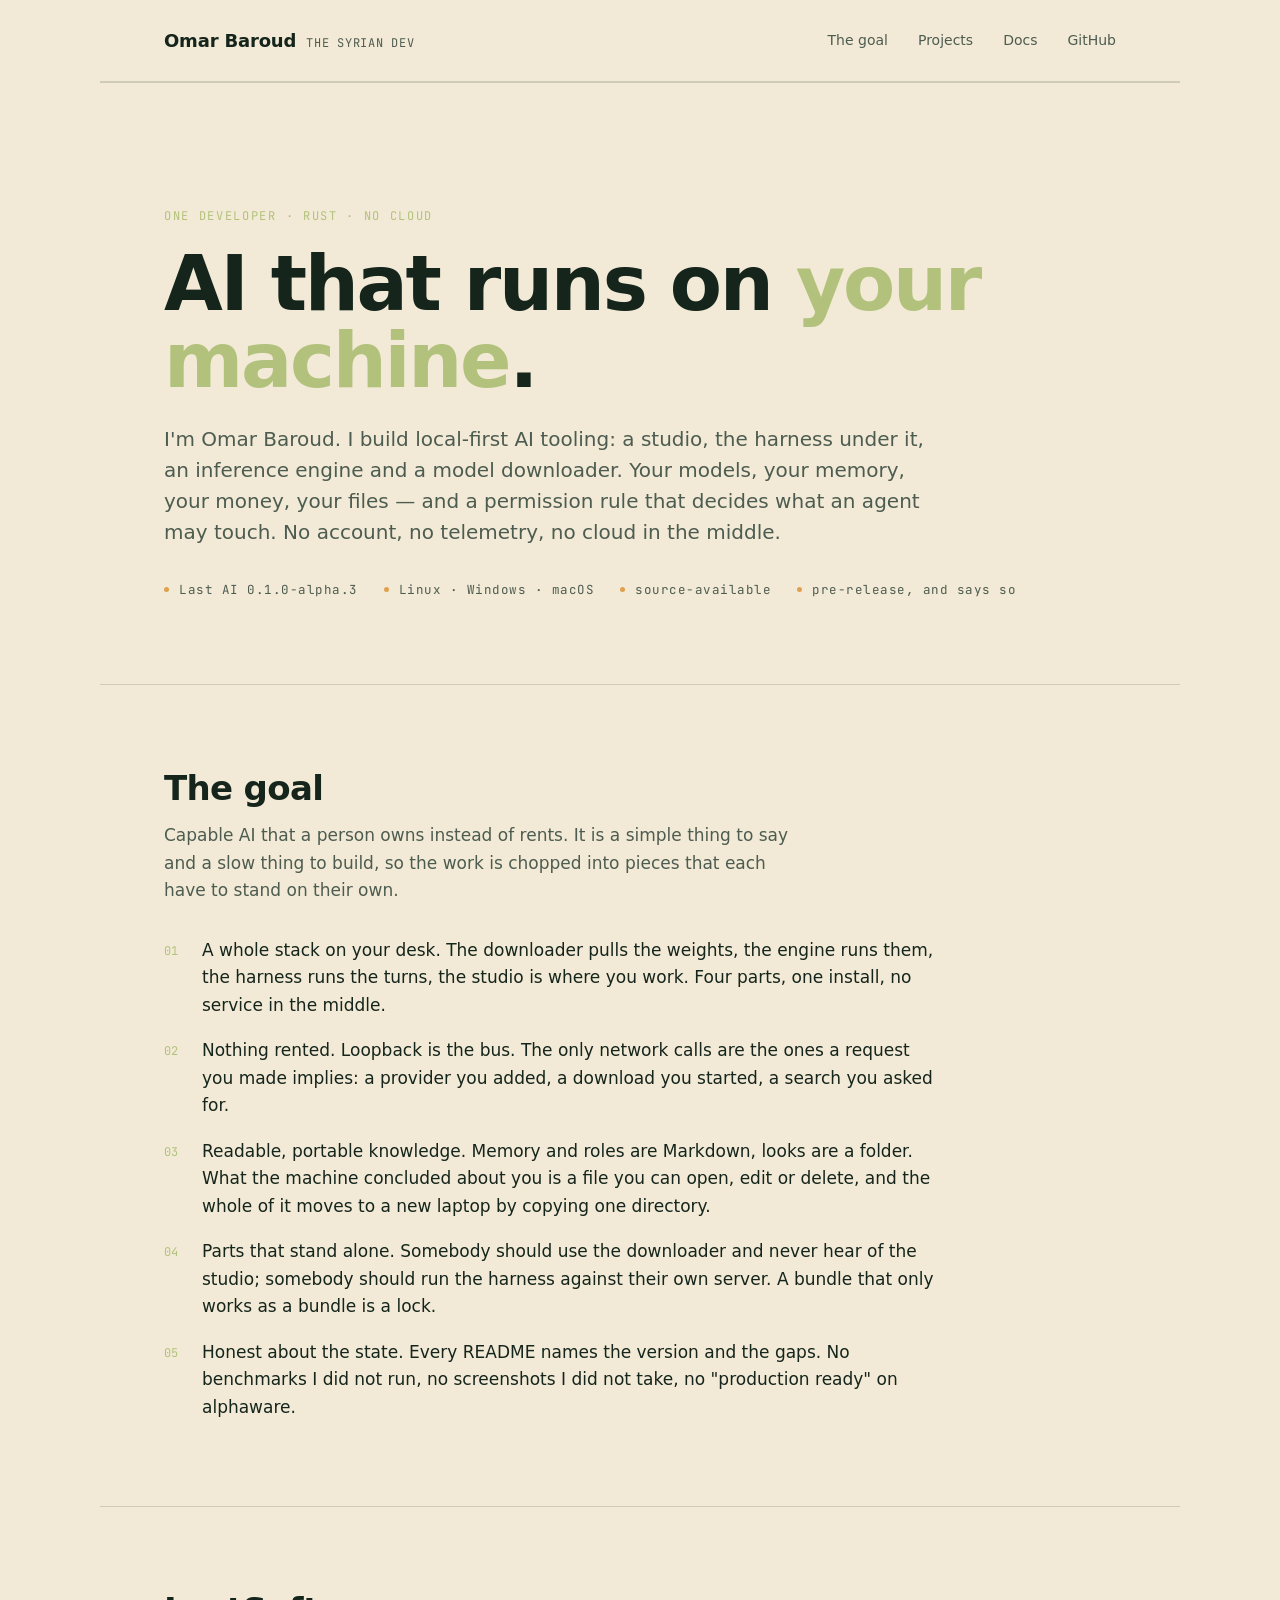
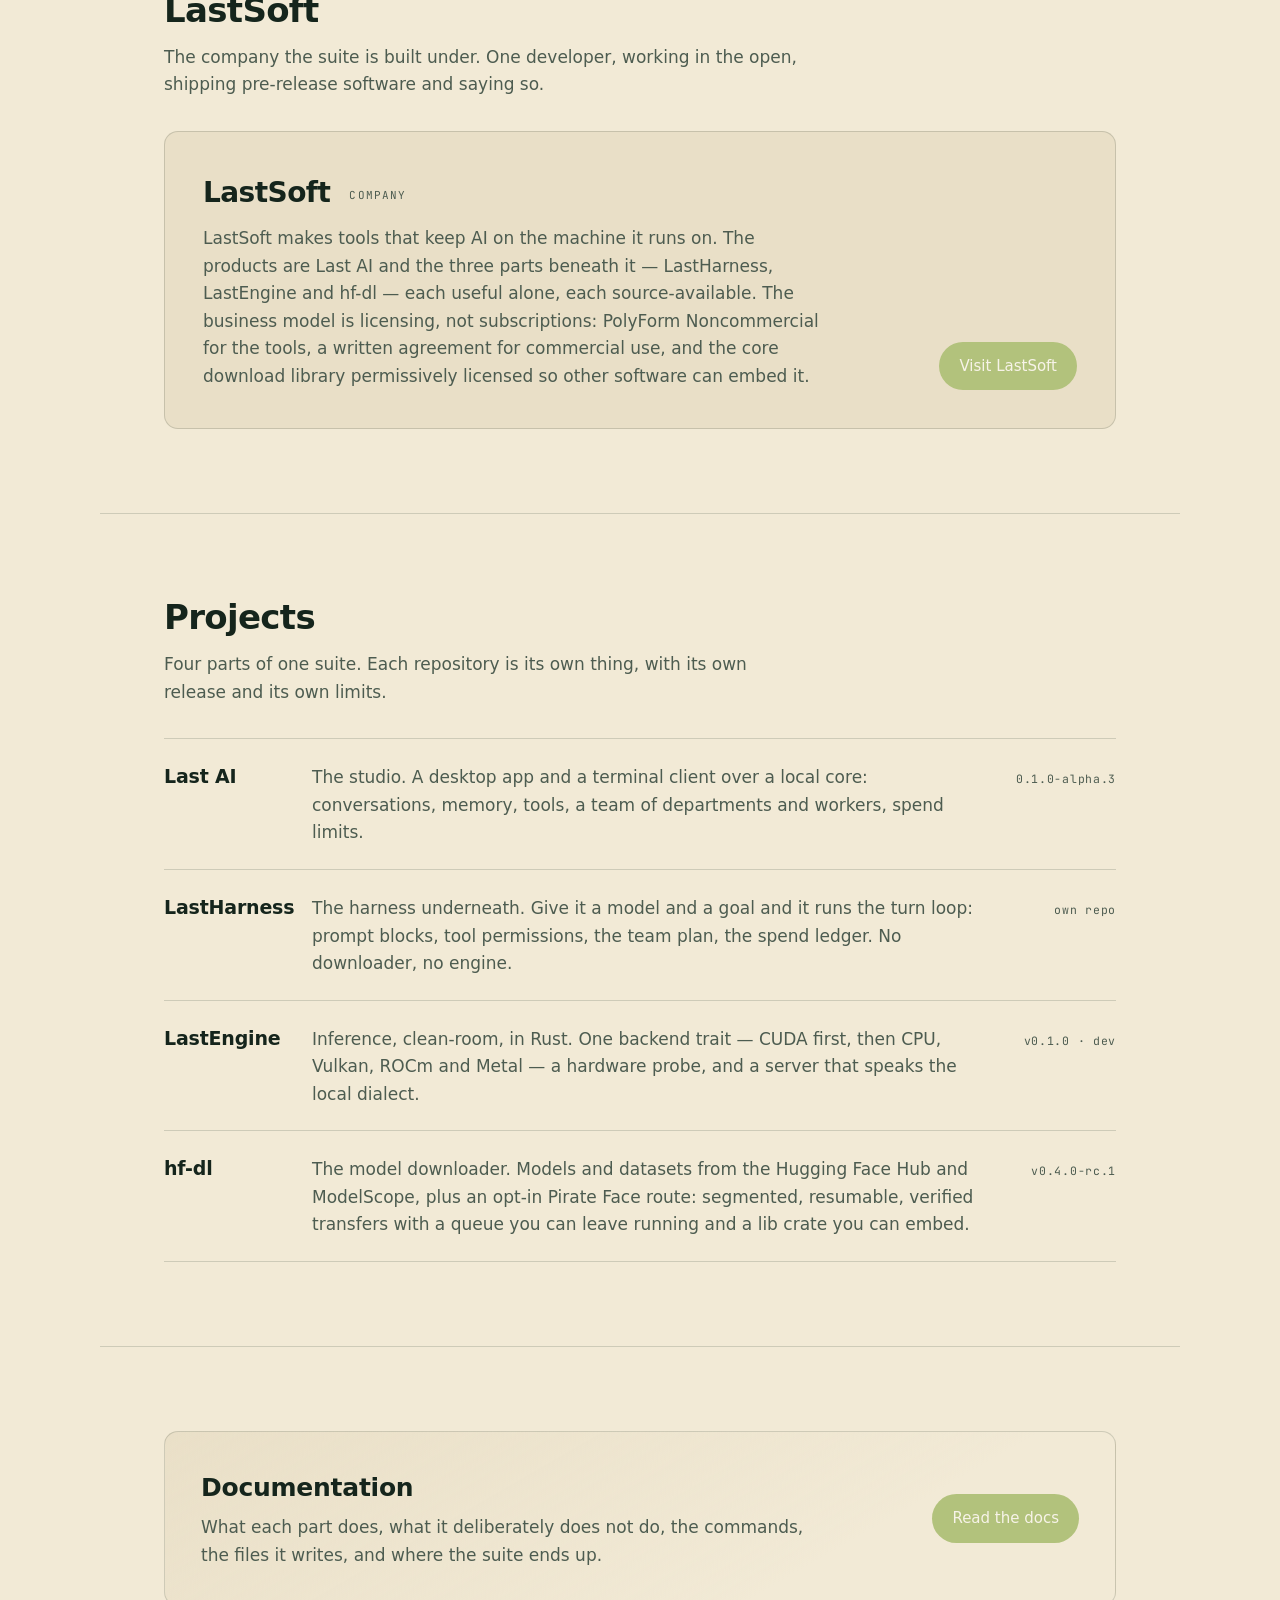
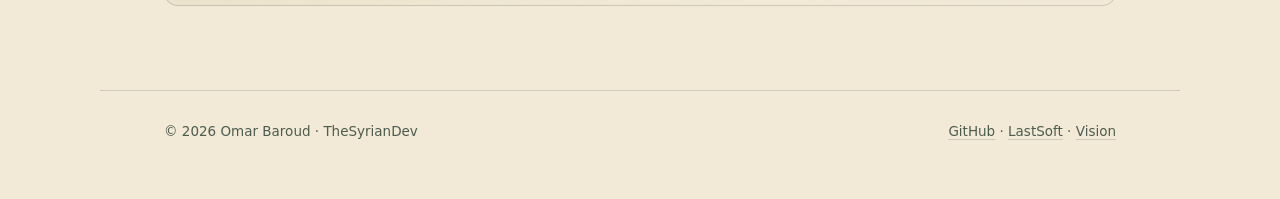
==== index.html @ b80abf3f "Describe hf-dl as the model downloader and LastHarness as its own repo. hf-dl now reaches ModelScope" ====
<!doctype html>
<html lang="en">
<head>
<meta charset="utf-8">
<meta name="viewport" content="width=device-width, initial-scale=1">
<title>Omar Baroud — local-first AI in Rust</title>
<meta name="description" content="Omar Baroud (TheSyrianDev) builds Last AI: a local-first AI studio written in Rust. LastSoft is the company behind it. The goal is AI a person owns — no account, no cloud, nothing rented.">
<meta name="theme-color" content="#0b120e">
<link rel="icon" href="assets/icon.svg">
<link rel="preconnect" href="https://cdn.fontshare.com" crossorigin>
<link rel="stylesheet" href="https://api.fontshare.com/v2/css?f[]=cabinet-grotesk@700,800&f[]=switzer@400,500&display=swap">
<link rel="stylesheet" href="https://fonts.googleapis.com/css2?family=JetBrains+Mono:wght@400;500&display=swap">
<link rel="stylesheet" href="style.css">
</head>
<body>

<a class="skip" href="#main">Skip to content</a>

<header class="top">
  <a class="who" href="./">Omar Baroud <span>THE SYRIAN DEV</span></a>
  <nav class="top-nav" aria-label="Sections">
    <a href="#goal">The goal</a>
    <a href="#work">Projects</a>
    <a href="/lastsoft/docs/">Docs</a>
    <a href="https://github.com/TheSyrianDev">GitHub</a>
  </nav>
</header>

<main id="main">

  <section class="hero wrap">
    <p class="eyebrow">One developer · Rust · no cloud</p>
    <h1>AI that runs on <em>your machine</em>.</h1>
    <p class="lede">
      I'm Omar Baroud. I build local-first AI tooling: a studio, the harness
      under it, an inference engine and a model downloader. Your models, your
      memory, your money, your files — and a permission rule that decides what
      an agent may touch. No account, no telemetry, no cloud in the middle.
    </p>
    <ul class="facts">
      <li>Last AI 0.1.0-alpha.3</li>
      <li>Linux · Windows · macOS</li>
      <li>source-available</li>
      <li>pre-release, and says so</li>
    </ul>
  </section>

  <section id="goal" class="wrap">
    <h2>The goal</h2>
    <p class="sub">
      Capable AI that a person owns instead of rents. It is a simple thing to
      say and a slow thing to build, so the work is chopped into pieces that
      each have to stand on their own.
    </p>
    <ul class="goal-list">
      <li>
        <b>01</b>
        <span><strong>A whole stack on your desk.</strong> The downloader pulls
        the weights, the engine runs them, the harness runs the turns, the
        studio is where you work. Four parts, one install, no service in the
        middle.</span>
      </li>
      <li>
        <b>02</b>
        <span><strong>Nothing rented.</strong> Loopback is the bus. The only
        network calls are the ones a request you made implies: a provider you
        added, a download you started, a search you asked for.</span>
      </li>
      <li>
        <b>03</b>
        <span><strong>Readable, portable knowledge.</strong> Memory and roles
        are Markdown, looks are a folder. What the machine concluded about you
        is a file you can open, edit or delete, and the whole of it moves to a
        new laptop by copying one directory.</span>
      </li>
      <li>
        <b>04</b>
        <span><strong>Parts that stand alone.</strong> Somebody should use the
        downloader and never hear of the studio; somebody should run the
        harness against their own server. A bundle that only works as a bundle
        is a lock.</span>
      </li>
      <li>
        <b>05</b>
        <span><strong>Honest about the state.</strong> Every README names the
        version and the gaps. No benchmarks I did not run, no screenshots I did
        not take, no "production ready" on alphaware.</span>
      </li>
    </ul>
  </section>

  <section id="company" class="wrap">
    <h2>LastSoft</h2>
    <p class="sub">
      The company the suite is built under. One developer, working in the open,
      shipping pre-release software and saying so.
    </p>
    <div class="company">
      <div>
        <h3>LastSoft <span class="tag">company</span></h3>
        <p>
          LastSoft makes tools that keep AI on the machine it runs on. The
          products are Last AI and the three parts beneath it — LastHarness,
          LastEngine and hf-dl — each useful alone, each source-available. The
          business model is licensing, not subscriptions: PolyForm
          Noncommercial for the tools, a written agreement for commercial use,
          and the core download library permissively licensed so other software
          can embed it.
        </p>
      </div>
      <a class="button" href="https://thesyriandev.github.io/lastsoft/">Visit LastSoft</a>
    </div>
  </section>

  <section id="work" class="wrap">
    <h2>Projects</h2>
    <p class="sub">
      Four parts of one suite. Each repository is its own thing, with its own
      release and its own limits.
    </p>
    <ul class="work">
      <li>
        <span class="name"><a href="https://github.com/TheSyrianDev/LastAI">Last AI</a></span>
        <p>The studio. A desktop app and a terminal client over a local core: conversations, memory, tools, a team of departments and workers, spend limits.</p>
        <span class="state">0.1.0-alpha.3</span>
      </li>
      <li>
        <span class="name"><a href="https://github.com/TheSyrianDev/LastHarness">LastHarness</a></span>
        <p>The harness underneath. Give it a model and a goal and it runs the turn loop: prompt blocks, tool permissions, the team plan, the spend ledger. No downloader, no engine.</p>
        <span class="state">own repo</span>
      </li>
      <li>
        <span class="name"><a href="https://github.com/TheSyrianDev/LastEngine">LastEngine</a></span>
        <p>Inference, clean-room, in Rust. One backend trait — CUDA first, then CPU, Vulkan, ROCm and Metal — a hardware probe, and a server that speaks the local dialect.</p>
        <span class="state">v0.1.0 · dev</span>
      </li>
      <li>
        <span class="name"><a href="https://github.com/TheSyrianDev/hf-dl">hf-dl</a></span>
        <p>The model downloader. Models and datasets from the Hugging Face Hub and ModelScope, plus an opt-in Pirate Face route: segmented, resumable, verified transfers with a queue you can leave running and a lib crate you can embed.</p>
        <span class="state">v0.4.0-rc.1</span>
      </li>
    </ul>
  </section>

  <section class="wrap">
    <div class="docs">
      <div>
        <h3>Documentation</h3>
        <p>
          What each part does, what it deliberately does not do, the commands,
          the files it writes, and where the suite ends up.
        </p>
      </div>
      <a class="button" href="/lastsoft/docs/">Read the docs</a>
    </div>
  </section>

</main>

<footer class="wrap">
  <span>© 2026 Omar Baroud · TheSyrianDev</span>
  <span>
    <a href="https://github.com/TheSyrianDev">GitHub</a> ·
    <a href="https://thesyriandev.github.io/lastsoft/">LastSoft</a> ·
    <a href="/lastsoft/docs/vision.html">Vision</a>
  </span>
</footer>

</body>
</html>
---- style.css ----
/* --------------------------------------------------------------- tokens */
:root {
  --ground: #0b120e;
  --ground-2: #121a15;
  --ink: #ece6d7;
  --muted: #a3b0a4;
  --accent: #b2c27c;
  --accent-2: #e0a050;
  --hair: rgba(236, 230, 215, 0.12);
  --on-accent: #0b120e;
  color-scheme: dark;

  --display: "Cabinet Grotesk", "Archivo", system-ui, sans-serif;
  --text: "Switzer", ui-sans-serif, system-ui, -apple-system, "Segoe UI", sans-serif;
  --mono: "JetBrains Mono", ui-monospace, SFMono-Regular, Menlo, monospace;

  --gutter: clamp(20px, 5vw, 64px);
  --measure: 60ch;
}

@media (prefers-color-scheme: light) {
  :root {
    --ground: #f2ead6;
    --ground-2: #e9dfc7;
    --ink: #15251c;
    --muted: #4d5c50;
    --hair: rgba(21, 37, 28, 0.16);
    --on-accent: #f7f3e8;
    color-scheme: light;
  }
}

* { box-sizing: border-box; }

html {
  -webkit-text-size-adjust: 100%;
  scroll-behavior: smooth;
  background: var(--ground);
}

body {
  margin: 0;
  background: var(--ground);
  color: var(--ink);
  font-family: var(--text);
  font-size: 17px;
  line-height: 1.62;
  -webkit-font-smoothing: antialiased;
  text-rendering: optimizeLegibility;
}

::selection { background: var(--accent); color: var(--on-accent); }

:focus-visible {
  outline: 2px solid var(--accent);
  outline-offset: 3px;
  border-radius: 2px;
}

a {
  color: inherit;
  text-decoration-color: var(--hair);
  text-underline-offset: 3px;
}
a:hover { text-decoration-color: var(--accent); }

code {
  font-family: var(--mono);
  font-size: 0.86em;
  color: var(--ink);
}

.skip {
  position: absolute;
  left: -9999px;
}
.skip:focus {
  left: 12px;
  top: 12px;
  padding: 10px 16px;
  background: var(--ink);
  color: var(--ground);
  z-index: 20;
}

/* --------------------------------------------------------------- layout */
.wrap {
  max-width: 1080px;
  margin: 0 auto;
  padding-inline: var(--gutter);
}

header.top {
  display: flex;
  align-items: center;
  justify-content: space-between;
  gap: 20px;
  flex-wrap: wrap;
  padding-block: 26px;
  max-width: 1080px;
  margin: 0 auto;
  padding-inline: var(--gutter);
  border-bottom: 1px solid var(--hair);
}

.who {
  display: flex;
  align-items: baseline;
  gap: 10px;
  font-family: var(--display);
  font-weight: 800;
  font-size: 18px;
  letter-spacing: -0.01em;
  text-decoration: none;
}

.who span {
  font-family: var(--mono);
  font-size: 12px;
  font-weight: 400;
  letter-spacing: 0.06em;
  color: var(--muted);
}

nav.top-nav {
  display: flex;
  gap: clamp(14px, 2.4vw, 30px);
  font-size: 14px;
}

nav.top-nav a {
  color: var(--muted);
  text-decoration: none;
}
nav.top-nav a:hover { color: var(--ink); }

/* ---------------------------------------------------------------- hero */
.hero {
  padding-block: clamp(56px, 11vw, 124px) clamp(40px, 7vw, 84px);
}

.eyebrow {
  margin: 0 0 18px;
  font-family: var(--mono);
  font-size: 12px;
  letter-spacing: 0.14em;
  text-transform: uppercase;
  color: var(--accent);
}

h1 {
  margin: 0 0 24px;
  font-family: var(--display);
  font-weight: 800;
  font-size: clamp(38px, 7.2vw, 76px);
  line-height: 1.02;
  letter-spacing: -0.03em;
  max-width: 22ch;
}

h1 em {
  font-style: normal;
  color: var(--accent);
}

.lede {
  margin: 0 0 32px;
  max-width: var(--measure);
  font-size: clamp(17px, 2.2vw, 20px);
  line-height: 1.55;
  color: var(--muted);
}

.facts {
  display: flex;
  gap: 10px 26px;
  flex-wrap: wrap;
  margin: 0;
  padding: 0;
  list-style: none;
  font-family: var(--mono);
  font-size: 12.5px;
  letter-spacing: 0.04em;
  color: var(--muted);
}

.facts li::before {
  content: "";
  display: inline-block;
  width: 5px;
  height: 5px;
  margin-right: 10px;
  vertical-align: 2px;
  border-radius: 50%;
  background: var(--accent-2);
}

/* --------------------------------------------------------------- blocks */
section {
  padding-block: clamp(44px, 7vw, 84px);
  border-top: 1px solid var(--hair);
}

h2 {
  margin: 0 0 14px;
  font-family: var(--display);
  font-weight: 700;
  font-size: clamp(24px, 3.6vw, 34px);
  letter-spacing: -0.02em;
  line-height: 1.15;
}

.sub {
  margin: 0 0 32px;
  max-width: var(--measure);
  color: var(--muted);
}

.goal-list {
  margin: 0;
  padding: 0;
  list-style: none;
  display: grid;
  gap: 18px;
  max-width: 72ch;
}

.goal-list li {
  display: grid;
  grid-template-columns: 26px 1fr;
  gap: 12px;
  align-items: start;
}

.goal-list b {
  font-family: var(--mono);
  font-size: 12px;
  font-weight: 400;
  color: var(--accent);
  padding-top: 5px;
}

.goal-list strong { font-weight: 500; }

/* ----------------------------------------------------------- lastsoft card */
.company {
  display: grid;
  grid-template-columns: minmax(0, 1fr) auto;
  gap: 24px;
  align-items: end;
  margin-top: 8px;
  padding: clamp(22px, 4vw, 38px);
  border: 1px solid var(--hair);
  border-radius: 14px;
  background: var(--ground-2);
}

.company h3 {
  margin: 0 0 10px;
  font-family: var(--display);
  font-weight: 800;
  font-size: clamp(21px, 3vw, 28px);
  letter-spacing: -0.02em;
}

.company h3 .tag {
  display: inline-block;
  margin-left: 10px;
  vertical-align: 3px;
  font-family: var(--mono);
  font-size: 11px;
  font-weight: 400;
  letter-spacing: 0.1em;
  text-transform: uppercase;
  color: var(--muted);
}

.company p {
  margin: 0;
  max-width: 58ch;
  color: var(--muted);
}

.button {
  display: inline-block;
  padding: 12px 20px;
  border-radius: 999px;
  background: var(--accent);
  color: var(--on-accent);
  font-size: 15px;
  font-weight: 500;
  text-decoration: none;
  white-space: nowrap;
}

.button:hover { background: var(--ink); color: var(--ground); }

/* --------------------------------------------------------------- projects */
.work {
  margin: 0;
  padding: 0;
  list-style: none;
  border-top: 1px solid var(--hair);
}

.work li {
  display: grid;
  grid-template-columns: 128px minmax(0, 1fr) auto;
  gap: 20px;
  align-items: baseline;
  padding-block: 22px;
  border-bottom: 1px solid var(--hair);
}

.work .name {
  font-family: var(--display);
  font-weight: 700;
  font-size: 19px;
  letter-spacing: -0.01em;
}

.work .name a { text-decoration: none; }
.work .name a:hover { text-decoration: underline; text-decoration-color: var(--accent); }

.work p { margin: 0; color: var(--muted); max-width: 62ch; }

.work .state {
  font-family: var(--mono);
  font-size: 11.5px;
  letter-spacing: 0.06em;
  color: var(--muted);
  white-space: nowrap;
}

/* ------------------------------------------------------------------ docs */
.docs {
  display: flex;
  align-items: center;
  justify-content: space-between;
  gap: 24px;
  flex-wrap: wrap;
  padding: clamp(24px, 4vw, 36px);
  border: 1px solid var(--hair);
  border-radius: 14px;
  background: linear-gradient(150deg, var(--ground-2), transparent 70%);
}

.docs p { margin: 6px 0 0; color: var(--muted); max-width: 56ch; }
.docs h3 {
  margin: 0;
  font-family: var(--display);
  font-weight: 700;
  font-size: clamp(20px, 2.6vw, 25px);
  letter-spacing: -0.01em;
}

/* ---------------------------------------------------------------- footer */
footer {
  display: flex;
  justify-content: space-between;
  gap: 18px;
  flex-wrap: wrap;
  padding-block: 30px 56px;
  border-top: 1px solid var(--hair);
  color: var(--muted);
  font-size: 13.5px;
}

footer a { color: var(--muted); }
footer a:hover { color: var(--ink); }

@media (max-width: 720px) {
  .company { grid-template-columns: minmax(0, 1fr); }
  .work li { grid-template-columns: minmax(0, 1fr); gap: 4px; }
  .work .state { order: 2; }
}
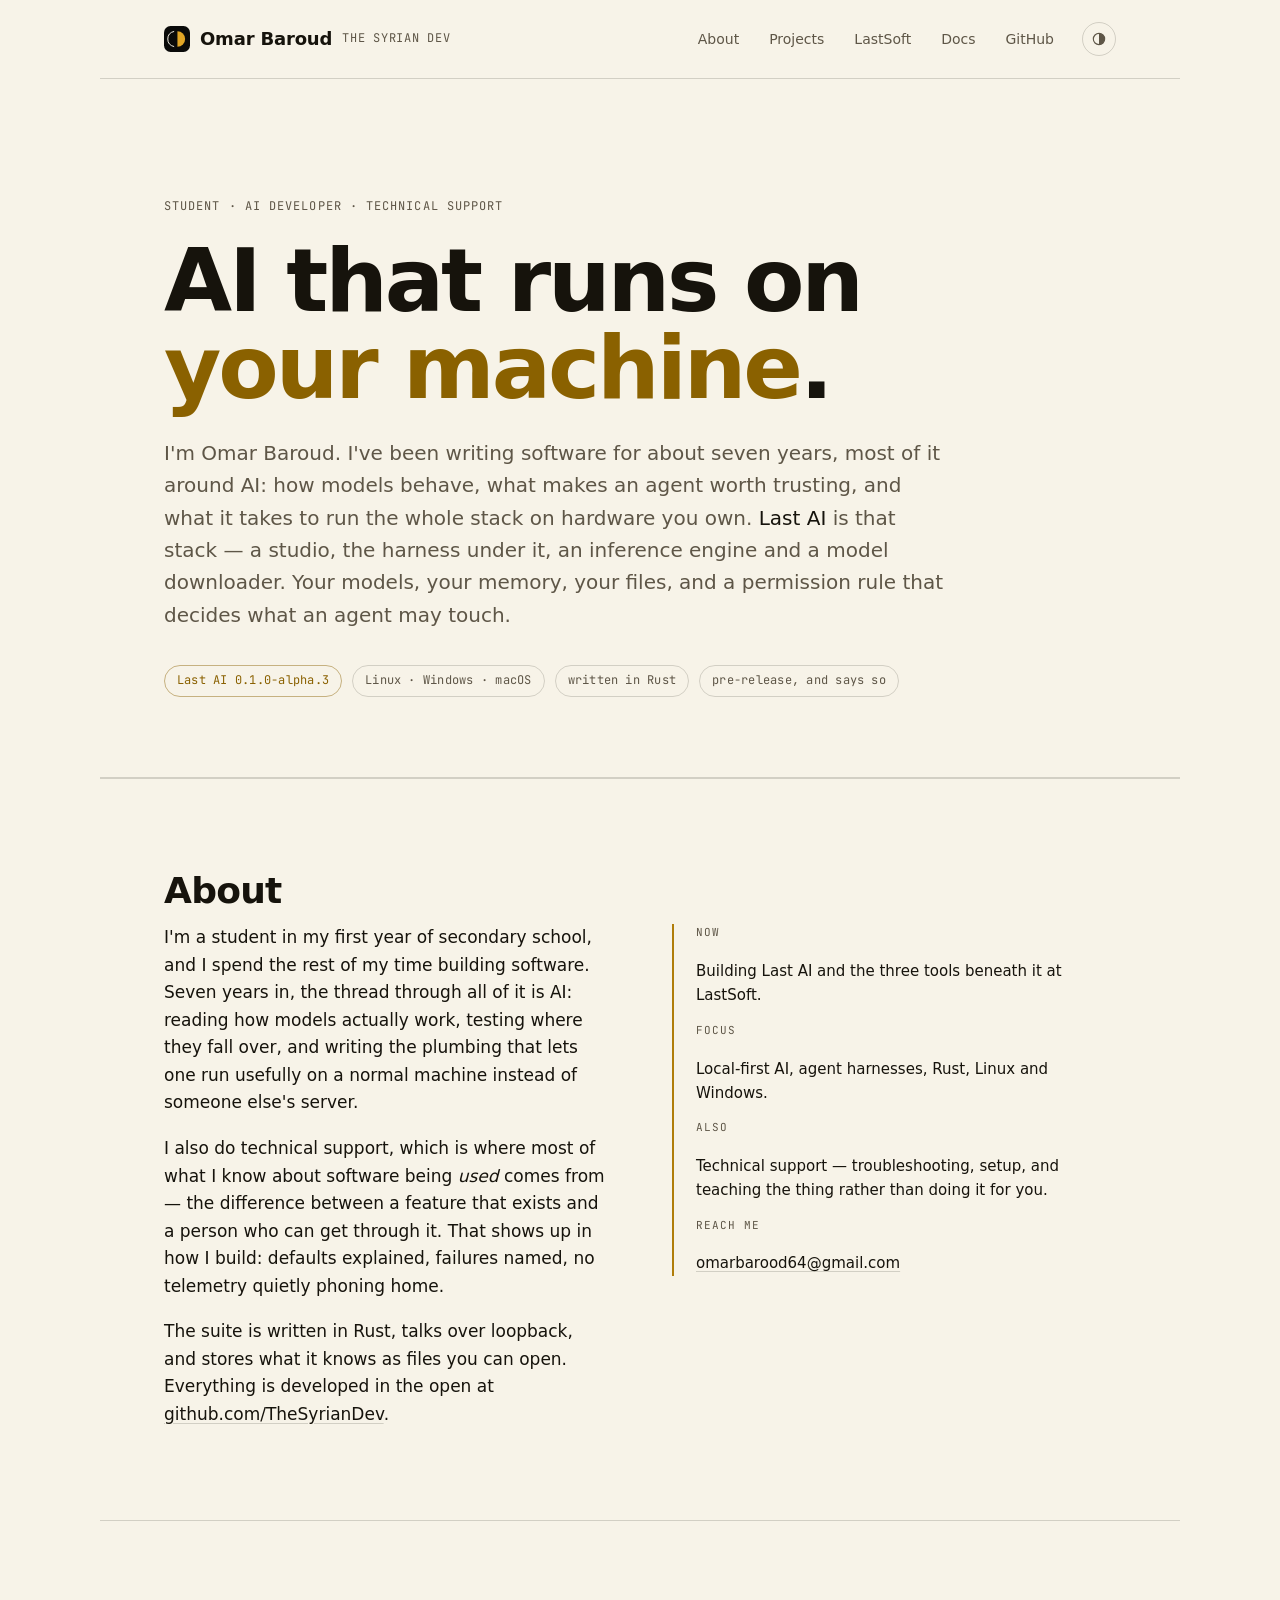
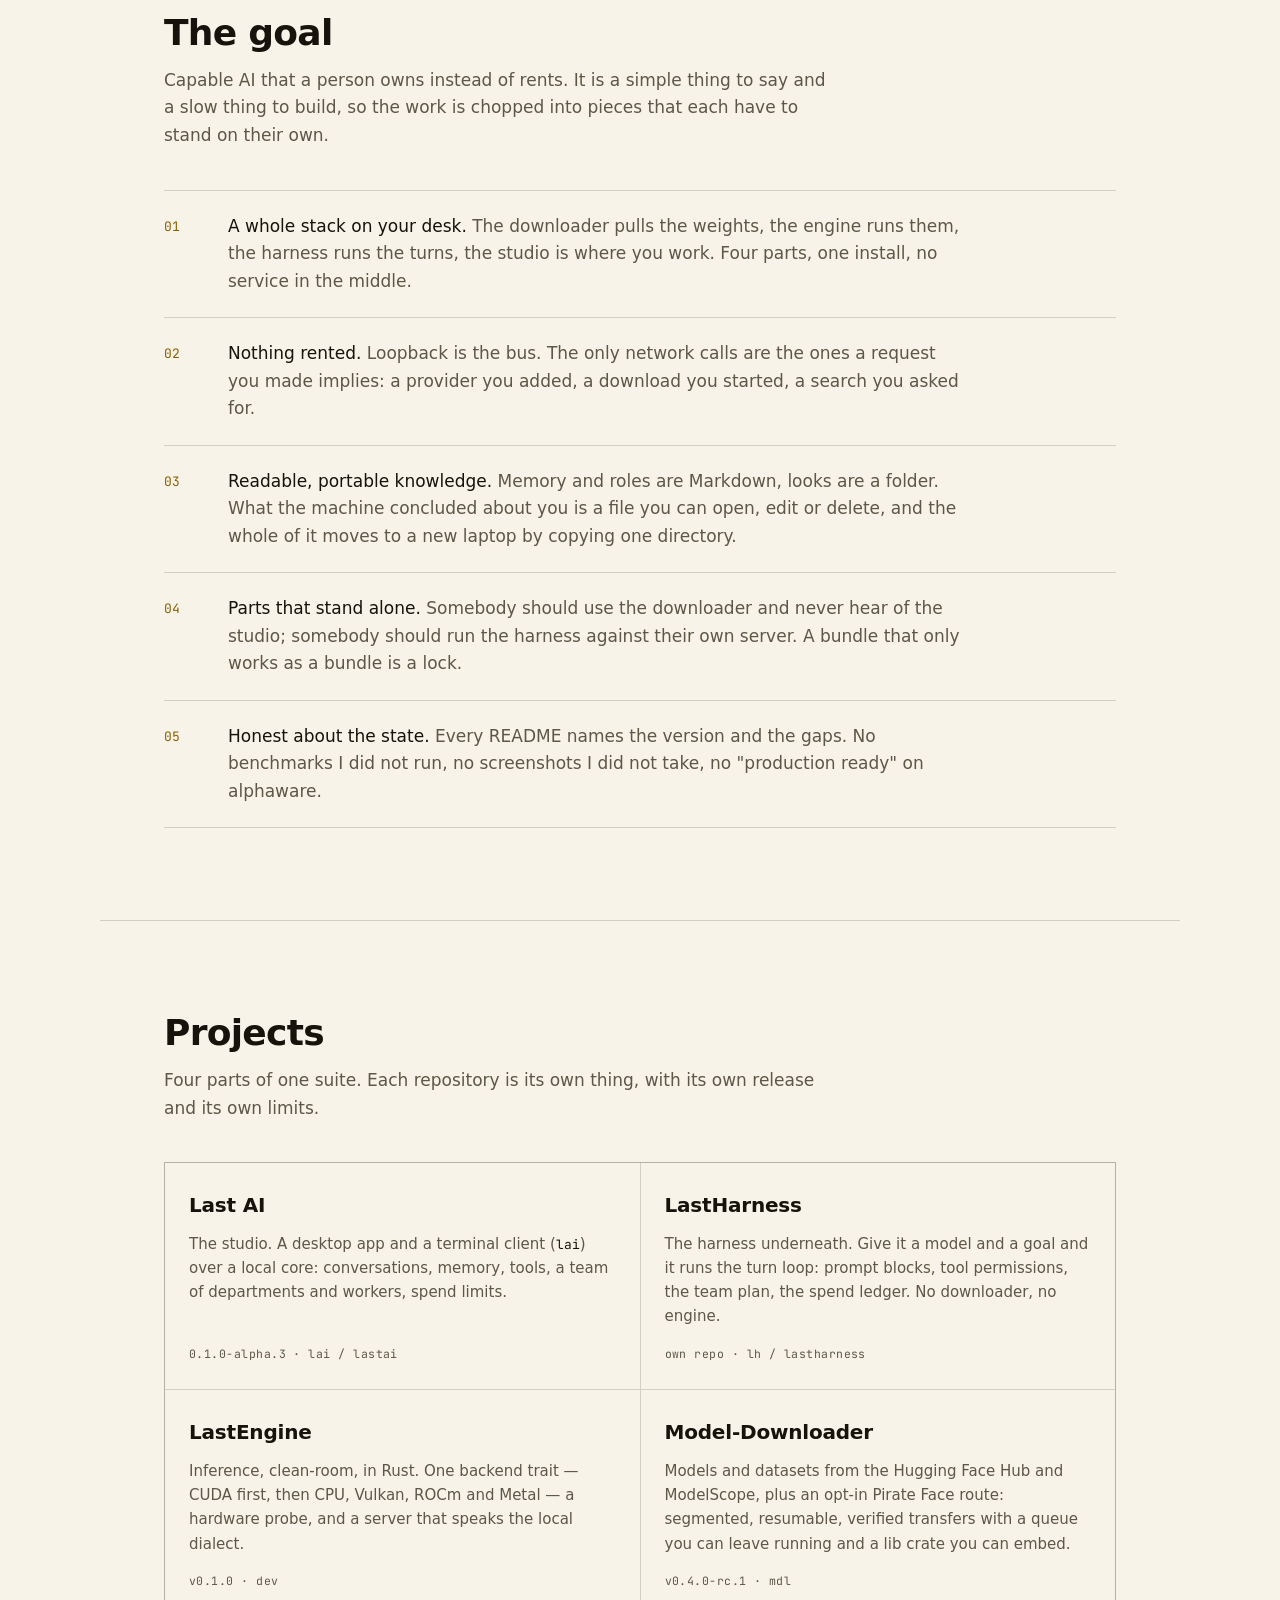
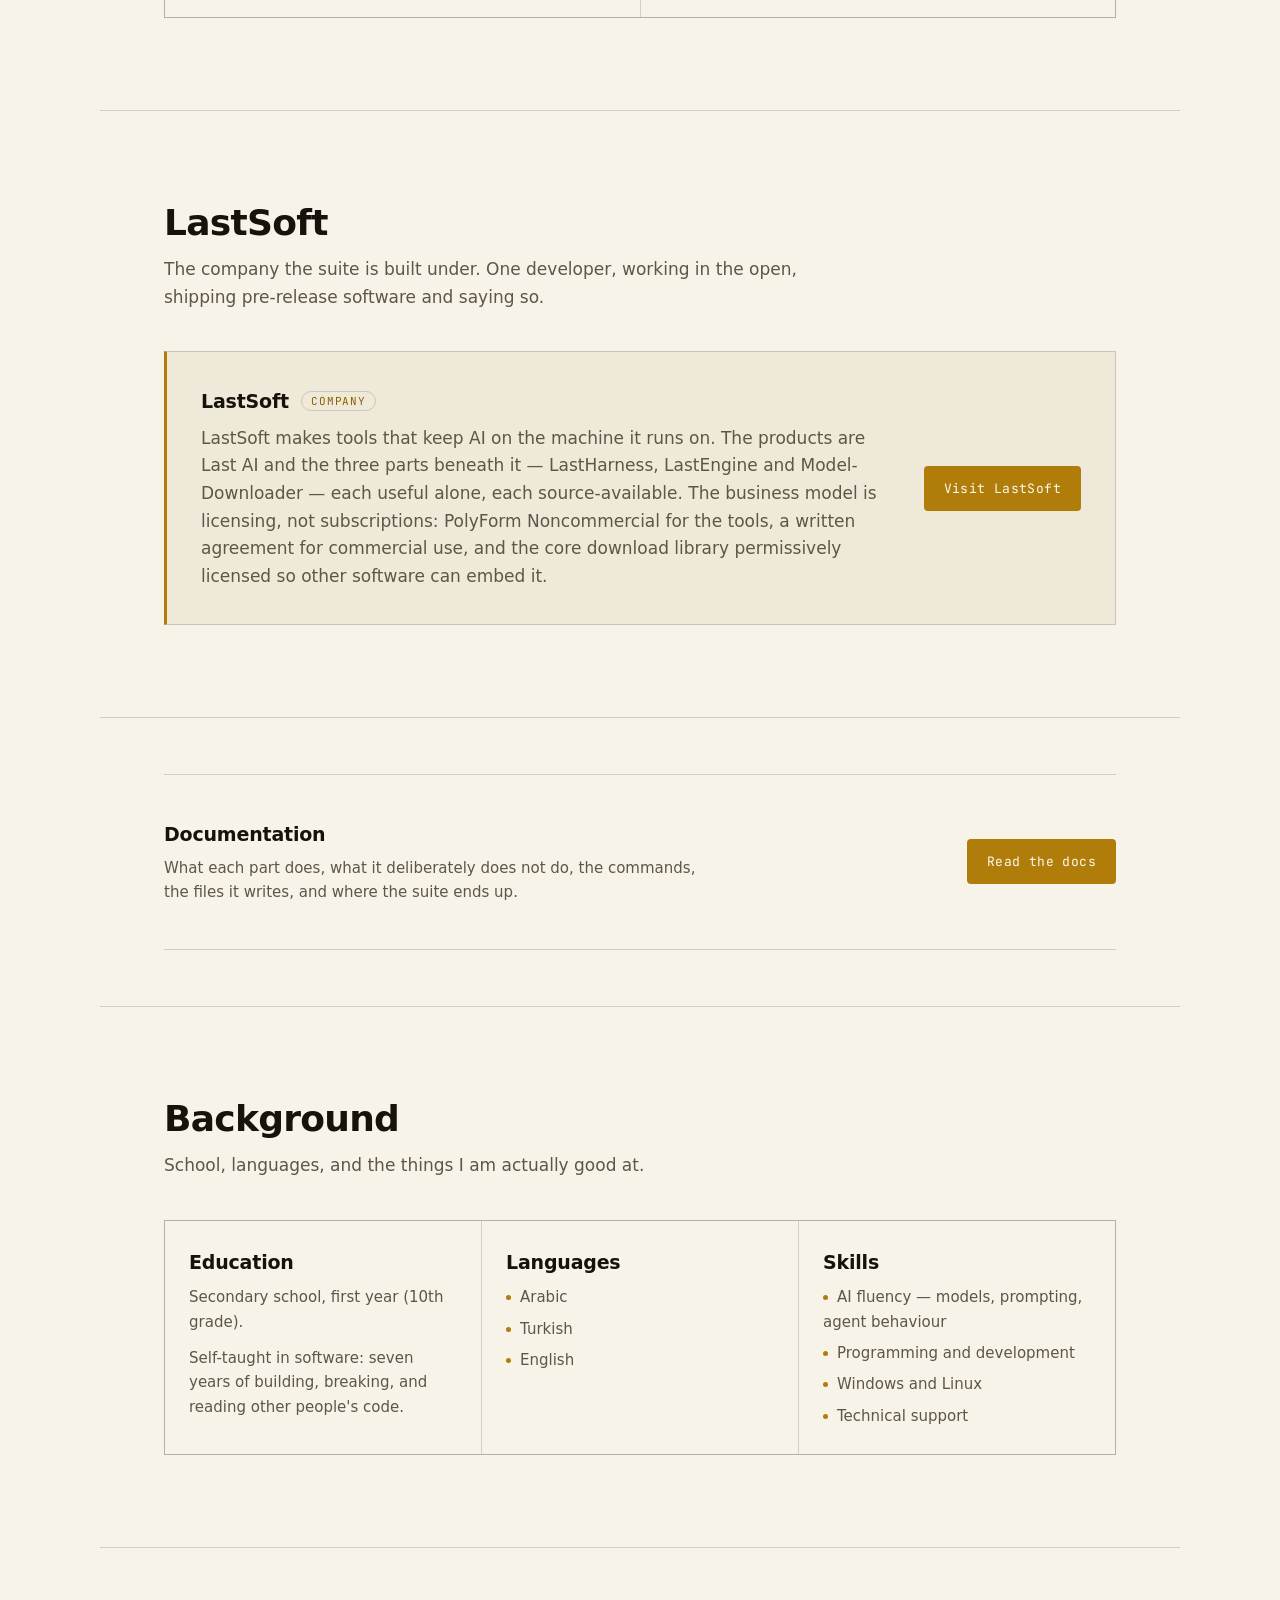
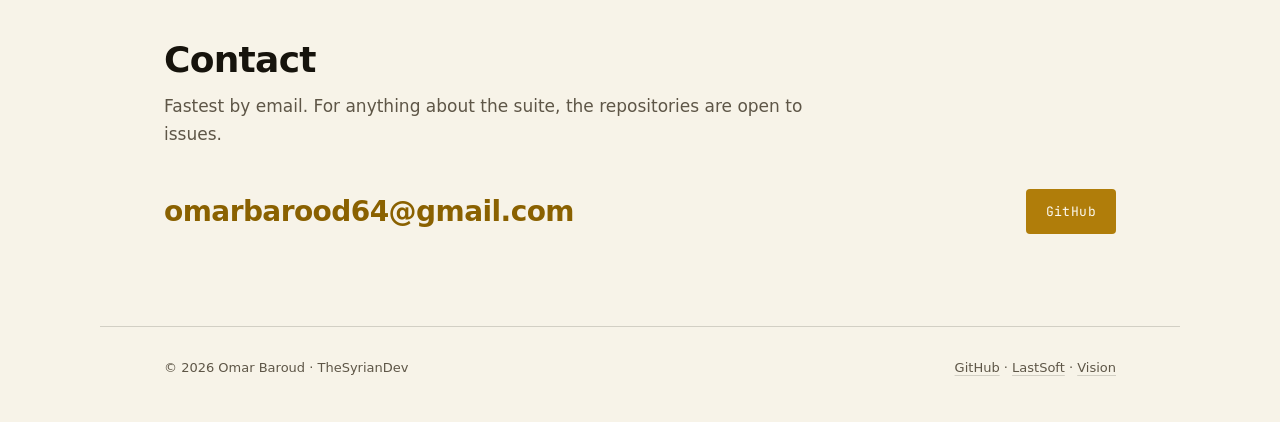
==== commit 369e6bdb: "Repaint the site from the profile mark and add the resume content. Gold on near-black with a warm pa" ====
--- a/index.html
+++ b/index.html
@@ -4,9 +4,22 @@
 <meta charset="utf-8">
 <meta name="viewport" content="width=device-width, initial-scale=1">
 <title>Omar Baroud — local-first AI in Rust</title>
-<meta name="description" content="Omar Baroud (TheSyrianDev) builds Last AI: a local-first AI studio written in Rust. LastSoft is the company behind it. The goal is AI a person owns — no account, no cloud, nothing rented.">
-<meta name="theme-color" content="#0b120e">
+<meta name="description" content="Omar Baroud (TheSyrianDev): student, AI developer and technical support. Builds Last AI, a local-first AI studio written in Rust, at LastSoft.">
+<meta name="theme-color" content="#0a0a09">
 <link rel="icon" href="assets/icon.svg">
+<script>
+  /* apply a saved theme before first paint so the page never flashes */
+  try {
+    var t = localStorage.getItem('theme');
+    if (t === 'light' || t === 'dark' || t === 'auto') {
+      document.documentElement.setAttribute('data-theme', t);
+      if (t !== 'auto') {
+        document.querySelector('meta[name="theme-color"]')
+          .setAttribute('content', t === 'light' ? '#f7f3e8' : '#0a0a09');
+      }
+    }
+  } catch (e) {}
+</script>
 <link rel="preconnect" href="https://cdn.fontshare.com" crossorigin>
 <link rel="stylesheet" href="https://api.fontshare.com/v2/css?f[]=cabinet-grotesk@700,800&f[]=switzer@400,500&display=swap">
 <link rel="stylesheet" href="https://fonts.googleapis.com/css2?family=JetBrains+Mono:wght@400;500&display=swap">
@@ -17,32 +30,97 @@
 <a class="skip" href="#main">Skip to content</a>
 
 <header class="top">
-  <a class="who" href="./">Omar Baroud <span>THE SYRIAN DEV</span></a>
-  <nav class="top-nav" aria-label="Sections">
-    <a href="#goal">The goal</a>
-    <a href="#work">Projects</a>
-    <a href="/lastsoft/docs/">Docs</a>
-    <a href="https://github.com/TheSyrianDev">GitHub</a>
-  </nav>
+  <a class="who" href="./">
+    <svg class="mark" viewBox="0 0 64 64" aria-hidden="true" focusable="false">
+      <rect width="64" height="64" rx="16" fill="#0a0a09"/>
+      <path d="M33 13a19 19 0 0 1 0 38z" fill="#e0a526"/>
+      <path d="M24 13.5a19 19 0 0 0 0 37" fill="none" stroke="#f5f1e6" stroke-width="2.4" stroke-linecap="round"/>
+    </svg>
+    Omar Baroud <span>THE SYRIAN DEV</span>
+  </a>
+
+  <div class="top-right">
+    <nav class="top-nav" aria-label="Sections">
+      <a href="#about">About</a>
+      <a href="#work">Projects</a>
+      <a href="#company">LastSoft</a>
+      <a href="/LastSoft/docs/">Docs</a>
+      <a href="https://github.com/TheSyrianDev">GitHub</a>
+    </nav>
+
+    <button class="theme" id="theme-toggle" type="button" aria-label="Theme: auto" title="Theme: auto">
+      <svg class="i-auto" viewBox="0 0 24 24" aria-hidden="true" fill="none" stroke="currentColor" stroke-width="1.7">
+        <circle cx="12" cy="12" r="8.5"/><path d="M12 3.5a8.5 8.5 0 0 1 0 17z" fill="currentColor" stroke="none"/>
+      </svg>
+      <svg class="i-light" viewBox="0 0 24 24" aria-hidden="true" fill="none" stroke="currentColor" stroke-width="1.7" stroke-linecap="round">
+        <circle cx="12" cy="12" r="4.2"/><path d="M12 2.6v2.2M12 19.2v2.2M4.4 12H2.2M21.8 12h-2.2M6.4 6.4 4.8 4.8M19.2 19.2l-1.6-1.6M17.6 6.4l1.6-1.6M4.8 19.2l1.6-1.6"/>
+      </svg>
+      <svg class="i-dark" viewBox="0 0 24 24" aria-hidden="true" fill="none" stroke="currentColor" stroke-width="1.7" stroke-linejoin="round">
+        <path d="M20 14.6A8.6 8.6 0 0 1 9.4 4a8.6 8.6 0 1 0 10.6 10.6z"/>
+      </svg>
+    </button>
+  </div>
 </header>
 
 <main id="main">
 
   <section class="hero wrap">
-    <p class="eyebrow">One developer · Rust · no cloud</p>
+    <p class="eyebrow">Student · AI developer · Technical support</p>
     <h1>AI that runs on <em>your machine</em>.</h1>
     <p class="lede">
-      I'm Omar Baroud. I build local-first AI tooling: a studio, the harness
-      under it, an inference engine and a model downloader. Your models, your
-      memory, your money, your files — and a permission rule that decides what
-      an agent may touch. No account, no telemetry, no cloud in the middle.
+      I'm Omar Baroud. I've been writing software for about seven years, most of
+      it around AI: how models behave, what makes an agent worth trusting, and
+      what it takes to run the whole stack on hardware you own. <strong>Last
+      AI</strong> is that stack — a studio, the harness under it, an inference
+      engine and a model downloader. Your models, your memory, your files, and a
+      permission rule that decides what an agent may touch.
     </p>
     <ul class="facts">
       <li>Last AI 0.1.0-alpha.3</li>
       <li>Linux · Windows · macOS</li>
-      <li>source-available</li>
+      <li>written in Rust</li>
       <li>pre-release, and says so</li>
     </ul>
+  </section>
+
+  <section id="about" class="wrap">
+    <h2>About</h2>
+    <div class="about">
+      <div>
+        <p>
+          I'm a student in my first year of secondary school, and I spend the
+          rest of my time building software. Seven years in, the thread through
+          all of it is AI: reading how models actually work, testing where they
+          fall over, and writing the plumbing that lets one run usefully on a
+          normal machine instead of someone else's server.
+        </p>
+        <p>
+          I also do technical support, which is where most of what I know about
+          software being <em>used</em> comes from — the difference between a
+          feature that exists and a person who can get through it. That shows up
+          in how I build: defaults explained, failures named, no telemetry
+          quietly phoning home.
+        </p>
+        <p>
+          The suite is written in Rust, talks over loopback, and stores what it
+          knows as files you can open. Everything is developed in the open at
+          <a href="https://github.com/TheSyrianDev">github.com/TheSyrianDev</a>.
+        </p>
+      </div>
+      <aside class="aside">
+        <dl>
+          <dt>Now</dt>
+          <dd>Building Last AI and the three tools beneath it at LastSoft.</dd>
+          <dt>Focus</dt>
+          <dd>Local-first AI, agent harnesses, Rust, Linux and Windows.</dd>
+          <dt>Also</dt>
+          <dd>Technical support — troubleshooting, setup, and teaching the thing
+          rather than doing it for you.</dd>
+          <dt>Reach me</dt>
+          <dd><a href="mailto:omarbarood64@gmail.com">omarbarood64@gmail.com</a></dd>
+        </dl>
+      </aside>
+    </div>
   </section>
 
   <section id="goal" class="wrap">
@@ -89,29 +167,6 @@
     </ul>
   </section>
 
-  <section id="company" class="wrap">
-    <h2>LastSoft</h2>
-    <p class="sub">
-      The company the suite is built under. One developer, working in the open,
-      shipping pre-release software and saying so.
-    </p>
-    <div class="company">
-      <div>
-        <h3>LastSoft <span class="tag">company</span></h3>
-        <p>
-          LastSoft makes tools that keep AI on the machine it runs on. The
-          products are Last AI and the three parts beneath it — LastHarness,
-          LastEngine and hf-dl — each useful alone, each source-available. The
-          business model is licensing, not subscriptions: PolyForm
-          Noncommercial for the tools, a written agreement for commercial use,
-          and the core download library permissively licensed so other software
-          can embed it.
-        </p>
-      </div>
-      <a class="button" href="https://thesyriandev.github.io/lastsoft/">Visit LastSoft</a>
-    </div>
-  </section>
-
   <section id="work" class="wrap">
     <h2>Projects</h2>
     <p class="sub">
@@ -121,13 +176,13 @@
     <ul class="work">
       <li>
         <span class="name"><a href="https://github.com/TheSyrianDev/LastAI">Last AI</a></span>
-        <p>The studio. A desktop app and a terminal client over a local core: conversations, memory, tools, a team of departments and workers, spend limits.</p>
-        <span class="state">0.1.0-alpha.3</span>
+        <p>The studio. A desktop app and a terminal client (<code>lai</code>) over a local core: conversations, memory, tools, a team of departments and workers, spend limits.</p>
+        <span class="state">0.1.0-alpha.3 · lai / lastai</span>
       </li>
       <li>
         <span class="name"><a href="https://github.com/TheSyrianDev/LastHarness">LastHarness</a></span>
         <p>The harness underneath. Give it a model and a goal and it runs the turn loop: prompt blocks, tool permissions, the team plan, the spend ledger. No downloader, no engine.</p>
-        <span class="state">own repo</span>
+        <span class="state">own repo · lh / lastharness</span>
       </li>
       <li>
         <span class="name"><a href="https://github.com/TheSyrianDev/LastEngine">LastEngine</a></span>
@@ -135,14 +190,37 @@
         <span class="state">v0.1.0 · dev</span>
       </li>
       <li>
-        <span class="name"><a href="https://github.com/TheSyrianDev/hf-dl">hf-dl</a></span>
-        <p>The model downloader. Models and datasets from the Hugging Face Hub and ModelScope, plus an opt-in Pirate Face route: segmented, resumable, verified transfers with a queue you can leave running and a lib crate you can embed.</p>
-        <span class="state">v0.4.0-rc.1</span>
+        <span class="name"><a href="https://github.com/TheSyrianDev/Model-Downloader">Model-Downloader</a></span>
+        <p>Models and datasets from the Hugging Face Hub and ModelScope, plus an opt-in Pirate Face route: segmented, resumable, verified transfers with a queue you can leave running and a lib crate you can embed.</p>
+        <span class="state">v0.4.0-rc.1 · mdl</span>
       </li>
     </ul>
   </section>
 
-  <section class="wrap">
+  <section id="company" class="wrap">
+    <h2>LastSoft</h2>
+    <p class="sub">
+      The company the suite is built under. One developer, working in the open,
+      shipping pre-release software and saying so.
+    </p>
+    <div class="company">
+      <div>
+        <h3>LastSoft <span class="tag">company</span></h3>
+        <p>
+          LastSoft makes tools that keep AI on the machine it runs on. The
+          products are Last AI and the three parts beneath it — LastHarness,
+          LastEngine and Model-Downloader — each useful alone, each
+          source-available. The business model is licensing, not subscriptions:
+          PolyForm Noncommercial for the tools, a written agreement for
+          commercial use, and the core download library permissively licensed so
+          other software can embed it.
+        </p>
+      </div>
+      <a class="button" href="/LastSoft/">Visit LastSoft</a>
+    </div>
+  </section>
+
+  <section class="docs-section wrap">
     <div class="docs">
       <div>
         <h3>Documentation</h3>
@@ -151,7 +229,50 @@
           the files it writes, and where the suite ends up.
         </p>
       </div>
-      <a class="button" href="/lastsoft/docs/">Read the docs</a>
+      <a class="button" href="/LastSoft/docs/">Read the docs</a>
+    </div>
+  </section>
+
+  <section id="background" class="wrap">
+    <h2>Background</h2>
+    <p class="sub">School, languages, and the things I am actually good at.</p>
+    <div class="grid-3">
+      <div>
+        <h3>Education</h3>
+        <p>Secondary school, first year (10th grade).</p>
+        <p>Self-taught in software: seven years of building, breaking, and
+        reading other people's code.</p>
+      </div>
+      <div>
+        <h3>Languages</h3>
+        <ul>
+          <li>Arabic</li>
+          <li>Turkish</li>
+          <li>English</li>
+        </ul>
+      </div>
+      <div>
+        <h3>Skills</h3>
+        <ul>
+          <li>AI fluency — models, prompting, agent behaviour</li>
+          <li>Programming and development</li>
+          <li>Windows and Linux</li>
+          <li>Technical support</li>
+        </ul>
+      </div>
+    </div>
+    <!-- competitions and certificates: add a fourth block here once the certificate details are in -->
+  </section>
+
+  <section id="contact" class="wrap">
+    <h2>Contact</h2>
+    <p class="sub">
+      Fastest by email. For anything about the suite, the repositories are open
+      to issues.
+    </p>
+    <div class="contact">
+      <a class="mail" href="mailto:omarbarood64@gmail.com">omarbarood64@gmail.com</a>
+      <a class="button" href="https://github.com/TheSyrianDev">GitHub</a>
     </div>
   </section>
 
@@ -161,10 +282,11 @@
   <span>© 2026 Omar Baroud · TheSyrianDev</span>
   <span>
     <a href="https://github.com/TheSyrianDev">GitHub</a> ·
-    <a href="https://thesyriandev.github.io/lastsoft/">LastSoft</a> ·
-    <a href="/lastsoft/docs/vision.html">Vision</a>
+    <a href="/LastSoft/">LastSoft</a> ·
+    <a href="/LastSoft/docs/vision.html">Vision</a>
   </span>
 </footer>
 
+<script src="theme.js" defer></script>
 </body>
 </html>
--- a/style.css
+++ b/style.css
@@ -1,13 +1,20 @@
 /* --------------------------------------------------------------- tokens */
+/* Gold, black and white, taken from the mark on the profile picture.
+   Dark is the default; [data-theme] on <html> overrides it. */
+
 :root {
-  --ground: #0b120e;
-  --ground-2: #121a15;
-  --ink: #ece6d7;
-  --muted: #a3b0a4;
-  --accent: #b2c27c;
-  --accent-2: #e0a050;
-  --hair: rgba(236, 230, 215, 0.12);
-  --on-accent: #0b120e;
+  --gold: #e0a526;
+  --black: #0a0a09;
+
+  --ground: #0a0a09;
+  --raised: #131210;
+  --ink: #f5f1e6;
+  --muted: #a29a8b;
+  --accent: #e0a526;
+  --accent-fill: #e0a526;
+  --hair: rgba(245, 241, 230, 0.14);
+  --hair-strong: rgba(245, 241, 230, 0.28);
+  --on-accent: #0a0a09;
   color-scheme: dark;
 
   --display: "Cabinet Grotesk", "Archivo", system-ui, sans-serif;
@@ -15,17 +22,35 @@
   --mono: "JetBrains Mono", ui-monospace, SFMono-Regular, Menlo, monospace;
 
   --gutter: clamp(20px, 5vw, 64px);
-  --measure: 60ch;
+  --measure: 62ch;
+  --radius: 4px;
+}
+
+html[data-theme="light"] {
+  --ground: #f7f3e8;
+  --raised: #efe9da;
+  --ink: #16130c;
+  --muted: #5e5647;
+  --accent: #8a6100;
+  --accent-fill: #b07d0a;
+  --hair: rgba(22, 19, 12, 0.16);
+  --hair-strong: rgba(22, 19, 12, 0.34);
+  --on-accent: #fbf8ef;
+  color-scheme: light;
 }
 
 @media (prefers-color-scheme: light) {
-  :root {
-    --ground: #f2ead6;
-    --ground-2: #e9dfc7;
-    --ink: #15251c;
-    --muted: #4d5c50;
-    --hair: rgba(21, 37, 28, 0.16);
-    --on-accent: #f7f3e8;
+  html[data-theme="auto"],
+  html:not([data-theme]) {
+    --ground: #f7f3e8;
+    --raised: #efe9da;
+    --ink: #16130c;
+    --muted: #5e5647;
+    --accent: #8a6100;
+    --accent-fill: #b07d0a;
+    --hair: rgba(22, 19, 12, 0.16);
+    --hair-strong: rgba(22, 19, 12, 0.34);
+    --on-accent: #fbf8ef;
     color-scheme: light;
   }
 }
@@ -36,6 +61,7 @@
   -webkit-text-size-adjust: 100%;
   scroll-behavior: smooth;
   background: var(--ground);
+  scroll-padding-top: 24px;
 }
 
 body {
@@ -47,9 +73,10 @@
   line-height: 1.62;
   -webkit-font-smoothing: antialiased;
   text-rendering: optimizeLegibility;
-}
-
-::selection { background: var(--accent); color: var(--on-accent); }
+  transition: background-color 180ms ease, color 180ms ease;
+}
+
+::selection { background: var(--accent-fill); color: var(--on-accent); }
 
 :focus-visible {
   outline: 2px solid var(--accent);
@@ -96,7 +123,7 @@
   justify-content: space-between;
   gap: 20px;
   flex-wrap: wrap;
-  padding-block: 26px;
+  padding-block: 22px;
   max-width: 1080px;
   margin: 0 auto;
   padding-inline: var(--gutter);
@@ -105,7 +132,7 @@
 
 .who {
   display: flex;
-  align-items: baseline;
+  align-items: center;
   gap: 10px;
   font-family: var(--display);
   font-weight: 800;
@@ -114,6 +141,8 @@
   text-decoration: none;
 }
 
+.who .mark { width: 26px; height: 26px; flex: none; }
+
 .who span {
   font-family: var(--mono);
   font-size: 12px;
@@ -122,6 +151,12 @@
   color: var(--muted);
 }
 
+.top-right {
+  display: flex;
+  align-items: center;
+  gap: clamp(14px, 2.4vw, 28px);
+}
+
 nav.top-nav {
   display: flex;
   gap: clamp(14px, 2.4vw, 30px);
@@ -134,243 +169,371 @@
 }
 nav.top-nav a:hover { color: var(--ink); }
 
+.theme {
+  display: inline-flex;
+  align-items: center;
+  justify-content: center;
+  width: 34px;
+  height: 34px;
+  padding: 0;
+  border: 1px solid var(--hair);
+  border-radius: 50%;
+  background: transparent;
+  color: var(--muted);
+  cursor: pointer;
+  transition: color 140ms ease, border-color 140ms ease;
+}
+.theme:hover { color: var(--accent); border-color: var(--hair-strong); }
+.theme svg { width: 16px; height: 16px; display: block; }
+.theme .i-light, .theme .i-dark { display: none; }
+
+/* auto shows the half moon, an explicit choice shows what is now on screen */
+html[data-theme="light"] .theme .i-light,
+html[data-theme="dark"] .theme .i-dark,
+html[data-theme="auto"] .theme .i-auto { display: block; }
+html[data-theme="light"] .theme .i-auto,
+html[data-theme="dark"] .theme .i-auto { display: none; }
+
 /* ---------------------------------------------------------------- hero */
 .hero {
-  padding-block: clamp(56px, 11vw, 124px) clamp(40px, 7vw, 84px);
+  padding-block: clamp(56px, 11vw, 118px) clamp(40px, 7vw, 80px);
+  border-bottom: 1px solid var(--hair);
 }
 
 .eyebrow {
-  margin: 0 0 18px;
   font-family: var(--mono);
   font-size: 12px;
-  letter-spacing: 0.14em;
+  letter-spacing: 0.09em;
   text-transform: uppercase;
-  color: var(--accent);
-}
+  color: var(--muted);
+  margin: 0 0 22px;
+}
+.eyebrow b { color: var(--accent); font-weight: 500; }
 
 h1 {
-  margin: 0 0 24px;
   font-family: var(--display);
   font-weight: 800;
-  font-size: clamp(38px, 7.2vw, 76px);
-  line-height: 1.02;
-  letter-spacing: -0.03em;
-  max-width: 22ch;
-}
-
+  font-size: clamp(40px, 8vw, 88px);
+  line-height: 0.98;
+  letter-spacing: -0.035em;
+  margin: 0 0 26px;
+  max-width: 16ch;
+  text-wrap: balance;
+}
 h1 em {
   font-style: normal;
   color: var(--accent);
 }
 
 .lede {
-  margin: 0 0 32px;
   max-width: var(--measure);
-  font-size: clamp(17px, 2.2vw, 20px);
-  line-height: 1.55;
-  color: var(--muted);
-}
+  font-size: clamp(17px, 1.9vw, 20px);
+  color: var(--muted);
+  margin: 0;
+}
+.lede strong { color: var(--ink); font-weight: 500; }
 
 .facts {
-  display: flex;
-  gap: 10px 26px;
+  list-style: none;
+  display: flex;
   flex-wrap: wrap;
+  gap: 8px 10px;
+  margin: 34px 0 0;
+  padding: 0;
+}
+
+.facts li {
+  font-family: var(--mono);
+  font-size: 12px;
+  letter-spacing: 0.02em;
+  color: var(--muted);
+  border: 1px solid var(--hair);
+  border-radius: 999px;
+  padding: 5px 12px;
+}
+.facts li:first-child {
+  color: var(--accent);
+  border-color: color-mix(in srgb, var(--accent) 45%, transparent);
+}
+
+/* ------------------------------------------------------------ sections */
+section { padding-block: clamp(48px, 8vw, 92px); }
+
+section + section { border-top: 1px solid var(--hair); }
+
+h2 {
+  font-family: var(--display);
+  font-weight: 800;
+  font-size: clamp(26px, 3.6vw, 36px);
+  letter-spacing: -0.02em;
+  line-height: 1.1;
+  margin: 0 0 14px;
+}
+
+.sub {
+  max-width: var(--measure);
+  color: var(--muted);
+  margin: 0 0 40px;
+}
+
+h3 {
+  font-family: var(--display);
+  font-weight: 700;
+  font-size: 19px;
+  letter-spacing: -0.01em;
+  margin: 0 0 8px;
+}
+
+/* about */
+.about {
+  display: grid;
+  grid-template-columns: minmax(0, 1fr) minmax(0, 1fr);
+  gap: clamp(24px, 5vw, 64px);
+  align-items: start;
+}
+.about p { margin: 0 0 18px; max-width: var(--measure); }
+.about p:last-child { margin-bottom: 0; }
+.about .aside {
+  border-left: 2px solid var(--accent-fill);
+  padding-left: 22px;
+  font-size: 15px;
+  color: var(--muted);
+}
+.about .aside dl { margin: 0; display: grid; gap: 14px; }
+.about .aside dt {
+  font-family: var(--mono);
+  font-size: 11px;
+  letter-spacing: 0.09em;
+  text-transform: uppercase;
+  color: var(--muted);
+  margin-bottom: 3px;
+}
+.about .aside dd { margin: 0; color: var(--ink); }
+
+/* goal list */
+.goal-list {
+  list-style: none;
   margin: 0;
   padding: 0;
+  display: grid;
+  gap: 0;
+}
+.goal-list li {
+  display: grid;
+  grid-template-columns: 46px minmax(0, 1fr);
+  gap: 18px;
+  padding-block: 22px;
+  border-top: 1px solid var(--hair);
+}
+.goal-list li:last-child { border-bottom: 1px solid var(--hair); }
+.goal-list b {
+  font-family: var(--mono);
+  font-weight: 400;
+  font-size: 13px;
+  color: var(--accent);
+  padding-top: 3px;
+}
+.goal-list span { color: var(--muted); max-width: 68ch; }
+.goal-list strong { color: var(--ink); font-weight: 500; }
+
+/* projects */
+.work {
   list-style: none;
-  font-family: var(--mono);
-  font-size: 12.5px;
+  margin: 0;
+  padding: 0;
+  display: grid;
+  grid-template-columns: repeat(2, minmax(0, 1fr));
+  gap: 1px;
+  background: var(--hair);
+  border: 1px solid var(--hair);
+}
+.work li {
+  background: var(--ground);
+  padding: 26px 24px;
+  display: flex;
+  flex-direction: column;
+  gap: 10px;
+}
+.work .name {
+  font-family: var(--display);
+  font-weight: 700;
+  font-size: 20px;
+  letter-spacing: -0.01em;
+}
+.work .name a { text-decoration: none; }
+.work .name a:hover { color: var(--accent); }
+.work p { margin: 0; color: var(--muted); font-size: 15px; }
+.work .state {
+  margin-top: auto;
+  font-family: var(--mono);
+  font-size: 11.5px;
   letter-spacing: 0.04em;
   color: var(--muted);
-}
-
-.facts li::before {
+  padding-top: 6px;
+}
+
+/* LastSoft */
+.company {
+  display: grid;
+  grid-template-columns: minmax(0, 1fr) auto;
+  gap: 28px;
+  align-items: center;
+  border: 1px solid var(--hair);
+  border-left: 3px solid var(--accent-fill);
+  padding: clamp(22px, 4vw, 34px);
+  background: var(--raised);
+}
+.company p { margin: 0; color: var(--muted); max-width: 66ch; }
+.company h3 .tag {
+  font-family: var(--mono);
+  font-size: 11px;
+  font-weight: 400;
+  letter-spacing: 0.07em;
+  text-transform: uppercase;
+  color: var(--accent);
+  border: 1px solid var(--hair);
+  border-radius: 999px;
+  padding: 2px 9px;
+  vertical-align: 3px;
+  margin-left: 6px;
+}
+
+.button {
+  display: inline-block;
+  font-family: var(--mono);
+  font-size: 13px;
+  letter-spacing: 0.03em;
+  text-decoration: none;
+  color: var(--on-accent);
+  background: var(--accent-fill);
+  padding: 12px 20px;
+  border-radius: var(--radius);
+  white-space: nowrap;
+  transition: filter 140ms ease;
+}
+.button:hover { filter: brightness(1.08); }
+
+/* docs band */
+.docs {
+  display: flex;
+  align-items: center;
+  justify-content: space-between;
+  gap: 28px;
+  flex-wrap: wrap;
+  border-top: 1px solid var(--hair);
+  border-bottom: 1px solid var(--hair);
+  padding-block: clamp(28px, 5vw, 44px);
+}
+section.docs-section { padding-block: clamp(36px, 6vw, 56px); }
+.docs h3 { margin-bottom: 6px; }
+.docs p { margin: 0; color: var(--muted); max-width: 56ch; font-size: 15px; }
+
+/* background: education, languages, skills */
+.grid-3 {
+  display: grid;
+  grid-template-columns: repeat(3, minmax(0, 1fr));
+  gap: 1px;
+  background: var(--hair);
+  border: 1px solid var(--hair);
+}
+.grid-3 > div {
+  background: var(--ground);
+  padding: 26px 24px;
+}
+.grid-3 p { margin: 0 0 12px; color: var(--muted); font-size: 15px; }
+.grid-3 p:last-child { margin-bottom: 0; }
+.grid-3 ul {
+  list-style: none;
+  margin: 0;
+  padding: 0;
+  display: grid;
+  gap: 7px;
+  font-size: 15px;
+  color: var(--muted);
+}
+.grid-3 ul li::before {
   content: "";
   display: inline-block;
   width: 5px;
   height: 5px;
-  margin-right: 10px;
+  border-radius: 50%;
+  background: var(--accent-fill);
   vertical-align: 2px;
-  border-radius: 50%;
-  background: var(--accent-2);
-}
-
-/* --------------------------------------------------------------- blocks */
-section {
-  padding-block: clamp(44px, 7vw, 84px);
-  border-top: 1px solid var(--hair);
-}
-
-h2 {
-  margin: 0 0 14px;
+  margin-right: 9px;
+}
+
+/* contact */
+.contact {
+  display: grid;
+  grid-template-columns: minmax(0, 1fr) auto;
+  align-items: center;
+  gap: 28px;
+}
+.contact a.mail {
   font-family: var(--display);
   font-weight: 700;
-  font-size: clamp(24px, 3.6vw, 34px);
+  font-size: clamp(20px, 3vw, 28px);
   letter-spacing: -0.02em;
-  line-height: 1.15;
-}
-
-.sub {
-  margin: 0 0 32px;
-  max-width: var(--measure);
-  color: var(--muted);
-}
-
-.goal-list {
-  margin: 0;
-  padding: 0;
-  list-style: none;
-  display: grid;
-  gap: 18px;
-  max-width: 72ch;
-}
-
-.goal-list li {
-  display: grid;
-  grid-template-columns: 26px 1fr;
-  gap: 12px;
-  align-items: start;
-}
-
-.goal-list b {
-  font-family: var(--mono);
-  font-size: 12px;
-  font-weight: 400;
   color: var(--accent);
-  padding-top: 5px;
-}
-
-.goal-list strong { font-weight: 500; }
-
-/* ----------------------------------------------------------- lastsoft card */
-.company {
-  display: grid;
-  grid-template-columns: minmax(0, 1fr) auto;
-  gap: 24px;
-  align-items: end;
-  margin-top: 8px;
-  padding: clamp(22px, 4vw, 38px);
-  border: 1px solid var(--hair);
-  border-radius: 14px;
-  background: var(--ground-2);
-}
-
-.company h3 {
-  margin: 0 0 10px;
-  font-family: var(--display);
-  font-weight: 800;
-  font-size: clamp(21px, 3vw, 28px);
-  letter-spacing: -0.02em;
-}
-
-.company h3 .tag {
-  display: inline-block;
-  margin-left: 10px;
-  vertical-align: 3px;
-  font-family: var(--mono);
-  font-size: 11px;
-  font-weight: 400;
-  letter-spacing: 0.1em;
-  text-transform: uppercase;
-  color: var(--muted);
-}
-
-.company p {
-  margin: 0;
-  max-width: 58ch;
-  color: var(--muted);
-}
-
-.button {
-  display: inline-block;
-  padding: 12px 20px;
-  border-radius: 999px;
-  background: var(--accent);
-  color: var(--on-accent);
-  font-size: 15px;
-  font-weight: 500;
   text-decoration: none;
-  white-space: nowrap;
-}
-
-.button:hover { background: var(--ink); color: var(--ground); }
-
-/* --------------------------------------------------------------- projects */
-.work {
-  margin: 0;
-  padding: 0;
-  list-style: none;
+  word-break: break-word;
+}
+.contact a.mail:hover { text-decoration: underline; }
+
+/* --------------------------------------------------------------- footer */
+footer.wrap {
+  display: flex;
+  justify-content: space-between;
+  gap: 16px;
+  flex-wrap: wrap;
+  padding-block: 30px 44px;
   border-top: 1px solid var(--hair);
-}
-
-.work li {
-  display: grid;
-  grid-template-columns: 128px minmax(0, 1fr) auto;
-  gap: 20px;
-  align-items: baseline;
-  padding-block: 22px;
-  border-bottom: 1px solid var(--hair);
-}
-
-.work .name {
-  font-family: var(--display);
-  font-weight: 700;
-  font-size: 19px;
-  letter-spacing: -0.01em;
-}
-
-.work .name a { text-decoration: none; }
-.work .name a:hover { text-decoration: underline; text-decoration-color: var(--accent); }
-
-.work p { margin: 0; color: var(--muted); max-width: 62ch; }
-
-.work .state {
-  font-family: var(--mono);
-  font-size: 11.5px;
-  letter-spacing: 0.06em;
-  color: var(--muted);
-  white-space: nowrap;
-}
-
-/* ------------------------------------------------------------------ docs */
-.docs {
-  display: flex;
-  align-items: center;
-  justify-content: space-between;
-  gap: 24px;
-  flex-wrap: wrap;
-  padding: clamp(24px, 4vw, 36px);
-  border: 1px solid var(--hair);
-  border-radius: 14px;
-  background: linear-gradient(150deg, var(--ground-2), transparent 70%);
-}
-
-.docs p { margin: 6px 0 0; color: var(--muted); max-width: 56ch; }
-.docs h3 {
-  margin: 0;
-  font-family: var(--display);
-  font-weight: 700;
-  font-size: clamp(20px, 2.6vw, 25px);
-  letter-spacing: -0.01em;
-}
-
-/* ---------------------------------------------------------------- footer */
-footer {
-  display: flex;
-  justify-content: space-between;
-  gap: 18px;
-  flex-wrap: wrap;
-  padding-block: 30px 56px;
-  border-top: 1px solid var(--hair);
-  color: var(--muted);
-  font-size: 13.5px;
-}
-
-footer a { color: var(--muted); }
-footer a:hover { color: var(--ink); }
-
-@media (max-width: 720px) {
-  .company { grid-template-columns: minmax(0, 1fr); }
-  .work li { grid-template-columns: minmax(0, 1fr); gap: 4px; }
-  .work .state { order: 2; }
-}
+  font-size: 13px;
+  color: var(--muted);
+}
+footer.wrap a { color: var(--muted); }
+footer.wrap a:hover { color: var(--accent); }
+
+/* ----------------------------------------------------------- responsive */
+@media (max-width: 820px) {
+  .about,
+  .grid-3,
+  .work,
+  .company,
+  .contact {
+    grid-template-columns: minmax(0, 1fr);
+  }
+  .work { gap: 1px; }
+  .company { align-items: start; }
+  .button { justify-self: start; }
+}
+
+@media (max-width: 560px) {
+  body { font-size: 16px; }
+  header.top { padding-block: 18px 14px; }
+  .top-right { width: 100%; justify-content: space-between; }
+  nav.top-nav { font-size: 13px; gap: 14px; flex-wrap: wrap; }
+  .goal-list li { grid-template-columns: 30px minmax(0, 1fr); gap: 12px; }
+  h1 { max-width: none; }
+}
+
+@media (prefers-reduced-motion: reduce) {
+  html { scroll-behavior: auto; }
+  *, *::before, *::after {
+    transition-duration: 0.01ms !important;
+    animation-duration: 0.01ms !important;
+  }
+}
+
+@media print {
+  :root, html[data-theme="light"] {
+    --ground: #fff;
+    --raised: #fff;
+    --ink: #000;
+    --muted: #333;
+    --accent: #6b4b00;
+    --hair: rgba(0, 0, 0, 0.2);
+  }
+  .theme, nav.top-nav, .skip { display: none; }
+  section { break-inside: avoid; }
+}
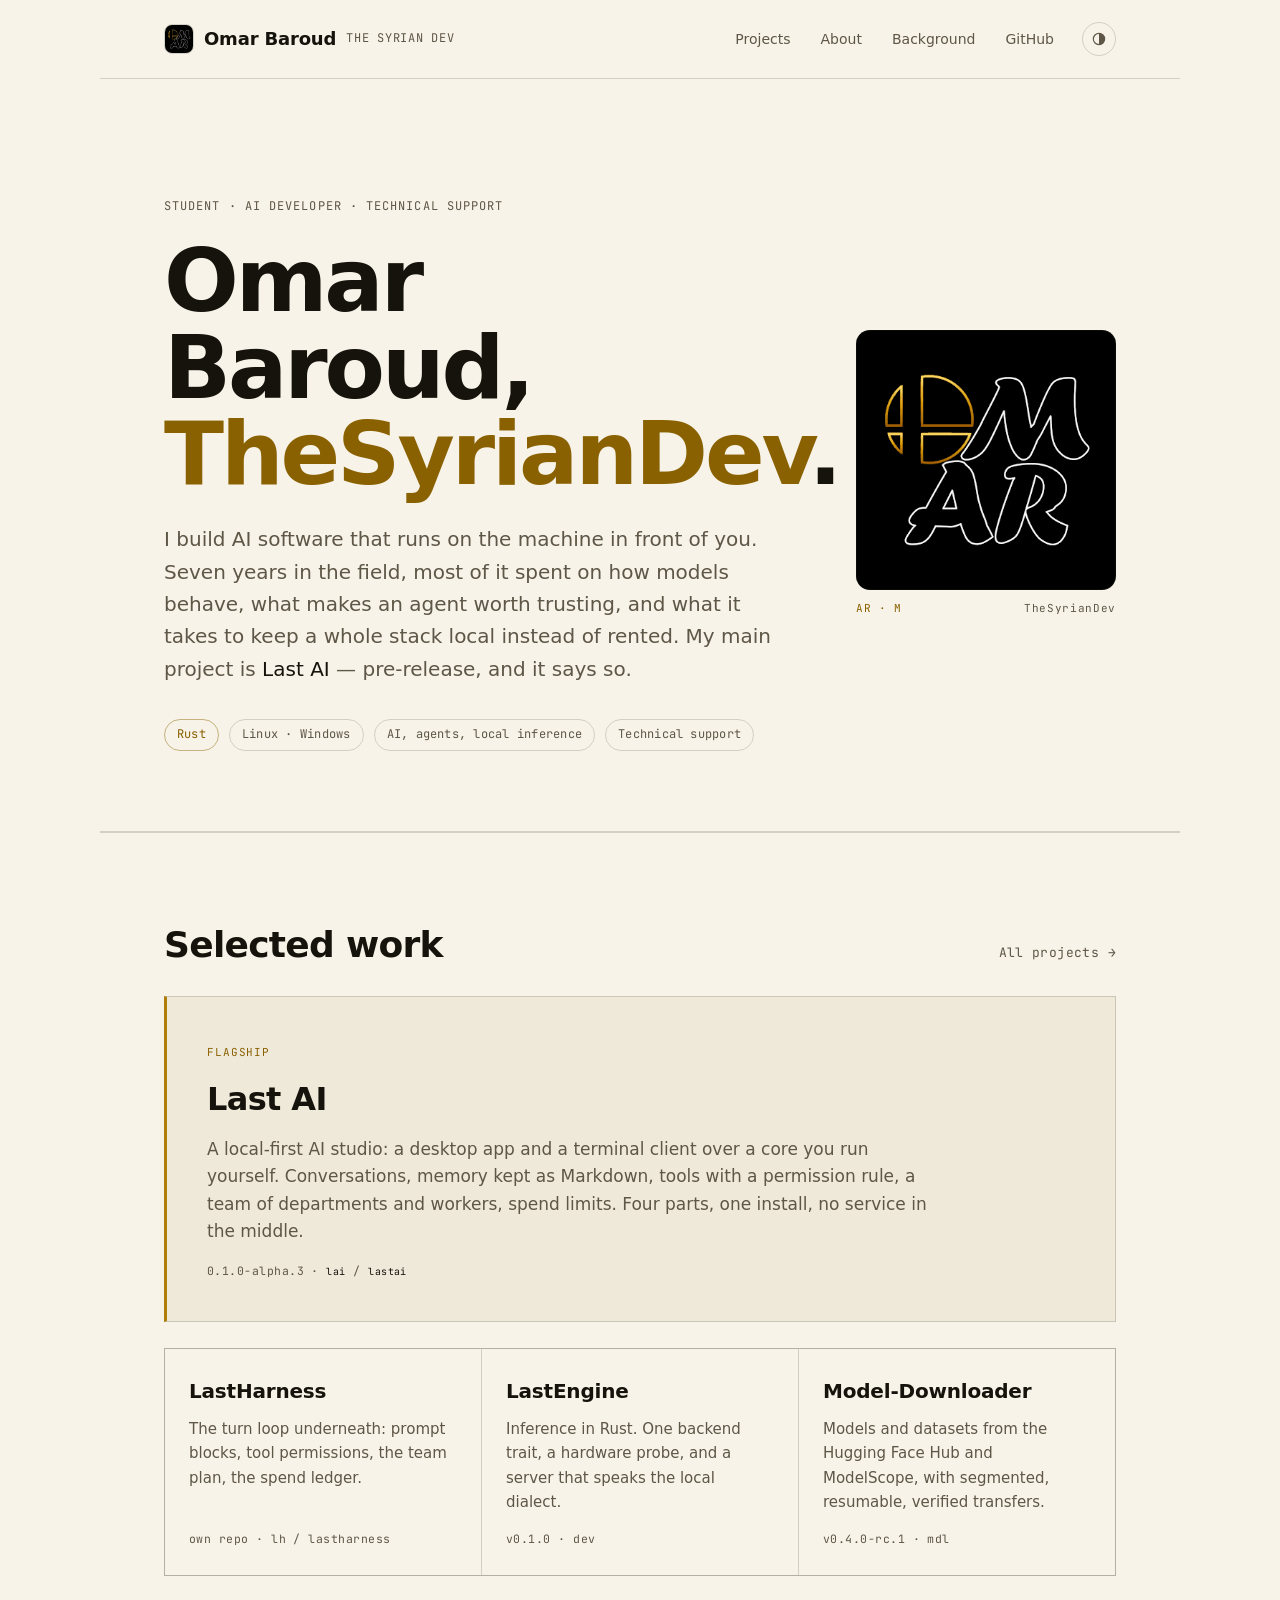
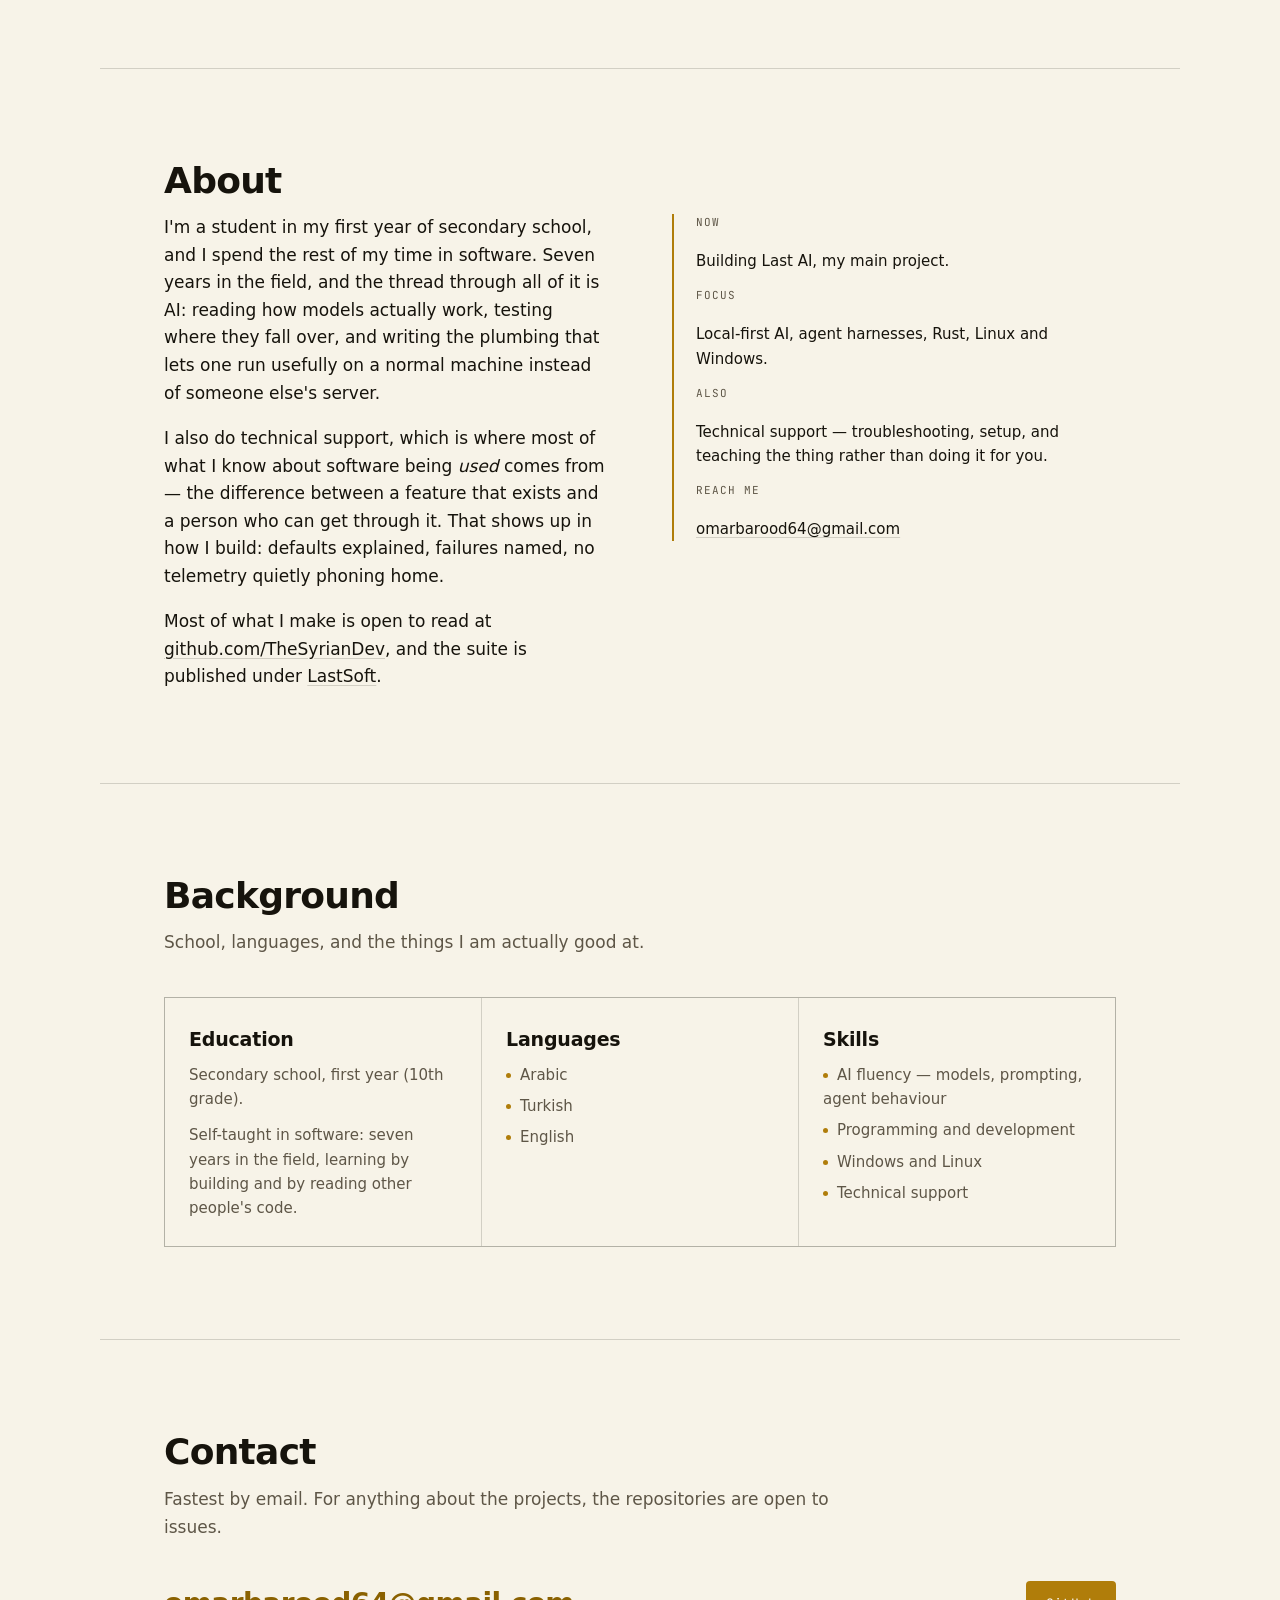
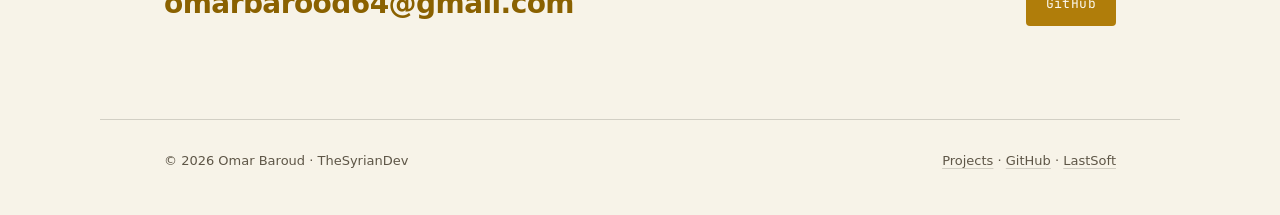
==== commit ea245a50: "Use the real profile mark and give the site a projects page. The hero and favicon now show Omar's mo" ====
--- a/index.html
+++ b/index.html
@@ -3,10 +3,12 @@
 <head>
 <meta charset="utf-8">
 <meta name="viewport" content="width=device-width, initial-scale=1">
-<title>Omar Baroud — local-first AI in Rust</title>
-<meta name="description" content="Omar Baroud (TheSyrianDev): student, AI developer and technical support. Builds Last AI, a local-first AI studio written in Rust, at LastSoft.">
+<title>Omar Baroud — TheSyrianDev</title>
+<meta name="description" content="Omar Baroud (TheSyrianDev): student, AI developer and technical support. Builds local-first AI software in Rust, most of it around Last AI.">
 <meta name="theme-color" content="#0a0a09">
-<link rel="icon" href="assets/icon.svg">
+<link rel="icon" href="assets/pfp.png" type="image/png">
+<link rel="icon" href="assets/favicon-64.png" sizes="64x64" type="image/png">
+<link rel="apple-touch-icon" href="assets/apple-touch-icon.png">
 <script>
   /* apply a saved theme before first paint so the page never flashes */
   try {
@@ -31,20 +33,15 @@
 
 <header class="top">
   <a class="who" href="./">
-    <svg class="mark" viewBox="0 0 64 64" aria-hidden="true" focusable="false">
-      <rect width="64" height="64" rx="16" fill="#0a0a09"/>
-      <path d="M33 13a19 19 0 0 1 0 38z" fill="#e0a526"/>
-      <path d="M24 13.5a19 19 0 0 0 0 37" fill="none" stroke="#f5f1e6" stroke-width="2.4" stroke-linecap="round"/>
-    </svg>
+    <img class="avatar" src="assets/pfp.png" alt="" width="32" height="32">
     Omar Baroud <span>THE SYRIAN DEV</span>
   </a>
 
   <div class="top-right">
     <nav class="top-nav" aria-label="Sections">
+      <a href="projects.html">Projects</a>
       <a href="#about">About</a>
-      <a href="#work">Projects</a>
-      <a href="#company">LastSoft</a>
-      <a href="/LastSoft/docs/">Docs</a>
+      <a href="#background">Background</a>
       <a href="https://github.com/TheSyrianDev">GitHub</a>
     </nav>
 
@@ -65,21 +62,63 @@
 <main id="main">
 
   <section class="hero wrap">
-    <p class="eyebrow">Student · AI developer · Technical support</p>
-    <h1>AI that runs on <em>your machine</em>.</h1>
-    <p class="lede">
-      I'm Omar Baroud. I've been writing software for about seven years, most of
-      it around AI: how models behave, what makes an agent worth trusting, and
-      what it takes to run the whole stack on hardware you own. <strong>Last
-      AI</strong> is that stack — a studio, the harness under it, an inference
-      engine and a model downloader. Your models, your memory, your files, and a
-      permission rule that decides what an agent may touch.
-    </p>
-    <ul class="facts">
-      <li>Last AI 0.1.0-alpha.3</li>
-      <li>Linux · Windows · macOS</li>
-      <li>written in Rust</li>
-      <li>pre-release, and says so</li>
+    <div class="hero-text">
+      <p class="eyebrow">Student · AI developer · Technical support</p>
+      <h1>Omar Baroud, <em>TheSyrianDev</em>.</h1>
+      <p class="lede">
+        I build AI software that runs on the machine in front of you. Seven years
+        in the field, most of it spent on how models behave, what makes an agent
+        worth trusting, and what it takes to keep a whole stack local instead of
+        rented. My main project is <strong>Last AI</strong> — pre-release, and
+        it says so.
+      </p>
+      <ul class="facts">
+        <li>Rust</li>
+        <li>Linux · Windows</li>
+        <li>AI, agents, local inference</li>
+        <li>Technical support</li>
+      </ul>
+    </div>
+    <div class="hero-mark">
+      <img src="assets/pfp.png" alt="Omar Baroud's monogram: AR, M" width="360" height="360">
+      <p>AR · M<span>TheSyrianDev</span></p>
+    </div>
+  </section>
+
+  <section id="work" class="wrap">
+    <div class="section-head">
+      <h2>Selected work</h2>
+      <a class="more" href="projects.html">All projects →</a>
+    </div>
+
+    <a class="featured" href="projects.html#last-ai">
+      <span class="label">Flagship</span>
+      <h3>Last AI</h3>
+      <p>
+        A local-first AI studio: a desktop app and a terminal client over a core
+        you run yourself. Conversations, memory kept as Markdown, tools with a
+        permission rule, a team of departments and workers, spend limits. Four
+        parts, one install, no service in the middle.
+      </p>
+      <span class="state">0.1.0-alpha.3 · <code>lai</code> / <code>lastai</code></span>
+    </a>
+
+    <ul class="work">
+      <li>
+        <span class="name"><a href="projects.html#lastharness">LastHarness</a></span>
+        <p>The turn loop underneath: prompt blocks, tool permissions, the team plan, the spend ledger.</p>
+        <span class="state">own repo · lh / lastharness</span>
+      </li>
+      <li>
+        <span class="name"><a href="projects.html#lastengine">LastEngine</a></span>
+        <p>Inference in Rust. One backend trait, a hardware probe, and a server that speaks the local dialect.</p>
+        <span class="state">v0.1.0 · dev</span>
+      </li>
+      <li>
+        <span class="name"><a href="projects.html#model-downloader">Model-Downloader</a></span>
+        <p>Models and datasets from the Hugging Face Hub and ModelScope, with segmented, resumable, verified transfers.</p>
+        <span class="state">v0.4.0-rc.1 · mdl</span>
+      </li>
     </ul>
   </section>
 
@@ -89,10 +128,10 @@
       <div>
         <p>
           I'm a student in my first year of secondary school, and I spend the
-          rest of my time building software. Seven years in, the thread through
-          all of it is AI: reading how models actually work, testing where they
-          fall over, and writing the plumbing that lets one run usefully on a
-          normal machine instead of someone else's server.
+          rest of my time in software. Seven years in the field, and the thread
+          through all of it is AI: reading how models actually work, testing
+          where they fall over, and writing the plumbing that lets one run
+          usefully on a normal machine instead of someone else's server.
         </p>
         <p>
           I also do technical support, which is where most of what I know about
@@ -102,15 +141,15 @@
           quietly phoning home.
         </p>
         <p>
-          The suite is written in Rust, talks over loopback, and stores what it
-          knows as files you can open. Everything is developed in the open at
-          <a href="https://github.com/TheSyrianDev">github.com/TheSyrianDev</a>.
+          Most of what I make is open to read at
+          <a href="https://github.com/TheSyrianDev">github.com/TheSyrianDev</a>,
+          and the suite is published under <a href="/LastSoft/">LastSoft</a>.
         </p>
       </div>
       <aside class="aside">
         <dl>
           <dt>Now</dt>
-          <dd>Building Last AI and the three tools beneath it at LastSoft.</dd>
+          <dd>Building Last AI, my main project.</dd>
           <dt>Focus</dt>
           <dd>Local-first AI, agent harnesses, Rust, Linux and Windows.</dd>
           <dt>Also</dt>
@@ -123,116 +162,6 @@
     </div>
   </section>
 
-  <section id="goal" class="wrap">
-    <h2>The goal</h2>
-    <p class="sub">
-      Capable AI that a person owns instead of rents. It is a simple thing to
-      say and a slow thing to build, so the work is chopped into pieces that
-      each have to stand on their own.
-    </p>
-    <ul class="goal-list">
-      <li>
-        <b>01</b>
-        <span><strong>A whole stack on your desk.</strong> The downloader pulls
-        the weights, the engine runs them, the harness runs the turns, the
-        studio is where you work. Four parts, one install, no service in the
-        middle.</span>
-      </li>
-      <li>
-        <b>02</b>
-        <span><strong>Nothing rented.</strong> Loopback is the bus. The only
-        network calls are the ones a request you made implies: a provider you
-        added, a download you started, a search you asked for.</span>
-      </li>
-      <li>
-        <b>03</b>
-        <span><strong>Readable, portable knowledge.</strong> Memory and roles
-        are Markdown, looks are a folder. What the machine concluded about you
-        is a file you can open, edit or delete, and the whole of it moves to a
-        new laptop by copying one directory.</span>
-      </li>
-      <li>
-        <b>04</b>
-        <span><strong>Parts that stand alone.</strong> Somebody should use the
-        downloader and never hear of the studio; somebody should run the
-        harness against their own server. A bundle that only works as a bundle
-        is a lock.</span>
-      </li>
-      <li>
-        <b>05</b>
-        <span><strong>Honest about the state.</strong> Every README names the
-        version and the gaps. No benchmarks I did not run, no screenshots I did
-        not take, no "production ready" on alphaware.</span>
-      </li>
-    </ul>
-  </section>
-
-  <section id="work" class="wrap">
-    <h2>Projects</h2>
-    <p class="sub">
-      Four parts of one suite. Each repository is its own thing, with its own
-      release and its own limits.
-    </p>
-    <ul class="work">
-      <li>
-        <span class="name"><a href="https://github.com/TheSyrianDev/LastAI">Last AI</a></span>
-        <p>The studio. A desktop app and a terminal client (<code>lai</code>) over a local core: conversations, memory, tools, a team of departments and workers, spend limits.</p>
-        <span class="state">0.1.0-alpha.3 · lai / lastai</span>
-      </li>
-      <li>
-        <span class="name"><a href="https://github.com/TheSyrianDev/LastHarness">LastHarness</a></span>
-        <p>The harness underneath. Give it a model and a goal and it runs the turn loop: prompt blocks, tool permissions, the team plan, the spend ledger. No downloader, no engine.</p>
-        <span class="state">own repo · lh / lastharness</span>
-      </li>
-      <li>
-        <span class="name"><a href="https://github.com/TheSyrianDev/LastEngine">LastEngine</a></span>
-        <p>Inference, clean-room, in Rust. One backend trait — CUDA first, then CPU, Vulkan, ROCm and Metal — a hardware probe, and a server that speaks the local dialect.</p>
-        <span class="state">v0.1.0 · dev</span>
-      </li>
-      <li>
-        <span class="name"><a href="https://github.com/TheSyrianDev/Model-Downloader">Model-Downloader</a></span>
-        <p>Models and datasets from the Hugging Face Hub and ModelScope, plus an opt-in Pirate Face route: segmented, resumable, verified transfers with a queue you can leave running and a lib crate you can embed.</p>
-        <span class="state">v0.4.0-rc.1 · mdl</span>
-      </li>
-    </ul>
-  </section>
-
-  <section id="company" class="wrap">
-    <h2>LastSoft</h2>
-    <p class="sub">
-      The company the suite is built under. One developer, working in the open,
-      shipping pre-release software and saying so.
-    </p>
-    <div class="company">
-      <div>
-        <h3>LastSoft <span class="tag">company</span></h3>
-        <p>
-          LastSoft makes tools that keep AI on the machine it runs on. The
-          products are Last AI and the three parts beneath it — LastHarness,
-          LastEngine and Model-Downloader — each useful alone, each
-          source-available. The business model is licensing, not subscriptions:
-          PolyForm Noncommercial for the tools, a written agreement for
-          commercial use, and the core download library permissively licensed so
-          other software can embed it.
-        </p>
-      </div>
-      <a class="button" href="/LastSoft/">Visit LastSoft</a>
-    </div>
-  </section>
-
-  <section class="docs-section wrap">
-    <div class="docs">
-      <div>
-        <h3>Documentation</h3>
-        <p>
-          What each part does, what it deliberately does not do, the commands,
-          the files it writes, and where the suite ends up.
-        </p>
-      </div>
-      <a class="button" href="/LastSoft/docs/">Read the docs</a>
-    </div>
-  </section>
-
   <section id="background" class="wrap">
     <h2>Background</h2>
     <p class="sub">School, languages, and the things I am actually good at.</p>
@@ -240,8 +169,8 @@
       <div>
         <h3>Education</h3>
         <p>Secondary school, first year (10th grade).</p>
-        <p>Self-taught in software: seven years of building, breaking, and
-        reading other people's code.</p>
+        <p>Self-taught in software: seven years in the field, learning by
+        building and by reading other people's code.</p>
       </div>
       <div>
         <h3>Languages</h3>
@@ -267,8 +196,8 @@
   <section id="contact" class="wrap">
     <h2>Contact</h2>
     <p class="sub">
-      Fastest by email. For anything about the suite, the repositories are open
-      to issues.
+      Fastest by email. For anything about the projects, the repositories are
+      open to issues.
     </p>
     <div class="contact">
       <a class="mail" href="mailto:omarbarood64@gmail.com">omarbarood64@gmail.com</a>
@@ -281,9 +210,9 @@
 <footer class="wrap">
   <span>© 2026 Omar Baroud · TheSyrianDev</span>
   <span>
+    <a href="projects.html">Projects</a> ·
     <a href="https://github.com/TheSyrianDev">GitHub</a> ·
-    <a href="/LastSoft/">LastSoft</a> ·
-    <a href="/LastSoft/docs/vision.html">Vision</a>
+    <a href="/LastSoft/">LastSoft</a>
   </span>
 </footer>
 
--- a/style.css
+++ b/style.css
@@ -141,7 +141,15 @@
   text-decoration: none;
 }
 
-.who .mark { width: 26px; height: 26px; flex: none; }
+.who .avatar {
+  width: 30px;
+  height: 30px;
+  flex: none;
+  border-radius: 8px;
+  border: 1px solid var(--hair);
+  display: block;
+  object-fit: cover;
+}
 
 .who span {
   font-family: var(--mono);
@@ -168,6 +176,14 @@
   text-decoration: none;
 }
 nav.top-nav a:hover { color: var(--ink); }
+nav.top-nav a[aria-current="page"] { color: var(--ink); }
+nav.top-nav a[aria-current="page"]::after {
+  content: "";
+  display: block;
+  height: 2px;
+  margin-top: 3px;
+  background: var(--accent-fill);
+}
 
 .theme {
   display: inline-flex;
@@ -196,9 +212,37 @@
 
 /* ---------------------------------------------------------------- hero */
 .hero {
+  display: grid;
+  grid-template-columns: minmax(0, 1fr) auto;
+  align-items: center;
+  gap: clamp(28px, 6vw, 72px);
   padding-block: clamp(56px, 11vw, 118px) clamp(40px, 7vw, 80px);
   border-bottom: 1px solid var(--hair);
 }
+
+.hero-mark {
+  justify-self: end;
+  width: clamp(150px, 24vw, 260px);
+}
+.hero-mark img {
+  display: block;
+  width: 100%;
+  height: auto;
+  border-radius: 14px;
+  border: 1px solid var(--hair);
+  background: #0a0a09;
+}
+.hero-mark p {
+  display: flex;
+  justify-content: space-between;
+  gap: 10px;
+  margin: 10px 0 0;
+  font-family: var(--mono);
+  font-size: 11px;
+  letter-spacing: 0.06em;
+  color: var(--accent);
+}
+.hero-mark p span { color: var(--muted); }
 
 .eyebrow {
   font-family: var(--mono);
@@ -336,13 +380,147 @@
 .goal-list span { color: var(--muted); max-width: 68ch; }
 .goal-list strong { color: var(--ink); font-weight: 500; }
 
+/* section heading with a link on the right */
+.section-head {
+  display: flex;
+  align-items: baseline;
+  justify-content: space-between;
+  gap: 20px;
+  flex-wrap: wrap;
+}
+.section-head h2 { margin-bottom: 6px; }
+.more {
+  font-family: var(--mono);
+  font-size: 13px;
+  letter-spacing: 0.03em;
+  color: var(--muted);
+  text-decoration: none;
+  white-space: nowrap;
+}
+.more:hover { color: var(--accent); }
+
+/* featured project card */
+.featured {
+  display: block;
+  margin: 26px 0 26px;
+  padding: clamp(24px, 4vw, 40px);
+  border: 1px solid var(--hair);
+  border-left: 3px solid var(--accent-fill);
+  background: var(--raised);
+  text-decoration: none;
+  transition: border-color 160ms ease;
+}
+a.featured:hover { border-color: var(--hair-strong); }
+.featured .label {
+  display: inline-block;
+  font-family: var(--mono);
+  font-size: 11px;
+  letter-spacing: 0.08em;
+  text-transform: uppercase;
+  color: var(--accent);
+  margin-bottom: 12px;
+}
+.featured h3, .featured h2 {
+  font-family: var(--display);
+  font-weight: 800;
+  font-size: clamp(24px, 3.2vw, 32px);
+  letter-spacing: -0.02em;
+  margin: 0 0 10px;
+}
+.featured p { margin: 0; color: var(--muted); max-width: 68ch; }
+.featured .state {
+  display: block;
+  margin-top: 16px;
+  font-family: var(--mono);
+  font-size: 11.5px;
+  letter-spacing: 0.04em;
+  color: var(--muted);
+}
+
+/* projects page */
+.page-head {
+  padding-block: clamp(44px, 8vw, 84px) clamp(26px, 4vw, 40px);
+  border-bottom: 1px solid var(--hair);
+}
+h1.page-title {
+  font-size: clamp(32px, 5.6vw, 58px);
+  max-width: 22ch;
+  margin-bottom: 22px;
+}
+.project-page { padding-block: clamp(32px, 5vw, 52px) clamp(48px, 8vw, 92px); }
+.featured-tall { margin-top: 0; }
+.featured .lead { font-size: clamp(17px, 1.9vw, 19px); color: var(--ink); max-width: 70ch; }
+.featured .lead + p { margin-top: 14px; }
+.featured .spec {
+  display: grid;
+  grid-template-columns: repeat(auto-fit, minmax(130px, 1fr));
+  gap: 18px 24px;
+  margin: 26px 0 0;
+  padding-top: 22px;
+  border-top: 1px solid var(--hair);
+}
+.featured .spec dt {
+  font-family: var(--mono);
+  font-size: 11px;
+  letter-spacing: 0.09em;
+  text-transform: uppercase;
+  color: var(--muted);
+  margin-bottom: 4px;
+}
+.featured .spec dd { margin: 0; font-size: 15px; }
+.featured .actions {
+  display: flex;
+  flex-wrap: wrap;
+  gap: 12px;
+  margin-top: 26px;
+  max-width: none;
+}
+.button.ghost {
+  background: transparent;
+  color: var(--ink);
+  border: 1px solid var(--hair-strong);
+}
+.button.ghost:hover { border-color: var(--accent); color: var(--accent); filter: none; }
+
+h2.block-title {
+  font-size: clamp(20px, 2.6vw, 26px);
+  margin: clamp(40px, 6vw, 64px) 0 10px;
+}
+h2.block-title + .sub { margin-bottom: 26px; }
+
+.principles {
+  list-style: none;
+  margin: 22px 0 0;
+  padding: 0;
+  display: grid;
+  grid-template-columns: repeat(auto-fit, minmax(220px, 1fr));
+  gap: 1px;
+  background: var(--hair);
+  border: 1px solid var(--hair);
+}
+.principles li {
+  background: var(--ground);
+  padding: 22px 20px;
+  color: var(--muted);
+  font-size: 15px;
+}
+.principles strong { display: block; color: var(--ink); font-weight: 500; margin-bottom: 6px; }
+
+.more-projects {
+  margin-top: clamp(34px, 5vw, 52px);
+  padding-top: 22px;
+  border-top: 1px dashed var(--hair-strong);
+}
+.more-projects h3 { font-size: 17px; }
+.more-projects p { margin: 0; color: var(--muted); max-width: 62ch; font-size: 15px; }
+
 /* projects */
 .work {
   list-style: none;
   margin: 0;
   padding: 0;
   display: grid;
-  grid-template-columns: repeat(2, minmax(0, 1fr));
+  grid-template-columns: repeat(auto-fit, minmax(240px, 1fr));
   gap: 1px;
   background: var(--hair);
   border: 1px solid var(--hair);
@@ -497,11 +675,17 @@
 /* ----------------------------------------------------------- responsive */
 @media (max-width: 820px) {
   .about,
+  .hero,
   .grid-3,
   .work,
   .company,
   .contact {
     grid-template-columns: minmax(0, 1fr);
+  }
+  .hero-mark {
+    justify-self: start;
+    width: clamp(130px, 32vw, 180px);
+    order: -1;
   }
   .work { gap: 1px; }
   .company { align-items: start; }
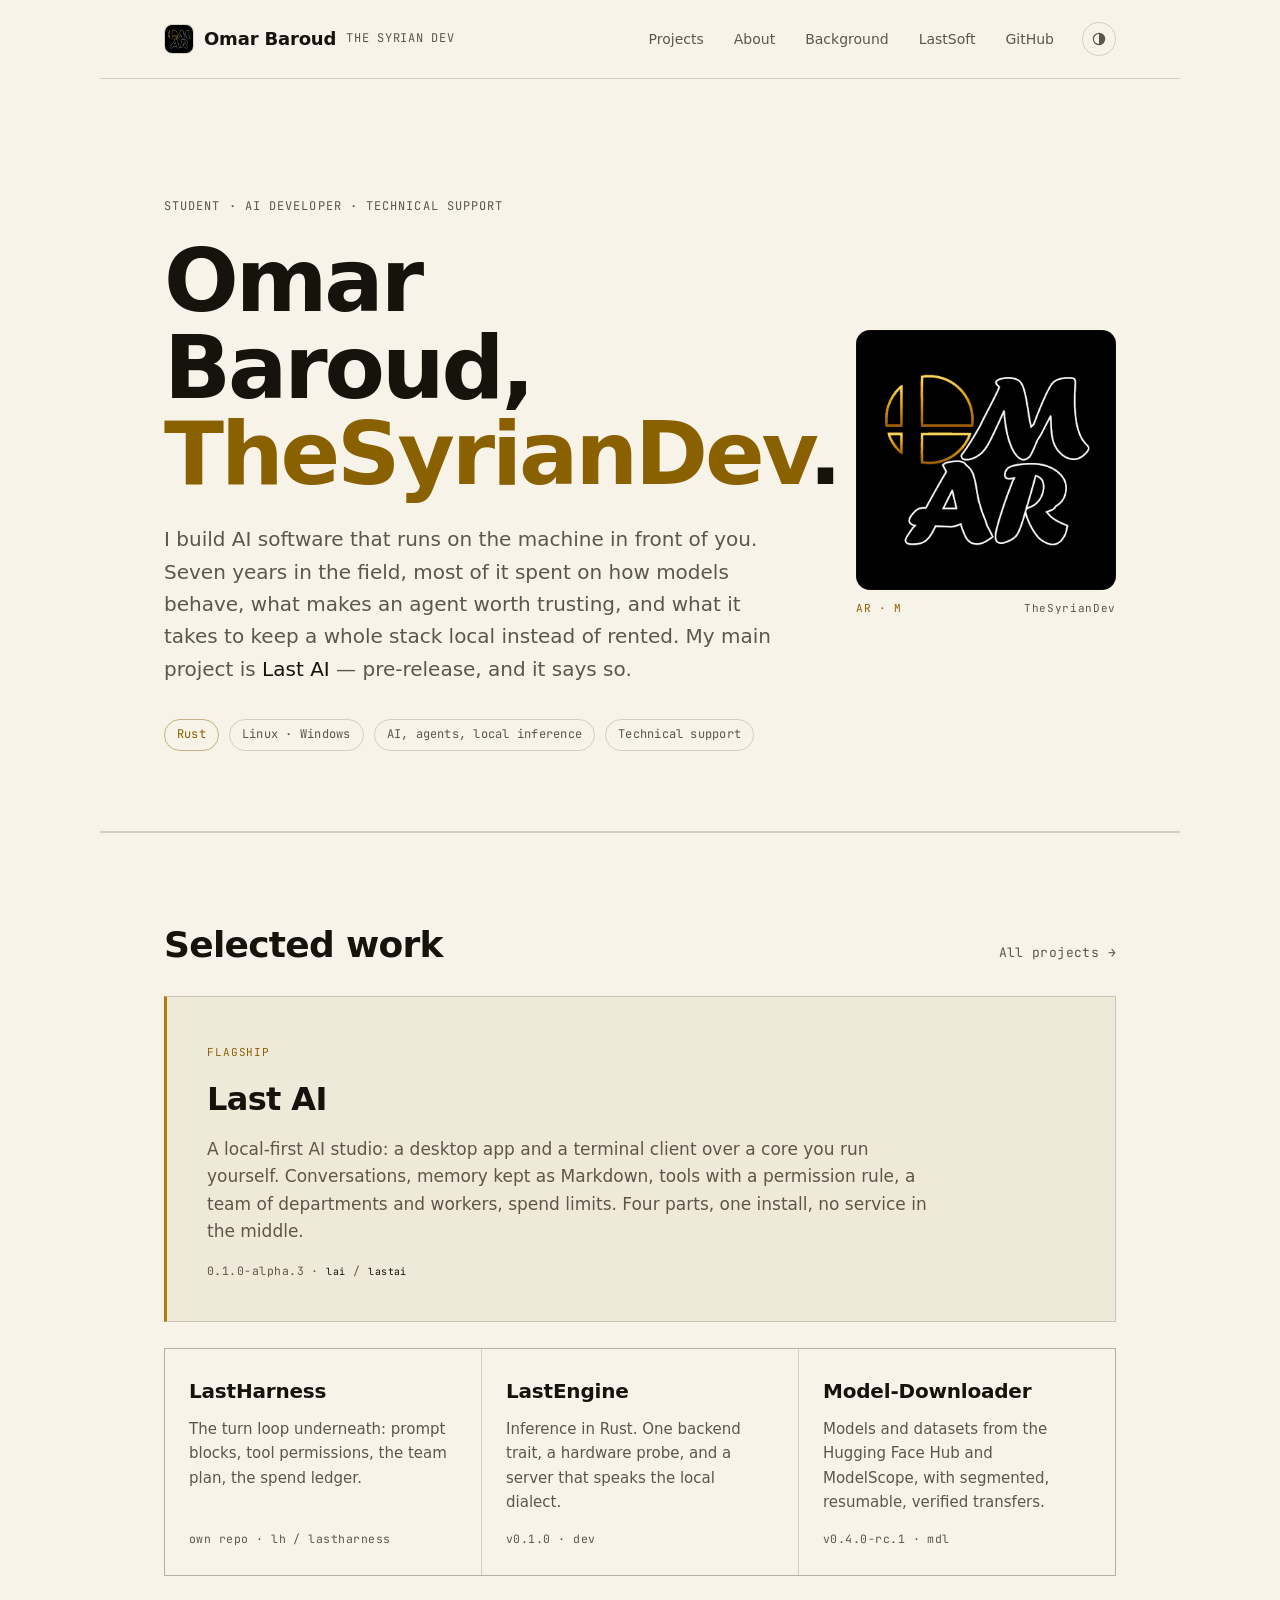
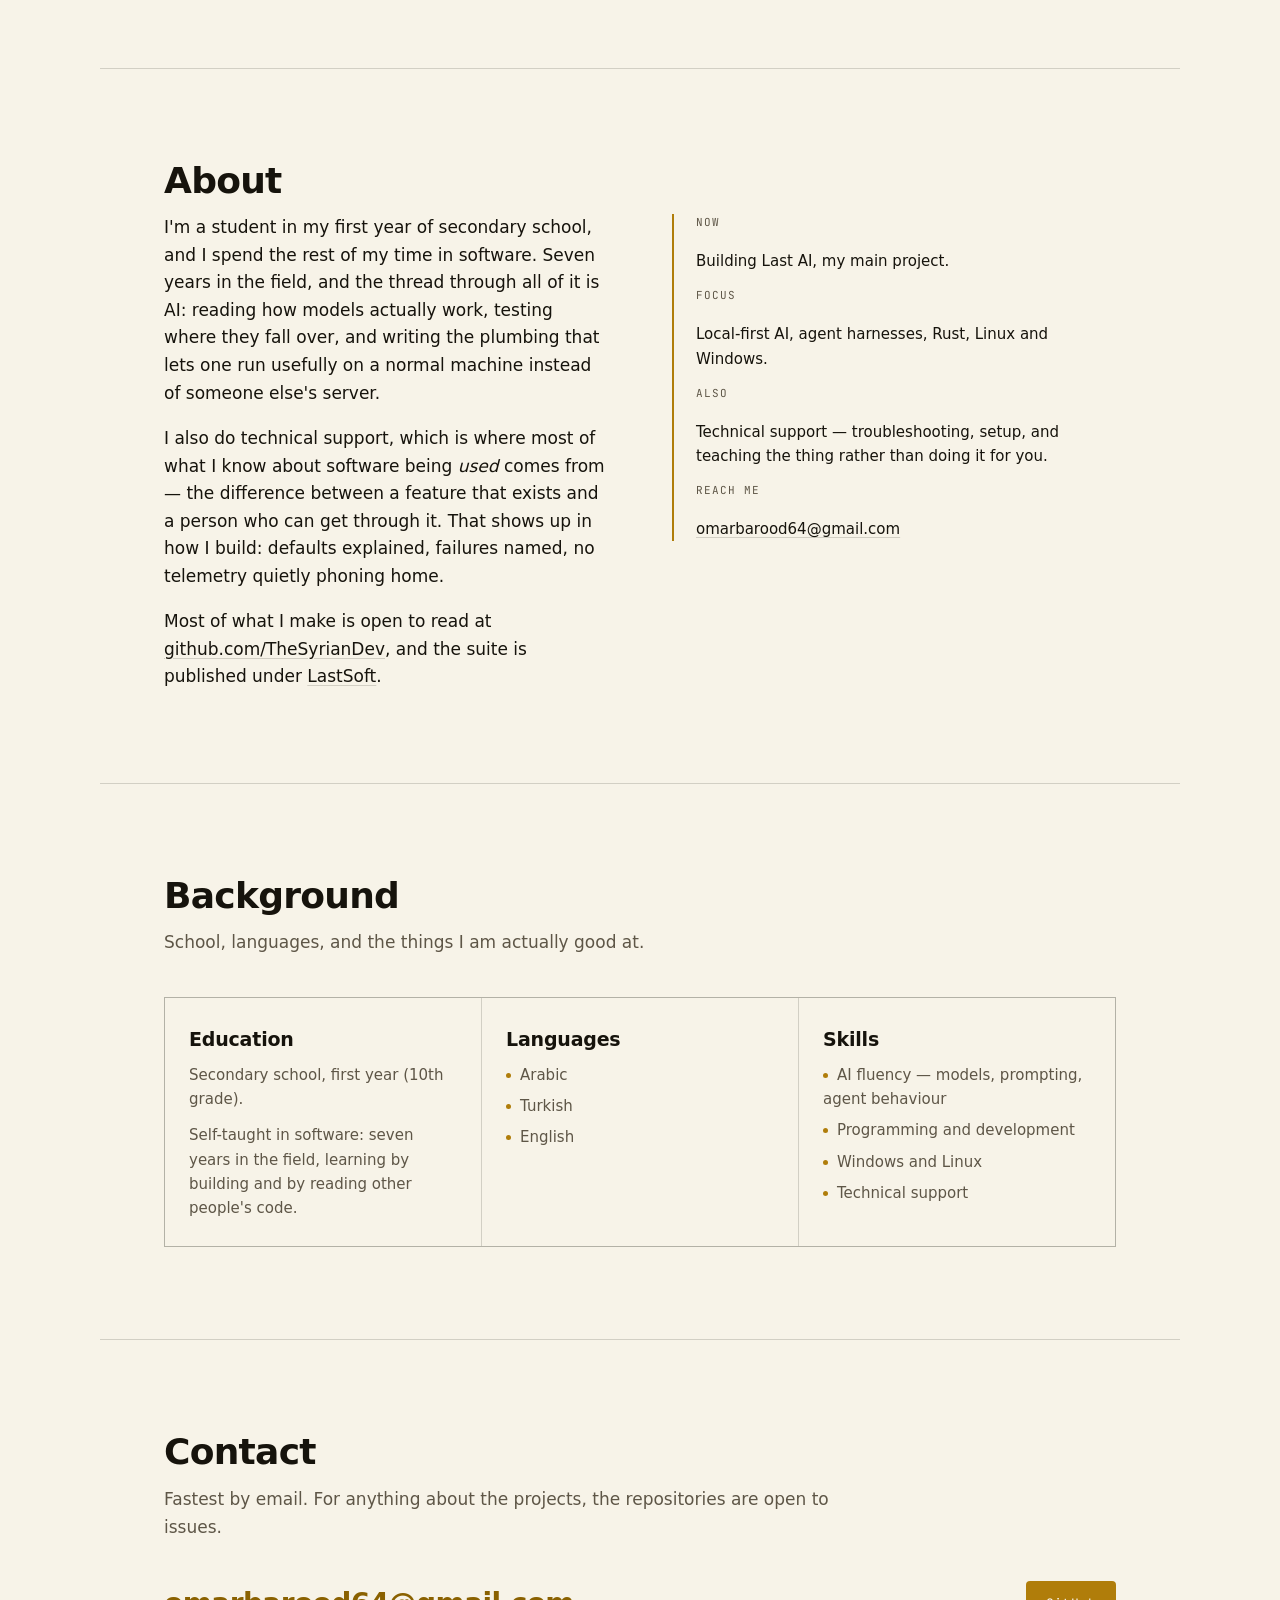
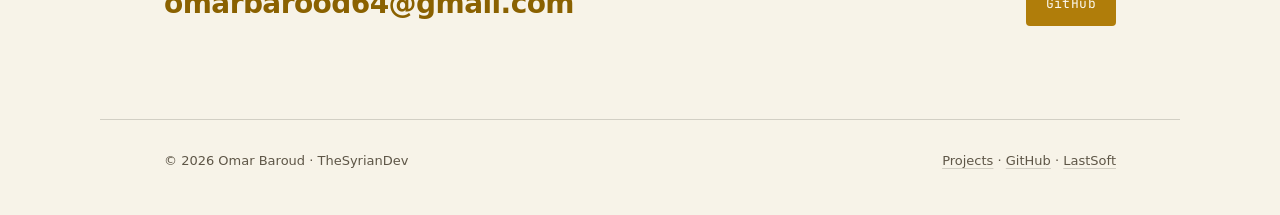
==== commit 52ba7165: "Add LastSoft to the nav and point the downloader at its new repo" ====
--- a/index.html
+++ b/index.html
@@ -42,6 +42,7 @@
       <a href="projects.html">Projects</a>
       <a href="#about">About</a>
       <a href="#background">Background</a>
+      <a href="/LastSoft/">LastSoft</a>
       <a href="https://github.com/TheSyrianDev">GitHub</a>
     </nav>
 
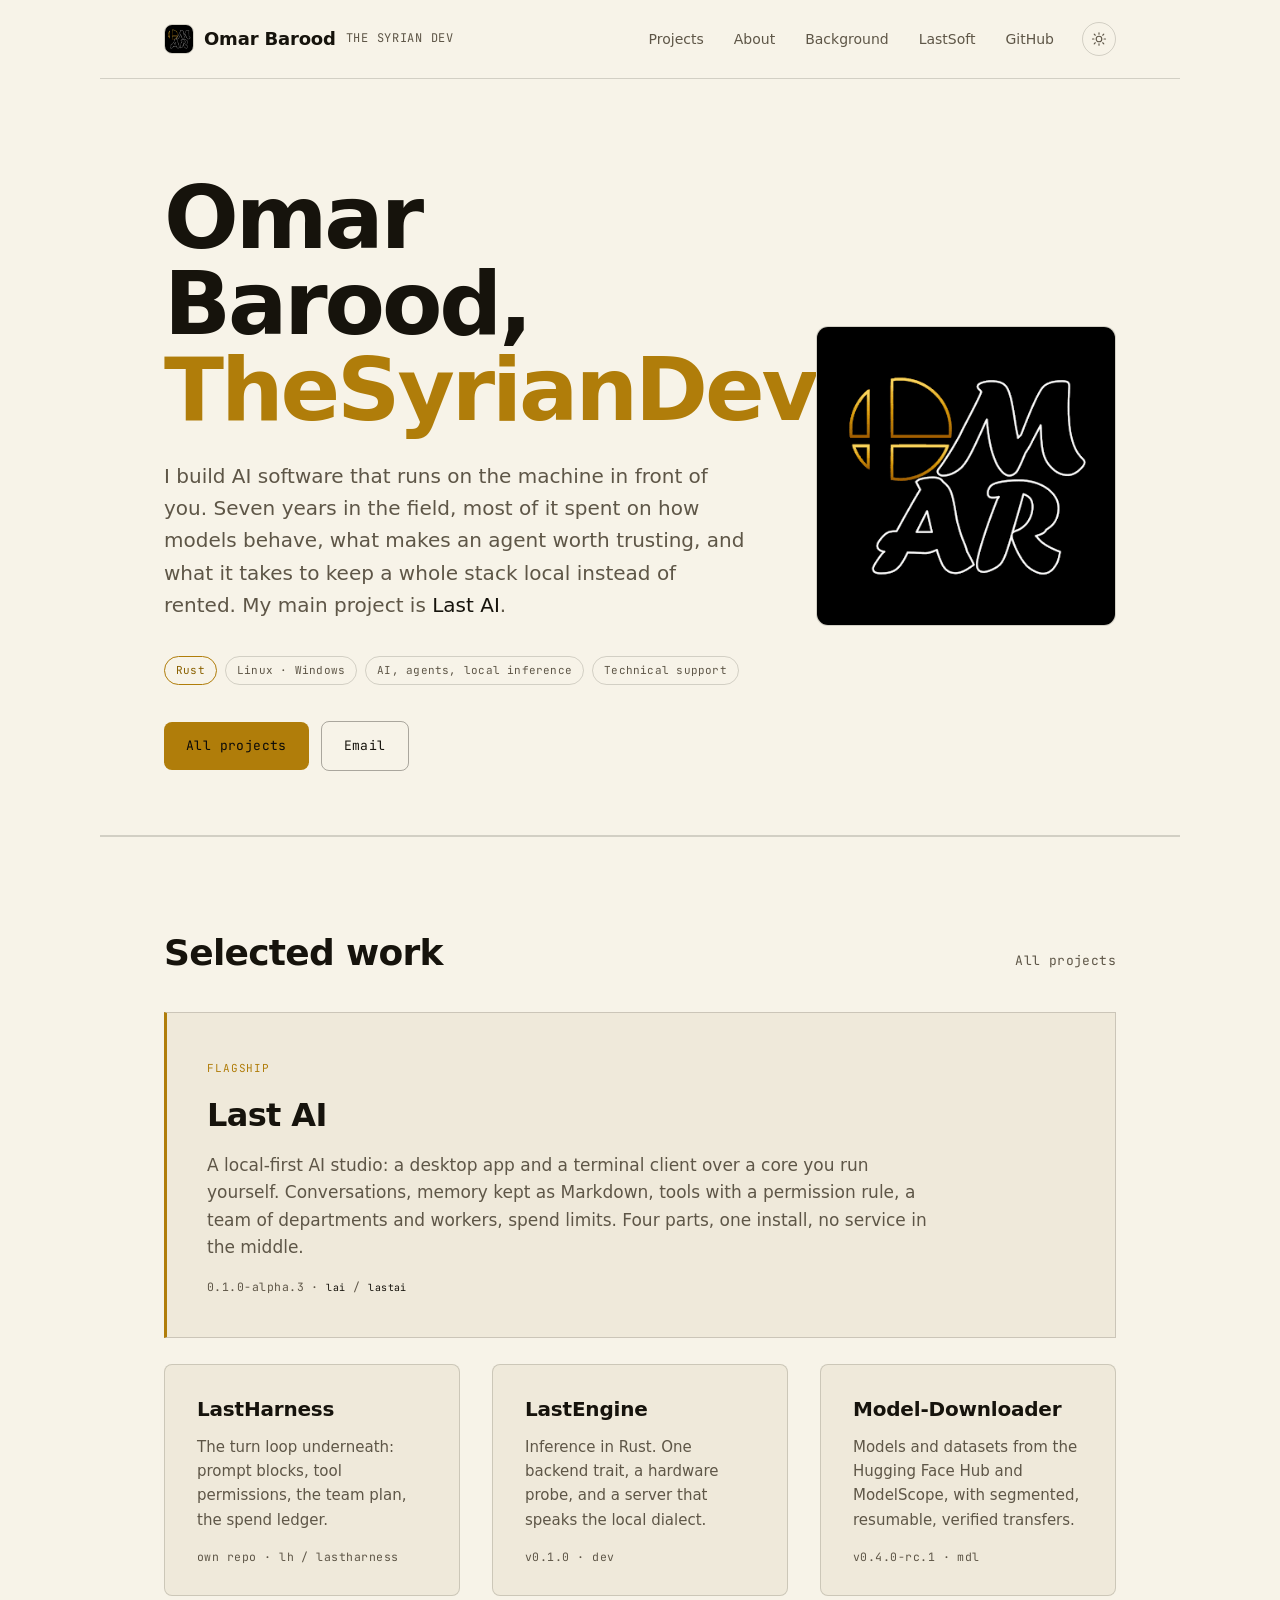
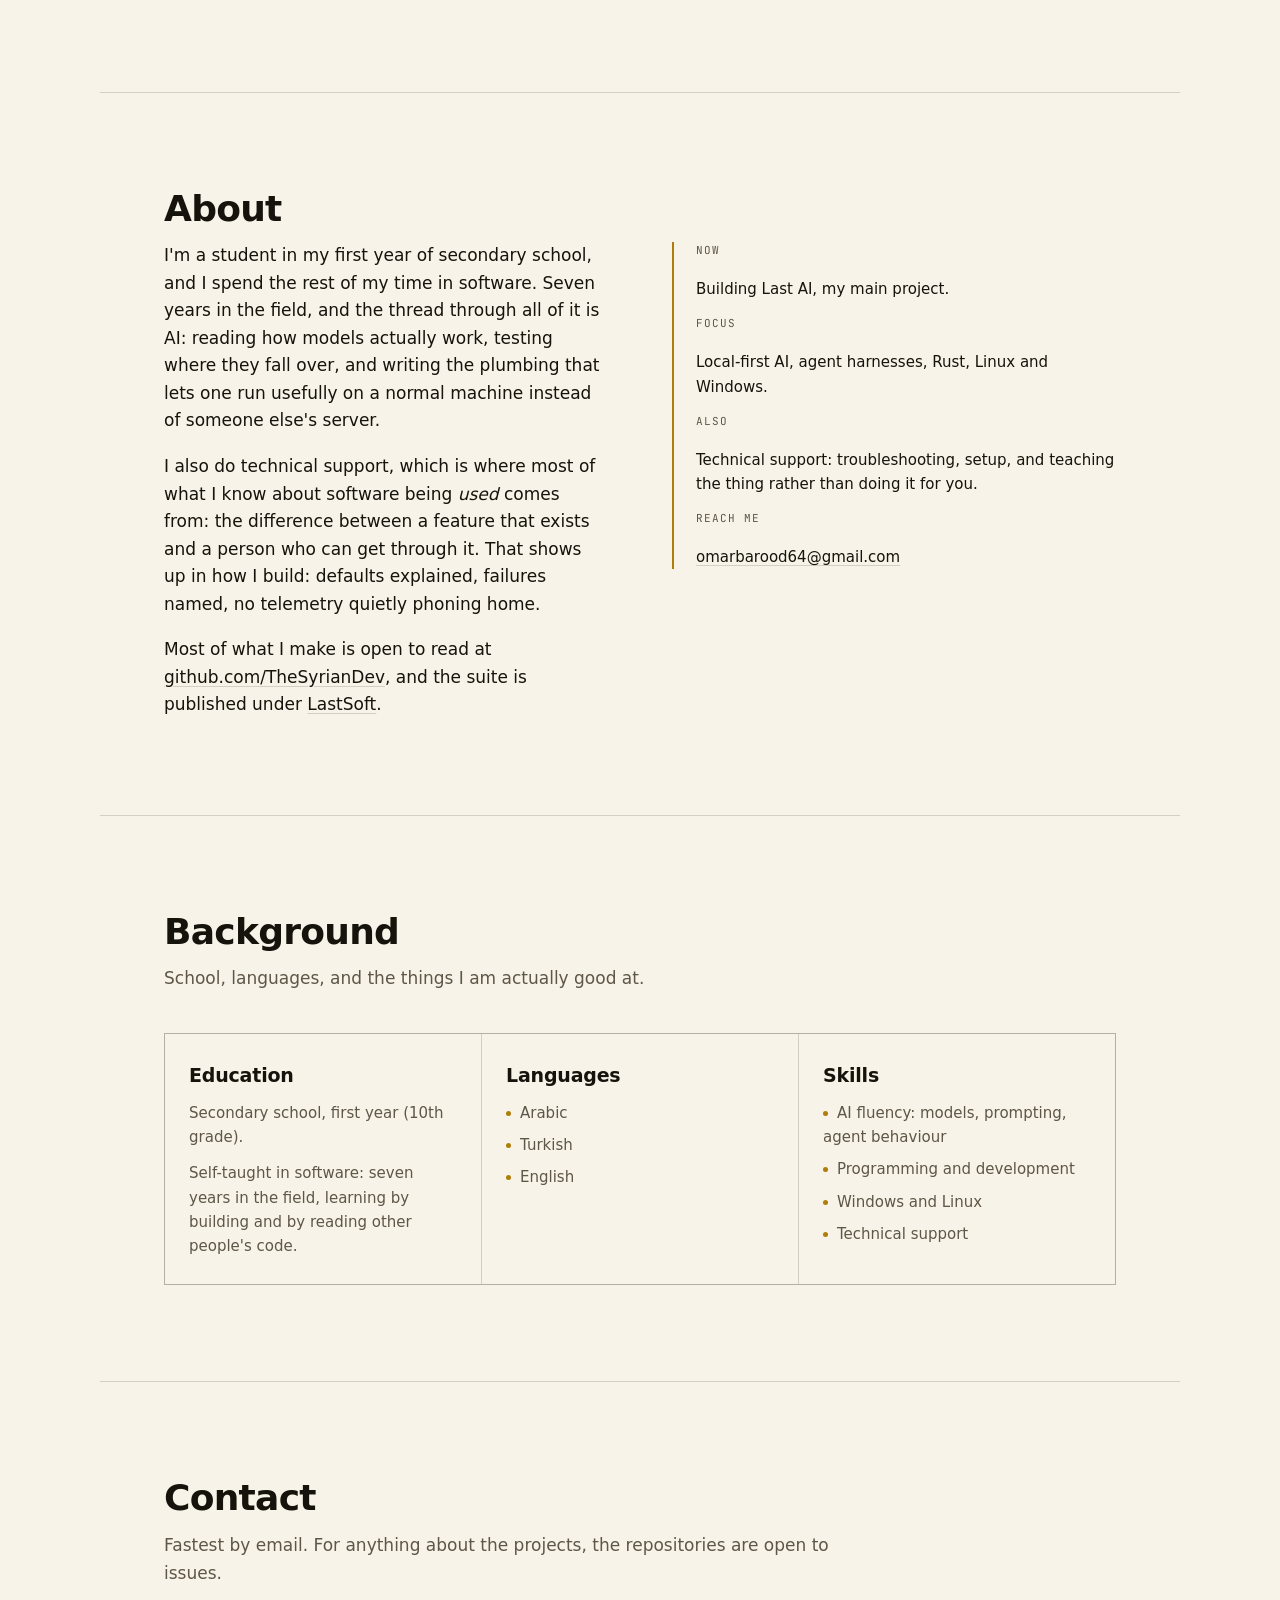
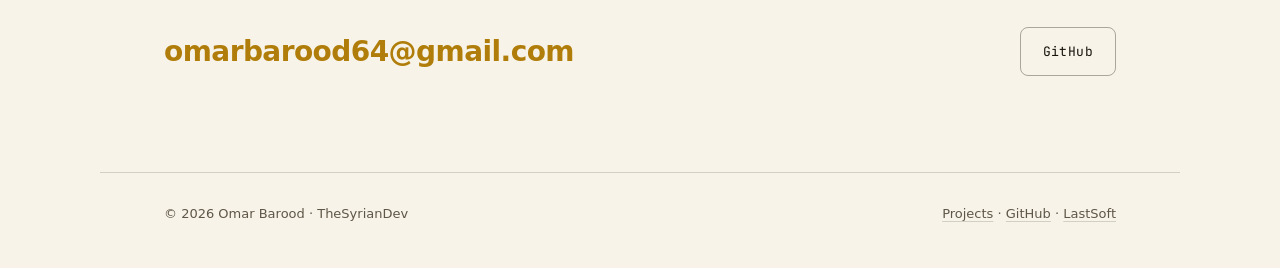
==== commit b15fc736: "Rebuild the portfolio around a lighter default theme Simplifies the header and hero, moves the theme" ====
--- a/index.html
+++ b/index.html
@@ -3,29 +3,24 @@
 <head>
 <meta charset="utf-8">
 <meta name="viewport" content="width=device-width, initial-scale=1">
-<title>Omar Baroud — TheSyrianDev</title>
-<meta name="description" content="Omar Baroud (TheSyrianDev): student, AI developer and technical support. Builds local-first AI software in Rust, most of it around Last AI.">
-<meta name="theme-color" content="#0a0a09">
+<title>Omar Barood - TheSyrianDev</title>
+<meta name="description" content="Omar Barood (TheSyrianDev): student, AI developer and technical support. Builds local-first AI software in Rust, most of it around Last AI.">
+<meta name="theme-color" content="#f7f3e8">
 <link rel="icon" href="assets/pfp.png" type="image/png">
 <link rel="icon" href="assets/favicon-64.png" sizes="64x64" type="image/png">
 <link rel="apple-touch-icon" href="assets/apple-touch-icon.png">
-<script>
-  /* apply a saved theme before first paint so the page never flashes */
-  try {
-    var t = localStorage.getItem('theme');
-    if (t === 'light' || t === 'dark' || t === 'auto') {
-      document.documentElement.setAttribute('data-theme', t);
-      if (t !== 'auto') {
-        document.querySelector('meta[name="theme-color"]')
-          .setAttribute('content', t === 'light' ? '#f7f3e8' : '#0a0a09');
-      }
-    }
-  } catch (e) {}
-</script>
 <link rel="preconnect" href="https://cdn.fontshare.com" crossorigin>
 <link rel="stylesheet" href="https://api.fontshare.com/v2/css?f[]=cabinet-grotesk@700,800&f[]=switzer@400,500&display=swap">
 <link rel="stylesheet" href="https://fonts.googleapis.com/css2?family=JetBrains+Mono:wght@400;500&display=swap">
 <link rel="stylesheet" href="style.css">
+<script>
+  (function () {
+    var root = document.documentElement;
+    var saved = localStorage.getItem('theme');
+    if (saved) { root.setAttribute('data-theme', saved); return; }
+    if (window.matchMedia('(prefers-color-scheme: dark)').matches) { root.setAttribute('data-theme', 'dark'); }
+  })();
+</script>
 </head>
 <body>
 
@@ -33,10 +28,9 @@
 
 <header class="top">
   <a class="who" href="./">
-    <img class="avatar" src="assets/pfp.png" alt="" width="32" height="32">
-    Omar Baroud <span>THE SYRIAN DEV</span>
+    <img class="avatar" src="assets/pfp.png" alt="" width="30" height="30">
+    Omar Barood <span>THE SYRIAN DEV</span>
   </a>
-
   <div class="top-right">
     <nav class="top-nav" aria-label="Sections">
       <a href="projects.html">Projects</a>
@@ -45,11 +39,7 @@
       <a href="/LastSoft/">LastSoft</a>
       <a href="https://github.com/TheSyrianDev">GitHub</a>
     </nav>
-
-    <button class="theme" id="theme-toggle" type="button" aria-label="Theme: auto" title="Theme: auto">
-      <svg class="i-auto" viewBox="0 0 24 24" aria-hidden="true" fill="none" stroke="currentColor" stroke-width="1.7">
-        <circle cx="12" cy="12" r="8.5"/><path d="M12 3.5a8.5 8.5 0 0 1 0 17z" fill="currentColor" stroke="none"/>
-      </svg>
+    <button class="theme" id="theme-toggle" type="button" aria-label="Theme: light" title="Theme: light">
       <svg class="i-light" viewBox="0 0 24 24" aria-hidden="true" fill="none" stroke="currentColor" stroke-width="1.7" stroke-linecap="round">
         <circle cx="12" cy="12" r="4.2"/><path d="M12 2.6v2.2M12 19.2v2.2M4.4 12H2.2M21.8 12h-2.2M6.4 6.4 4.8 4.8M19.2 19.2l-1.6-1.6M17.6 6.4l1.6-1.6M4.8 19.2l1.6-1.6"/>
       </svg>
@@ -63,15 +53,13 @@
 <main id="main">
 
   <section class="hero wrap">
-    <div class="hero-text">
-      <p class="eyebrow">Student · AI developer · Technical support</p>
-      <h1>Omar Baroud, <em>TheSyrianDev</em>.</h1>
+    <div class="hero-copy">
+      <h1>Omar Barood, <em>TheSyrianDev</em>.</h1>
       <p class="lede">
         I build AI software that runs on the machine in front of you. Seven years
         in the field, most of it spent on how models behave, what makes an agent
         worth trusting, and what it takes to keep a whole stack local instead of
-        rented. My main project is <strong>Last AI</strong> — pre-release, and
-        it says so.
+        rented. My main project is <strong>Last AI</strong>.
       </p>
       <ul class="facts">
         <li>Rust</li>
@@ -79,17 +67,20 @@
         <li>AI, agents, local inference</li>
         <li>Technical support</li>
       </ul>
+      <div class="hero-actions">
+        <a class="button" href="projects.html">All projects</a>
+        <a class="button ghost" href="mailto:omarbarood64@gmail.com">Email</a>
+      </div>
     </div>
     <div class="hero-mark">
-      <img src="assets/pfp.png" alt="Omar Baroud's monogram: AR, M" width="360" height="360">
-      <p>AR · M<span>TheSyrianDev</span></p>
+      <img src="assets/pfp.png" alt="Omar Barood's monogram: the letters A, R and M" width="360" height="360">
     </div>
   </section>
 
   <section id="work" class="wrap">
     <div class="section-head">
       <h2>Selected work</h2>
-      <a class="more" href="projects.html">All projects →</a>
+      <a class="more" href="projects.html">All projects</a>
     </div>
 
     <a class="featured" href="projects.html#last-ai">
@@ -127,25 +118,9 @@
     <h2>About</h2>
     <div class="about">
       <div>
-        <p>
-          I'm a student in my first year of secondary school, and I spend the
-          rest of my time in software. Seven years in the field, and the thread
-          through all of it is AI: reading how models actually work, testing
-          where they fall over, and writing the plumbing that lets one run
-          usefully on a normal machine instead of someone else's server.
-        </p>
-        <p>
-          I also do technical support, which is where most of what I know about
-          software being <em>used</em> comes from — the difference between a
-          feature that exists and a person who can get through it. That shows up
-          in how I build: defaults explained, failures named, no telemetry
-          quietly phoning home.
-        </p>
-        <p>
-          Most of what I make is open to read at
-          <a href="https://github.com/TheSyrianDev">github.com/TheSyrianDev</a>,
-          and the suite is published under <a href="/LastSoft/">LastSoft</a>.
-        </p>
+        <p>I'm a student in my first year of secondary school, and I spend the rest of my time in software. Seven years in the field, and the thread through all of it is AI: reading how models actually work, testing where they fall over, and writing the plumbing that lets one run usefully on a normal machine instead of someone else's server.</p>
+        <p>I also do technical support, which is where most of what I know about software being <em>used</em> comes from: the difference between a feature that exists and a person who can get through it. That shows up in how I build: defaults explained, failures named, no telemetry quietly phoning home.</p>
+        <p>Most of what I make is open to read at <a href="https://github.com/TheSyrianDev">github.com/TheSyrianDev</a>, and the suite is published under <a href="/LastSoft/">LastSoft</a>.</p>
       </div>
       <aside class="aside">
         <dl>
@@ -154,8 +129,7 @@
           <dt>Focus</dt>
           <dd>Local-first AI, agent harnesses, Rust, Linux and Windows.</dd>
           <dt>Also</dt>
-          <dd>Technical support — troubleshooting, setup, and teaching the thing
-          rather than doing it for you.</dd>
+          <dd>Technical support: troubleshooting, setup, and teaching the thing rather than doing it for you.</dd>
           <dt>Reach me</dt>
           <dd><a href="mailto:omarbarood64@gmail.com">omarbarood64@gmail.com</a></dd>
         </dl>
@@ -170,8 +144,7 @@
       <div>
         <h3>Education</h3>
         <p>Secondary school, first year (10th grade).</p>
-        <p>Self-taught in software: seven years in the field, learning by
-        building and by reading other people's code.</p>
+        <p>Self-taught in software: seven years in the field, learning by building and by reading other people's code.</p>
       </div>
       <div>
         <h3>Languages</h3>
@@ -184,32 +157,28 @@
       <div>
         <h3>Skills</h3>
         <ul>
-          <li>AI fluency — models, prompting, agent behaviour</li>
+          <li>AI fluency: models, prompting, agent behaviour</li>
           <li>Programming and development</li>
           <li>Windows and Linux</li>
           <li>Technical support</li>
         </ul>
       </div>
     </div>
-    <!-- competitions and certificates: add a fourth block here once the certificate details are in -->
   </section>
 
   <section id="contact" class="wrap">
     <h2>Contact</h2>
-    <p class="sub">
-      Fastest by email. For anything about the projects, the repositories are
-      open to issues.
-    </p>
+    <p class="sub">Fastest by email. For anything about the projects, the repositories are open to issues.</p>
     <div class="contact">
       <a class="mail" href="mailto:omarbarood64@gmail.com">omarbarood64@gmail.com</a>
-      <a class="button" href="https://github.com/TheSyrianDev">GitHub</a>
+      <a class="button ghost" href="https://github.com/TheSyrianDev">GitHub</a>
     </div>
   </section>
 
 </main>
 
 <footer class="wrap">
-  <span>© 2026 Omar Baroud · TheSyrianDev</span>
+  <span>© 2026 Omar Barood · TheSyrianDev</span>
   <span>
     <a href="projects.html">Projects</a> ·
     <a href="https://github.com/TheSyrianDev">GitHub</a> ·
--- a/style.css
+++ b/style.css
@@ -1,21 +1,23 @@
-/* --------------------------------------------------------------- tokens */
-/* Gold, black and white, taken from the mark on the profile picture.
-   Dark is the default; [data-theme] on <html> overrides it. */
+/* ---------------------------------------------------------------
+ * TheSyrianDev — design system
+ * Warm editorial: gold on deep warm black / warm cream.
+ * Light and dark are the only two states. No auto.
+ * One accent: gold. One radius scale. One font family for display.
+ * --------------------------------------------------------------- */
 
 :root {
-  --gold: #e0a526;
-  --black: #0a0a09;
-
   --ground: #0a0a09;
-  --raised: #131210;
+  --raised: #14120f;
   --ink: #f5f1e6;
   --muted: #a29a8b;
   --accent: #e0a526;
   --accent-fill: #e0a526;
+  --on-accent: #0a0a09;
   --hair: rgba(245, 241, 230, 0.14);
   --hair-strong: rgba(245, 241, 230, 0.28);
-  --on-accent: #0a0a09;
-  color-scheme: dark;
+  --selection: rgba(224, 165, 38, 0.35);
+  --scrollbar: rgba(245, 241, 230, 0.6);
+  --scrollbar-hover: rgba(245, 241, 230, 0.85);
 
   --display: "Cabinet Grotesk", "Archivo", system-ui, sans-serif;
   --text: "Switzer", ui-sans-serif, system-ui, -apple-system, "Segoe UI", sans-serif;
@@ -23,7 +25,9 @@
 
   --gutter: clamp(20px, 5vw, 64px);
   --measure: 62ch;
-  --radius: 4px;
+  --radius: 8px;
+  --ease: cubic-bezier(0.16, 1, 0.3, 1);
+  color-scheme: dark;
 }
 
 html[data-theme="light"] {
@@ -31,36 +35,41 @@
   --raised: #efe9da;
   --ink: #16130c;
   --muted: #5e5647;
-  --accent: #8a6100;
+  --accent: #b07d0a;
   --accent-fill: #b07d0a;
+  --on-accent: #0a0a09;
   --hair: rgba(22, 19, 12, 0.16);
   --hair-strong: rgba(22, 19, 12, 0.34);
-  --on-accent: #fbf8ef;
+  --selection: rgba(176, 125, 10, 0.35);
+  --scrollbar: rgba(22, 19, 12, 0.6);
+  --scrollbar-hover: rgba(22, 19, 12, 0.85);
   color-scheme: light;
 }
 
-@media (prefers-color-scheme: light) {
-  html[data-theme="auto"],
-  html:not([data-theme]) {
-    --ground: #f7f3e8;
-    --raised: #efe9da;
-    --ink: #16130c;
-    --muted: #5e5647;
-    --accent: #8a6100;
-    --accent-fill: #b07d0a;
-    --hair: rgba(22, 19, 12, 0.16);
-    --hair-strong: rgba(22, 19, 12, 0.34);
-    --on-accent: #fbf8ef;
-    color-scheme: light;
-  }
-}
-
+/* Theme lock: only two states, no auto. */
+html[data-theme="light"] {
+  color-scheme: light;
+}
+
+/* Small accent text on the light ground needs a darker gold to clear AA. */
+html[data-theme="light"] .facts li:first-child {
+  color: #8a6100;
+}
+
+html[data-theme="dark"] {
+  color-scheme: dark;
+}
+
+/* ---------------------------------------------------------------
+ * Base
+ * --------------------------------------------------------------- */
 * { box-sizing: border-box; }
 
 html {
   -webkit-text-size-adjust: 100%;
   scroll-behavior: smooth;
   background: var(--ground);
+  color-scheme: dark;
   scroll-padding-top: 24px;
 }
 
@@ -76,7 +85,10 @@
   transition: background-color 180ms ease, color 180ms ease;
 }
 
-::selection { background: var(--accent-fill); color: var(--on-accent); }
+::selection {
+  background: var(--accent-fill);
+  color: var(--on-accent);
+}
 
 :focus-visible {
   outline: 2px solid var(--accent);
@@ -89,7 +101,10 @@
   text-decoration-color: var(--hair);
   text-underline-offset: 3px;
 }
-a:hover { text-decoration-color: var(--accent); }
+
+a:hover {
+  text-decoration-color: var(--accent);
+}
 
 code {
   font-family: var(--mono);
@@ -101,6 +116,7 @@
   position: absolute;
   left: -9999px;
 }
+
 .skip:focus {
   left: 12px;
   top: 12px;
@@ -110,13 +126,18 @@
   z-index: 20;
 }
 
-/* --------------------------------------------------------------- layout */
+/* ---------------------------------------------------------------
+ * Layout
+ * --------------------------------------------------------------- */
 .wrap {
   max-width: 1080px;
   margin: 0 auto;
   padding-inline: var(--gutter);
 }
 
+/* ---------------------------------------------------------------
+ * Header
+ * --------------------------------------------------------------- */
 header.top {
   display: flex;
   align-items: center;
@@ -139,6 +160,7 @@
   font-size: 18px;
   letter-spacing: -0.01em;
   text-decoration: none;
+  color: var(--ink);
 }
 
 .who .avatar {
@@ -174,9 +196,17 @@
 nav.top-nav a {
   color: var(--muted);
   text-decoration: none;
-}
-nav.top-nav a:hover { color: var(--ink); }
-nav.top-nav a[aria-current="page"] { color: var(--ink); }
+  font-size: 14px;
+}
+
+nav.top-nav a:hover {
+  color: var(--ink);
+}
+
+nav.top-nav a[aria-current="page"] {
+  color: var(--ink);
+}
+
 nav.top-nav a[aria-current="page"]::after {
   content: "";
   display: block;
@@ -197,54 +227,51 @@
   background: transparent;
   color: var(--muted);
   cursor: pointer;
-  transition: color 140ms ease, border-color 140ms ease;
-}
-.theme:hover { color: var(--accent); border-color: var(--hair-strong); }
-.theme svg { width: 16px; height: 16px; display: block; }
-.theme .i-light, .theme .i-dark { display: none; }
-
-/* auto shows the half moon, an explicit choice shows what is now on screen */
+  transition: color 140ms ease, border-color 140ms ease, background-color 180ms ease;
+}
+
+.theme:hover {
+  color: var(--accent);
+  border-color: var(--hair-strong);
+}
+
+.theme:active {
+  transform: scale(0.97);
+}
+
+.theme svg {
+  width: 16px;
+  height: 16px;
+  display: block;
+}
+
+.theme .i-light,
+.theme .i-dark {
+  display: none;
+}
+
 html[data-theme="light"] .theme .i-light,
-html[data-theme="dark"] .theme .i-dark,
-html[data-theme="auto"] .theme .i-auto { display: block; }
-html[data-theme="light"] .theme .i-auto,
-html[data-theme="dark"] .theme .i-auto { display: none; }
-
-/* ---------------------------------------------------------------- hero */
+html[data-theme="dark"] .theme .i-dark {
+  display: block;
+}
+
+/* ---------------------------------------------------------------
+ * Hero (asymmetric split: text left, mark right)
+ * --------------------------------------------------------------- */
 .hero {
   display: grid;
   grid-template-columns: minmax(0, 1fr) auto;
   align-items: center;
-  gap: clamp(28px, 6vw, 72px);
-  padding-block: clamp(56px, 11vw, 118px) clamp(40px, 7vw, 80px);
+  gap: clamp(28px, 5vw, 64px);
+  padding-block: clamp(48px, 8vw, 96px) clamp(36px, 5vw, 64px);
   border-bottom: 1px solid var(--hair);
 }
 
-.hero-mark {
-  justify-self: end;
-  width: clamp(150px, 24vw, 260px);
-}
-.hero-mark img {
-  display: block;
-  width: 100%;
-  height: auto;
-  border-radius: 14px;
-  border: 1px solid var(--hair);
-  background: #0a0a09;
-}
-.hero-mark p {
-  display: flex;
-  justify-content: space-between;
-  gap: 10px;
-  margin: 10px 0 0;
-  font-family: var(--mono);
-  font-size: 11px;
-  letter-spacing: 0.06em;
-  color: var(--accent);
-}
-.hero-mark p span { color: var(--muted); }
-
-.eyebrow {
+.hero-copy {
+  max-width: none;
+}
+
+.hero-copy .eyebrow {
   font-family: var(--mono);
   font-size: 12px;
   letter-spacing: 0.09em;
@@ -252,7 +279,11 @@
   color: var(--muted);
   margin: 0 0 22px;
 }
-.eyebrow b { color: var(--accent); font-weight: 500; }
+
+.hero-copy .eyebrow b {
+  color: var(--accent);
+  font-weight: 500;
+}
 
 h1 {
   font-family: var(--display);
@@ -261,9 +292,10 @@
   line-height: 0.98;
   letter-spacing: -0.035em;
   margin: 0 0 26px;
-  max-width: 16ch;
+  max-width: 20ch;
   text-wrap: balance;
 }
+
 h1 em {
   font-style: normal;
   color: var(--accent);
@@ -273,37 +305,137 @@
   max-width: var(--measure);
   font-size: clamp(17px, 1.9vw, 20px);
   color: var(--muted);
-  margin: 0;
-}
-.lede strong { color: var(--ink); font-weight: 500; }
+  margin: 0 0 34px;
+}
+
+.lede strong {
+  color: var(--ink);
+  font-weight: 500;
+}
 
 .facts {
   list-style: none;
   display: flex;
   flex-wrap: wrap;
-  gap: 8px 10px;
-  margin: 34px 0 0;
+  gap: 8px;
+  margin: 0 0 36px;
   padding: 0;
 }
 
 .facts li {
   font-family: var(--mono);
-  font-size: 12px;
+  font-size: 11px;
   letter-spacing: 0.02em;
   color: var(--muted);
   border: 1px solid var(--hair);
   border-radius: 999px;
-  padding: 5px 12px;
-}
+  padding: 5px 11px;
+}
+
 .facts li:first-child {
   color: var(--accent);
-  border-color: color-mix(in srgb, var(--accent) 45%, transparent);
-}
-
-/* ------------------------------------------------------------ sections */
-section { padding-block: clamp(48px, 8vw, 92px); }
-
-section + section { border-top: 1px solid var(--hair); }
+  border-color: var(--accent);
+}
+
+.hero-actions {
+  display: flex;
+  flex-wrap: wrap;
+  gap: 12px;
+  align-items: center;
+}
+
+.button {
+  display: inline-flex;
+  align-items: center;
+  gap: 8px;
+  font-family: var(--mono);
+  font-size: 13px;
+  letter-spacing: 0.03em;
+  text-decoration: none;
+  color: var(--on-accent);
+  background: var(--accent-fill);
+  padding: 13px 22px;
+  border-radius: 8px;
+  white-space: nowrap;
+  transition: filter 140ms ease, background-color 180ms ease;
+}
+
+.button:hover {
+  filter: brightness(1.08);
+}
+
+.button.ghost {
+  background: transparent;
+  color: var(--ink);
+  border: 1px solid var(--hair-strong);
+}
+
+.button.ghost:hover {
+  border-color: var(--accent);
+  color: var(--accent);
+}
+
+.hero-mark {
+  justify-self: end;
+  width: clamp(200px, 24vw, 300px);
+  margin-top: 6px;
+}
+
+.hero-mark img {
+  display: block;
+  width: 100%;
+  height: auto;
+  border-radius: 12px;
+  border: 1px solid var(--hair);
+  background: var(--ground);
+}
+
+/* ---------------------------------------------------------------
+ * Sections
+ * --------------------------------------------------------------- */
+section {
+  padding-block: clamp(56px, 9vw, 96px);
+}
+
+section + section {
+  border-top: 1px solid var(--hair);
+}
+
+.section-head {
+  display: flex;
+  align-items: baseline;
+  justify-content: space-between;
+  gap: 20px;
+  flex-wrap: wrap;
+}
+
+.section-head h2 {
+  font-family: var(--display);
+  font-weight: 800;
+  font-size: clamp(26px, 3.6vw, 36px);
+  letter-spacing: -0.02em;
+  line-height: 1.1;
+  margin: 0 0 14px;
+}
+
+.more {
+  font-family: var(--mono);
+  font-size: 13px;
+  letter-spacing: 0.03em;
+  color: var(--muted);
+  text-decoration: none;
+  white-space: nowrap;
+}
+
+.more:hover {
+  color: var(--accent);
+}
+
+.sub {
+  max-width: var(--measure);
+  color: var(--muted);
+  margin: 0 0 40px;
+}
 
 h2 {
   font-family: var(--display);
@@ -314,12 +446,6 @@
   margin: 0 0 14px;
 }
 
-.sub {
-  max-width: var(--measure);
-  color: var(--muted);
-  margin: 0 0 40px;
-}
-
 h3 {
   font-family: var(--display);
   font-weight: 700;
@@ -328,22 +454,38 @@
   margin: 0 0 8px;
 }
 
-/* about */
+/* ---------------------------------------------------------------
+ * About
+ * --------------------------------------------------------------- */
 .about {
   display: grid;
   grid-template-columns: minmax(0, 1fr) minmax(0, 1fr);
   gap: clamp(24px, 5vw, 64px);
   align-items: start;
 }
-.about p { margin: 0 0 18px; max-width: var(--measure); }
-.about p:last-child { margin-bottom: 0; }
+
+.about p {
+  margin: 0 0 18px;
+  max-width: var(--measure);
+}
+
+.about p:last-child {
+  margin-bottom: 0;
+}
+
 .about .aside {
   border-left: 2px solid var(--accent-fill);
   padding-left: 22px;
   font-size: 15px;
   color: var(--muted);
 }
-.about .aside dl { margin: 0; display: grid; gap: 14px; }
+
+.about .aside dl {
+  margin: 0;
+  display: grid;
+  gap: 14px;
+}
+
 .about .aside dt {
   font-family: var(--mono);
   font-size: 11px;
@@ -352,57 +494,70 @@
   color: var(--muted);
   margin-bottom: 3px;
 }
-.about .aside dd { margin: 0; color: var(--ink); }
-
-/* goal list */
-.goal-list {
+
+.about .aside dd {
+  margin: 0;
+  color: var(--ink);
+}
+
+/* ---------------------------------------------------------------
+ * Background grid (education, languages, skills)
+ * --------------------------------------------------------------- */
+.grid-3 {
+  display: grid;
+  grid-template-columns: repeat(3, minmax(0, 1fr));
+  gap: 1px;
+  background: var(--hair);
+  border: 1px solid var(--hair);
+}
+
+.grid-3 > div {
+  background: var(--ground);
+  padding: 26px 24px;
+}
+
+.grid-3 h3 {
+  color: var(--ink);
+  margin-bottom: 10px;
+}
+
+.grid-3 p {
+  margin: 0 0 12px;
+  color: var(--muted);
+  font-size: 15px;
+}
+
+.grid-3 p:last-child {
+  margin-bottom: 0;
+}
+
+.grid-3 ul {
   list-style: none;
   margin: 0;
   padding: 0;
   display: grid;
-  gap: 0;
-}
-.goal-list li {
-  display: grid;
-  grid-template-columns: 46px minmax(0, 1fr);
-  gap: 18px;
-  padding-block: 22px;
-  border-top: 1px solid var(--hair);
-}
-.goal-list li:last-child { border-bottom: 1px solid var(--hair); }
-.goal-list b {
-  font-family: var(--mono);
-  font-weight: 400;
-  font-size: 13px;
-  color: var(--accent);
-  padding-top: 3px;
-}
-.goal-list span { color: var(--muted); max-width: 68ch; }
-.goal-list strong { color: var(--ink); font-weight: 500; }
-
-/* section heading with a link on the right */
-.section-head {
-  display: flex;
-  align-items: baseline;
-  justify-content: space-between;
-  gap: 20px;
-  flex-wrap: wrap;
-}
-.section-head h2 { margin-bottom: 6px; }
-.more {
-  font-family: var(--mono);
-  font-size: 13px;
-  letter-spacing: 0.03em;
-  color: var(--muted);
-  text-decoration: none;
-  white-space: nowrap;
-}
-.more:hover { color: var(--accent); }
-
-/* featured project card */
+  gap: 8px;
+  font-size: 15px;
+  color: var(--muted);
+}
+
+.grid-3 ul li::before {
+  content: "";
+  display: inline-block;
+  width: 5px;
+  height: 5px;
+  border-radius: 50%;
+  background: var(--accent);
+  vertical-align: 2px;
+  margin-right: 9px;
+}
+
+/* ---------------------------------------------------------------
+ * Featured project card
+ * --------------------------------------------------------------- */
 .featured {
   display: block;
-  margin: 26px 0 26px;
+  margin: 26px 0;
   padding: clamp(24px, 4vw, 40px);
   border: 1px solid var(--hair);
   border-left: 3px solid var(--accent-fill);
@@ -410,7 +565,11 @@
   text-decoration: none;
   transition: border-color 160ms ease;
 }
-a.featured:hover { border-color: var(--hair-strong); }
+
+.featured:hover {
+  border-color: var(--hair-strong);
+}
+
 .featured .label {
   display: inline-block;
   font-family: var(--mono);
@@ -420,14 +579,21 @@
   color: var(--accent);
   margin-bottom: 12px;
 }
-.featured h3, .featured h2 {
+
+.featured h3 {
   font-family: var(--display);
   font-weight: 800;
   font-size: clamp(24px, 3.2vw, 32px);
   letter-spacing: -0.02em;
   margin: 0 0 10px;
 }
-.featured p { margin: 0; color: var(--muted); max-width: 68ch; }
+
+.featured p {
+  margin: 0;
+  color: var(--muted);
+  max-width: 68ch;
+}
+
 .featured .state {
   display: block;
   margin-top: 16px;
@@ -437,20 +603,95 @@
   color: var(--muted);
 }
 
-/* projects page */
+/* ---------------------------------------------------------------
+ * Work list
+ * --------------------------------------------------------------- */
+.work {
+  list-style: none;
+  margin: 0;
+  padding: 0;
+  display: grid;
+  grid-template-columns: repeat(auto-fit, minmax(240px, 1fr));
+  gap: clamp(16px, 3vw, 32px);
+}
+
+.work li {
+  background: var(--raised);
+  border: 1px solid var(--hair);
+  border-radius: var(--radius);
+  padding: clamp(20px, 3vw, 28px) clamp(20px, 4vw, 32px);
+  display: flex;
+  flex-direction: column;
+  gap: 10px;
+}
+
+.work .name {
+  font-family: var(--display);
+  font-weight: 700;
+  font-size: 20px;
+  letter-spacing: -0.01em;
+}
+
+.work .name a {
+  text-decoration: none;
+  color: var(--ink);
+}
+
+.work .name a:hover {
+  color: var(--accent);
+}
+
+.work p {
+  margin: 0;
+  color: var(--muted);
+  font-size: 15px;
+}
+
+.work .state {
+  margin-top: auto;
+  font-family: var(--mono);
+  font-size: 11.5px;
+  letter-spacing: 0.04em;
+  color: var(--muted);
+  padding-top: 6px;
+}
+
+/* ---------------------------------------------------------------
+ * Projects page
+ * --------------------------------------------------------------- */
 .page-head {
   padding-block: clamp(44px, 8vw, 84px) clamp(26px, 4vw, 40px);
   border-bottom: 1px solid var(--hair);
 }
+
 h1.page-title {
+  font-family: var(--display);
+  font-weight: 800;
   font-size: clamp(32px, 5.6vw, 58px);
+  letter-spacing: -0.02em;
+  line-height: 1.1;
   max-width: 22ch;
   margin-bottom: 22px;
 }
-.project-page { padding-block: clamp(32px, 5vw, 52px) clamp(48px, 8vw, 92px); }
-.featured-tall { margin-top: 0; }
-.featured .lead { font-size: clamp(17px, 1.9vw, 19px); color: var(--ink); max-width: 70ch; }
-.featured .lead + p { margin-top: 14px; }
+
+.project-page {
+  padding-block: clamp(32px, 5vw, 52px) clamp(48px, 8vw, 96px);
+}
+
+.featured-tall {
+  margin-top: 0;
+}
+
+.featured .lead {
+  font-size: clamp(17px, 1.9vw, 19px);
+  color: var(--ink);
+  max-width: 70ch;
+}
+
+.featured .lead + p {
+  margin-top: 14px;
+}
+
 .featured .spec {
   display: grid;
   grid-template-columns: repeat(auto-fit, minmax(130px, 1fr));
@@ -459,6 +700,7 @@
   padding-top: 22px;
   border-top: 1px solid var(--hair);
 }
+
 .featured .spec dt {
   font-family: var(--mono);
   font-size: 11px;
@@ -467,7 +709,12 @@
   color: var(--muted);
   margin-bottom: 4px;
 }
-.featured .spec dd { margin: 0; font-size: 15px; }
+
+.featured .spec dd {
+  margin: 0;
+  font-size: 15px;
+}
+
 .featured .actions {
   display: flex;
   flex-wrap: wrap;
@@ -475,19 +722,10 @@
   margin-top: 26px;
   max-width: none;
 }
-.button.ghost {
-  background: transparent;
-  color: var(--ink);
-  border: 1px solid var(--hair-strong);
-}
-.button.ghost:hover { border-color: var(--accent); color: var(--accent); filter: none; }
-
-h2.block-title {
-  font-size: clamp(20px, 2.6vw, 26px);
-  margin: clamp(40px, 6vw, 64px) 0 10px;
-}
-h2.block-title + .sub { margin-bottom: 26px; }
-
+
+/* ---------------------------------------------------------------
+ * Principles / more-projects
+ * --------------------------------------------------------------- */
 .principles {
   list-style: none;
   margin: 22px 0 0;
@@ -498,100 +736,41 @@
   background: var(--hair);
   border: 1px solid var(--hair);
 }
+
 .principles li {
   background: var(--ground);
   padding: 22px 20px;
   color: var(--muted);
   font-size: 15px;
 }
-.principles strong { display: block; color: var(--ink); font-weight: 500; margin-bottom: 6px; }
+
+.principles strong {
+  display: block;
+  color: var(--ink);
+  font-weight: 500;
+  margin-bottom: 6px;
+}
 
 .more-projects {
   margin-top: clamp(34px, 5vw, 52px);
   padding-top: 22px;
   border-top: 1px dashed var(--hair-strong);
 }
-.more-projects h3 { font-size: 17px; }
-.more-projects p { margin: 0; color: var(--muted); max-width: 62ch; font-size: 15px; }
-
-/* projects */
-.work {
-  list-style: none;
+
+.more-projects h3 {
+  font-size: 17px;
+}
+
+.more-projects p {
   margin: 0;
-  padding: 0;
-  display: grid;
-  grid-template-columns: repeat(auto-fit, minmax(240px, 1fr));
-  gap: 1px;
-  background: var(--hair);
-  border: 1px solid var(--hair);
-}
-.work li {
-  background: var(--ground);
-  padding: 26px 24px;
-  display: flex;
-  flex-direction: column;
-  gap: 10px;
-}
-.work .name {
-  font-family: var(--display);
-  font-weight: 700;
-  font-size: 20px;
-  letter-spacing: -0.01em;
-}
-.work .name a { text-decoration: none; }
-.work .name a:hover { color: var(--accent); }
-.work p { margin: 0; color: var(--muted); font-size: 15px; }
-.work .state {
-  margin-top: auto;
-  font-family: var(--mono);
-  font-size: 11.5px;
-  letter-spacing: 0.04em;
-  color: var(--muted);
-  padding-top: 6px;
-}
-
-/* LastSoft */
-.company {
-  display: grid;
-  grid-template-columns: minmax(0, 1fr) auto;
-  gap: 28px;
-  align-items: center;
-  border: 1px solid var(--hair);
-  border-left: 3px solid var(--accent-fill);
-  padding: clamp(22px, 4vw, 34px);
-  background: var(--raised);
-}
-.company p { margin: 0; color: var(--muted); max-width: 66ch; }
-.company h3 .tag {
-  font-family: var(--mono);
-  font-size: 11px;
-  font-weight: 400;
-  letter-spacing: 0.07em;
-  text-transform: uppercase;
-  color: var(--accent);
-  border: 1px solid var(--hair);
-  border-radius: 999px;
-  padding: 2px 9px;
-  vertical-align: 3px;
-  margin-left: 6px;
-}
-
-.button {
-  display: inline-block;
-  font-family: var(--mono);
-  font-size: 13px;
-  letter-spacing: 0.03em;
-  text-decoration: none;
-  color: var(--on-accent);
-  background: var(--accent-fill);
-  padding: 12px 20px;
-  border-radius: var(--radius);
-  white-space: nowrap;
-  transition: filter 140ms ease;
-}
-.button:hover { filter: brightness(1.08); }
-
-/* docs band */
+  color: var(--muted);
+  max-width: 62ch;
+  font-size: 15px;
+}
+
+/* ---------------------------------------------------------------
+ * Docs band
+ * --------------------------------------------------------------- */
 .docs {
   display: flex;
   align-items: center;
@@ -602,51 +781,28 @@
   border-bottom: 1px solid var(--hair);
   padding-block: clamp(28px, 5vw, 44px);
 }
-section.docs-section { padding-block: clamp(36px, 6vw, 56px); }
-.docs h3 { margin-bottom: 6px; }
-.docs p { margin: 0; color: var(--muted); max-width: 56ch; font-size: 15px; }
-
-/* background: education, languages, skills */
-.grid-3 {
-  display: grid;
-  grid-template-columns: repeat(3, minmax(0, 1fr));
-  gap: 1px;
-  background: var(--hair);
-  border: 1px solid var(--hair);
-}
-.grid-3 > div {
-  background: var(--ground);
-  padding: 26px 24px;
-}
-.grid-3 p { margin: 0 0 12px; color: var(--muted); font-size: 15px; }
-.grid-3 p:last-child { margin-bottom: 0; }
-.grid-3 ul {
-  list-style: none;
+
+.docs h3 {
+  margin-bottom: 6px;
+}
+
+.docs p {
   margin: 0;
-  padding: 0;
-  display: grid;
-  gap: 7px;
+  color: var(--muted);
+  max-width: 56ch;
   font-size: 15px;
-  color: var(--muted);
-}
-.grid-3 ul li::before {
-  content: "";
-  display: inline-block;
-  width: 5px;
-  height: 5px;
-  border-radius: 50%;
-  background: var(--accent-fill);
-  vertical-align: 2px;
-  margin-right: 9px;
-}
-
-/* contact */
+}
+
+/* ---------------------------------------------------------------
+ * Contact
+ * --------------------------------------------------------------- */
 .contact {
   display: grid;
   grid-template-columns: minmax(0, 1fr) auto;
+  gap: 28px;
   align-items: center;
-  gap: 28px;
-}
+}
+
 .contact a.mail {
   font-family: var(--display);
   font-weight: 700;
@@ -654,11 +810,19 @@
   letter-spacing: -0.02em;
   color: var(--accent);
   text-decoration: none;
-  word-break: break-word;
-}
-.contact a.mail:hover { text-decoration: underline; }
-
-/* --------------------------------------------------------------- footer */
+}
+
+.contact a.mail:hover {
+  text-decoration: underline;
+}
+
+.contact .button.ghost {
+  max-width: 200px;
+}
+
+/* ---------------------------------------------------------------
+ * Footer
+ * --------------------------------------------------------------- */
 footer.wrap {
   display: flex;
   justify-content: space-between;
@@ -669,40 +833,62 @@
   font-size: 13px;
   color: var(--muted);
 }
-footer.wrap a { color: var(--muted); }
-footer.wrap a:hover { color: var(--accent); }
-
-/* ----------------------------------------------------------- responsive */
+
+footer.wrap a {
+  color: var(--muted);
+}
+
+footer.wrap a:hover {
+  color: var(--accent);
+}
+
+/* ---------------------------------------------------------------
+ * Responsive
+ * --------------------------------------------------------------- */
 @media (max-width: 820px) {
   .about,
   .hero,
   .grid-3,
   .work,
-  .company,
   .contact {
     grid-template-columns: minmax(0, 1fr);
   }
+
+  .hero {
+    grid-template-columns: minmax(0, 1fr);
+    justify-items: center;
+  }
+
   .hero-mark {
     justify-self: start;
     width: clamp(130px, 32vw, 180px);
     order: -1;
   }
-  .work { gap: 1px; }
-  .company { align-items: start; }
-  .button { justify-self: start; }
+
+  .contact {
+    grid-template-columns: 1fr;
+    text-align: center;
+  }
+
+  .contact .button.ghost {
+    max-width: none;
+  }
 }
 
 @media (max-width: 560px) {
   body { font-size: 16px; }
   header.top { padding-block: 18px 14px; }
   .top-right { width: 100%; justify-content: space-between; }
-  nav.top-nav { font-size: 13px; gap: 14px; flex-wrap: wrap; }
-  .goal-list li { grid-template-columns: 30px minmax(0, 1fr); gap: 12px; }
-  h1 { max-width: none; }
+  nav.top-nav { font-size: 12px; gap: 10px; flex-wrap: nowrap; }
+  .facts { gap: 8px; }
+  .hero-mark { order: 0; }
+  .button { justify-content: center; }
 }
 
 @media (prefers-reduced-motion: reduce) {
-  html { scroll-behavior: auto; }
+  html {
+    scroll-behavior: auto;
+  }
   *, *::before, *::after {
     transition-duration: 0.01ms !important;
     animation-duration: 0.01ms !important;
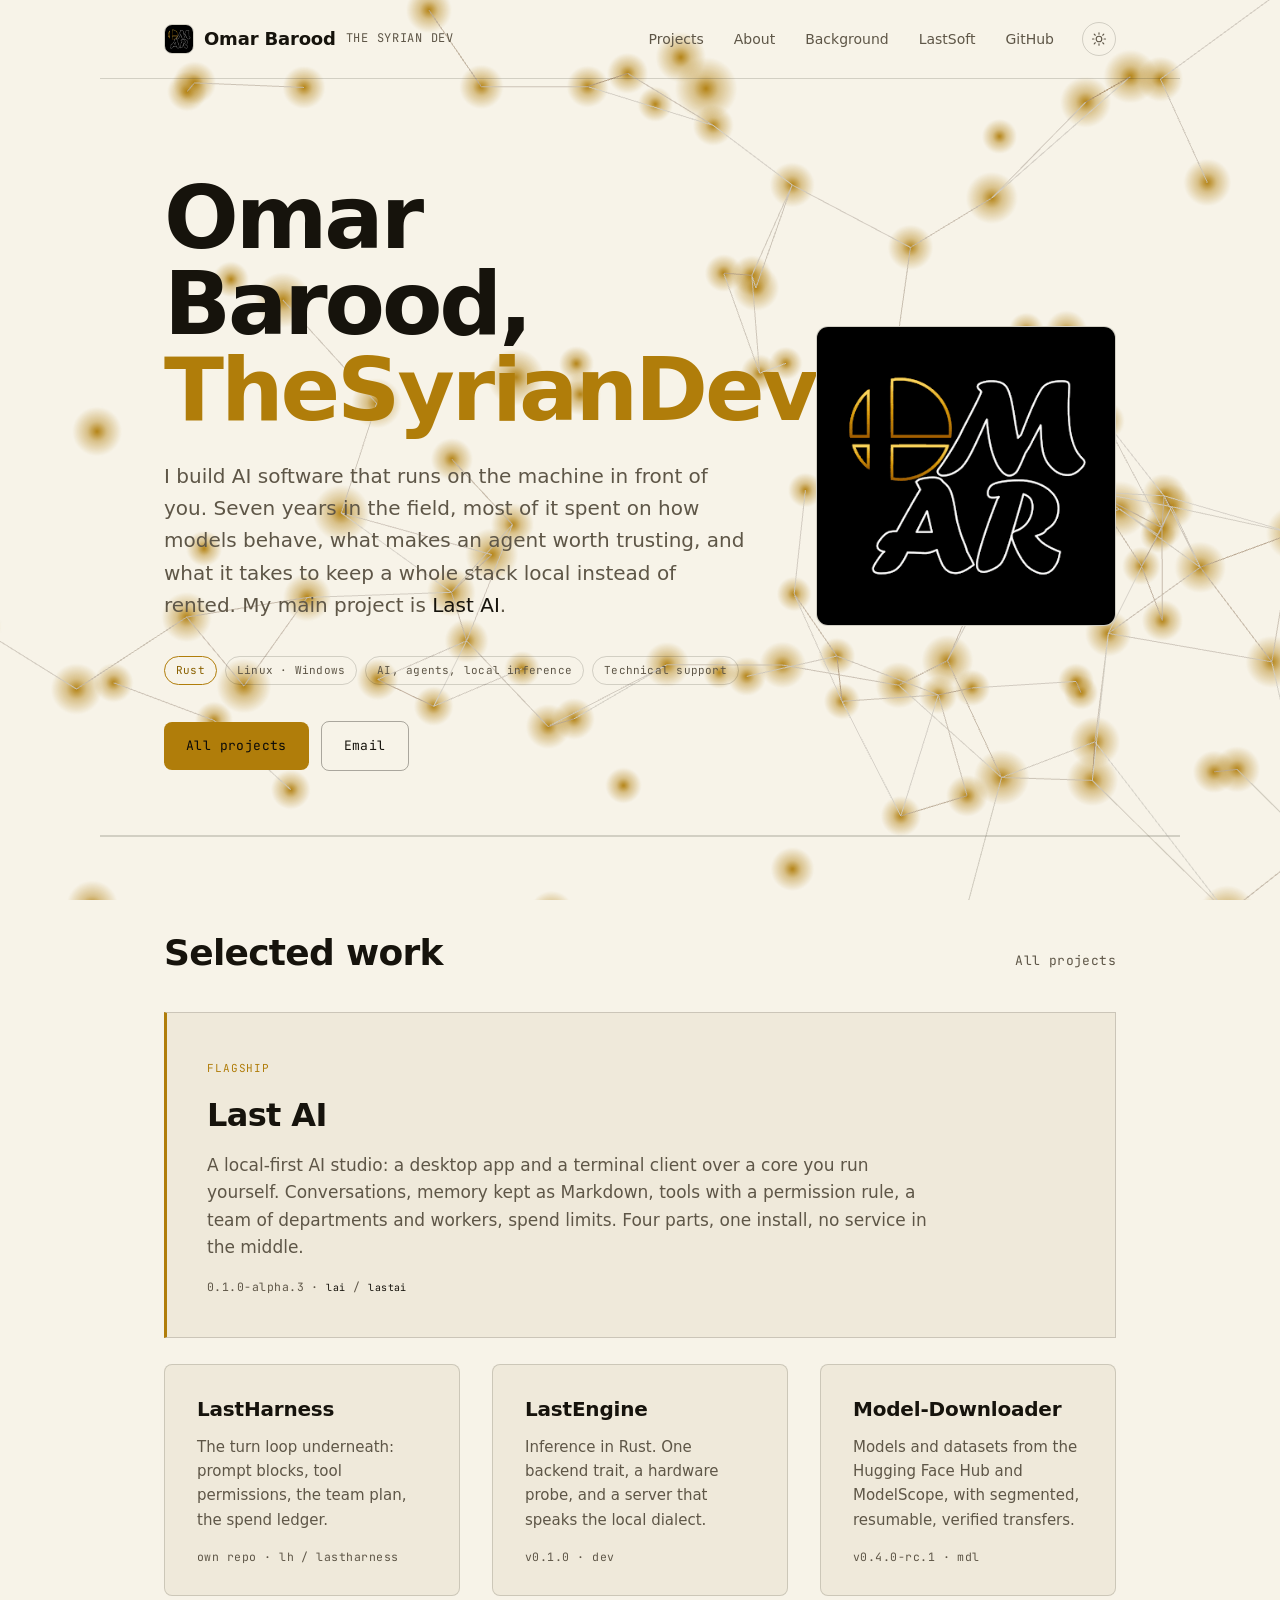
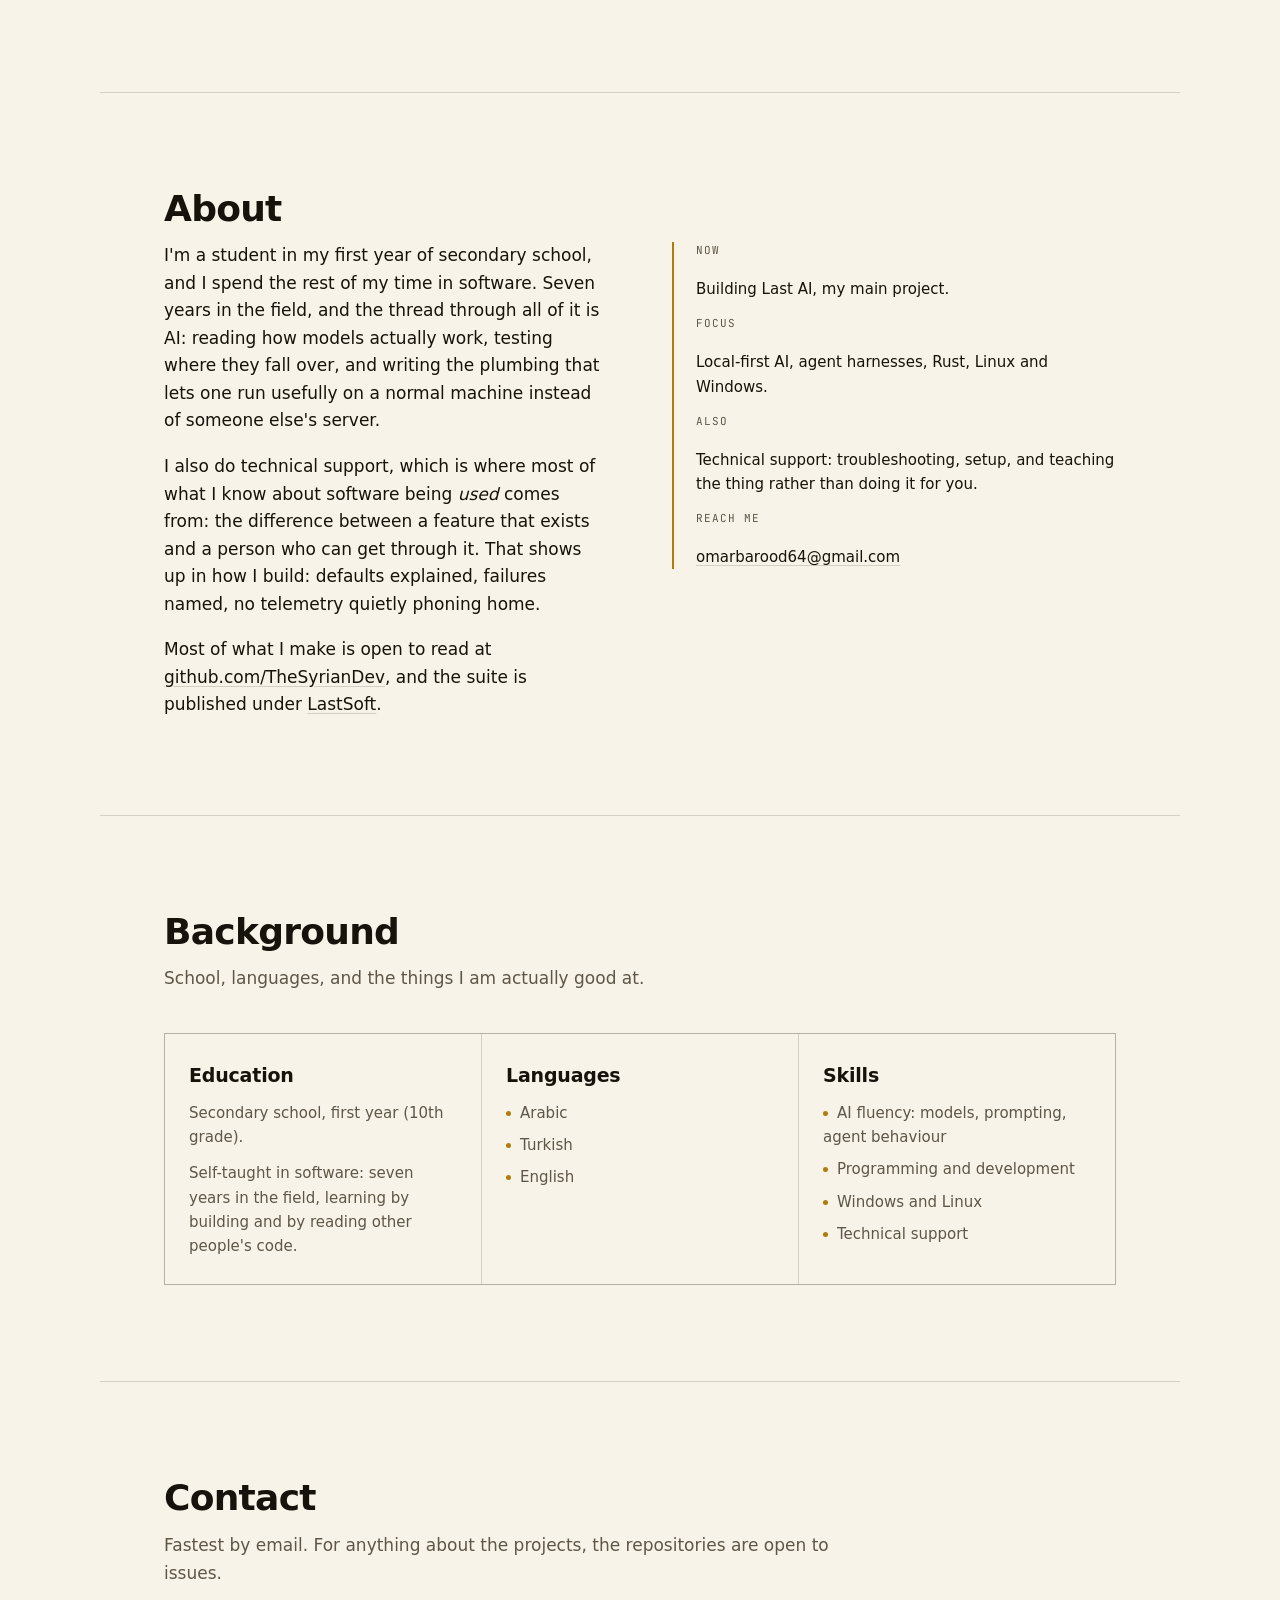
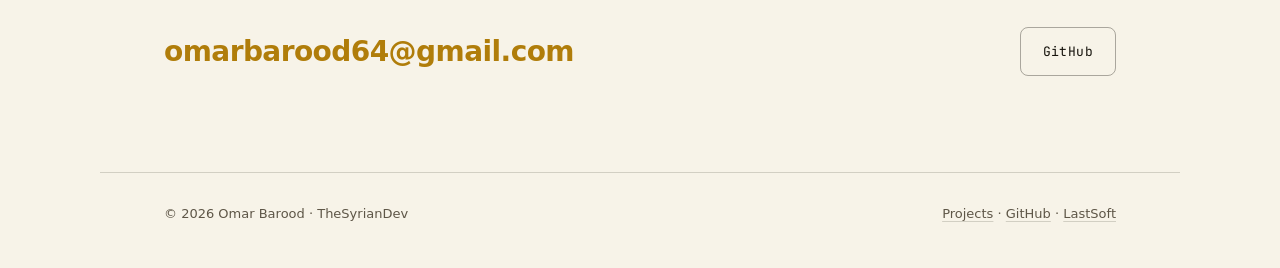
==== commit 4696e1b9: "Add a Three.js particle field behind every page A shared fx.js draws a drifting constellation that r" ====
--- a/index.html
+++ b/index.html
@@ -23,6 +23,8 @@
 </script>
 </head>
 <body>
+
+<canvas id="fx" aria-hidden="true"></canvas>
 
 <a class="skip" href="#main">Skip to content</a>
 
@@ -187,5 +189,6 @@
 </footer>
 
 <script src="theme.js" defer></script>
+<script type="module" src="fx.js"></script>
 </body>
 </html>
--- a/style.css
+++ b/style.css
@@ -75,7 +75,9 @@
 
 body {
   margin: 0;
-  background: var(--ground);
+  position: relative;
+  z-index: 0;
+  background: transparent;
   color: var(--ink);
   font-family: var(--text);
   font-size: 17px;
@@ -907,3 +909,13 @@
   .theme, nav.top-nav, .skip { display: none; }
   section { break-inside: avoid; }
 }
+
+/* Page-wide Three.js field, painted behind the content on every page. */
+#fx {
+  position: fixed;
+  inset: 0;
+  width: 100%;
+  height: 100%;
+  z-index: -1;
+  pointer-events: none;
+}
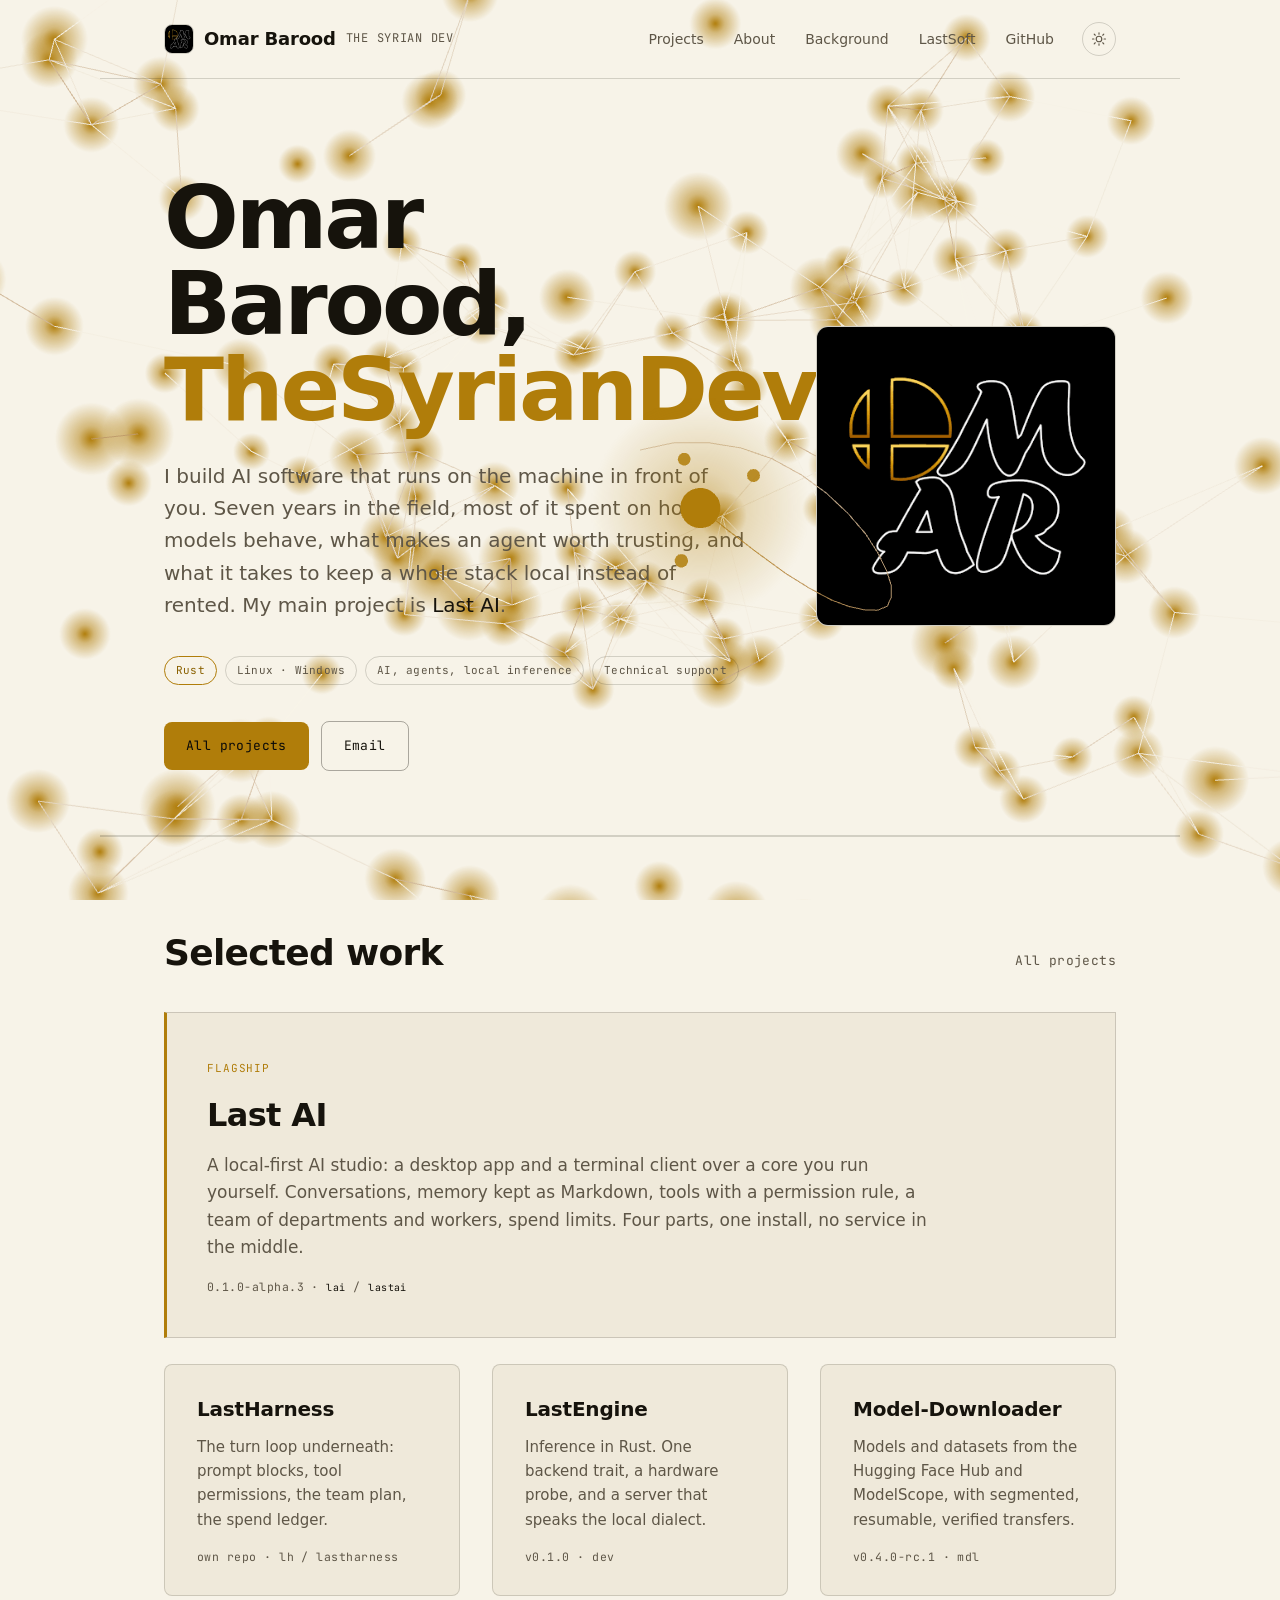
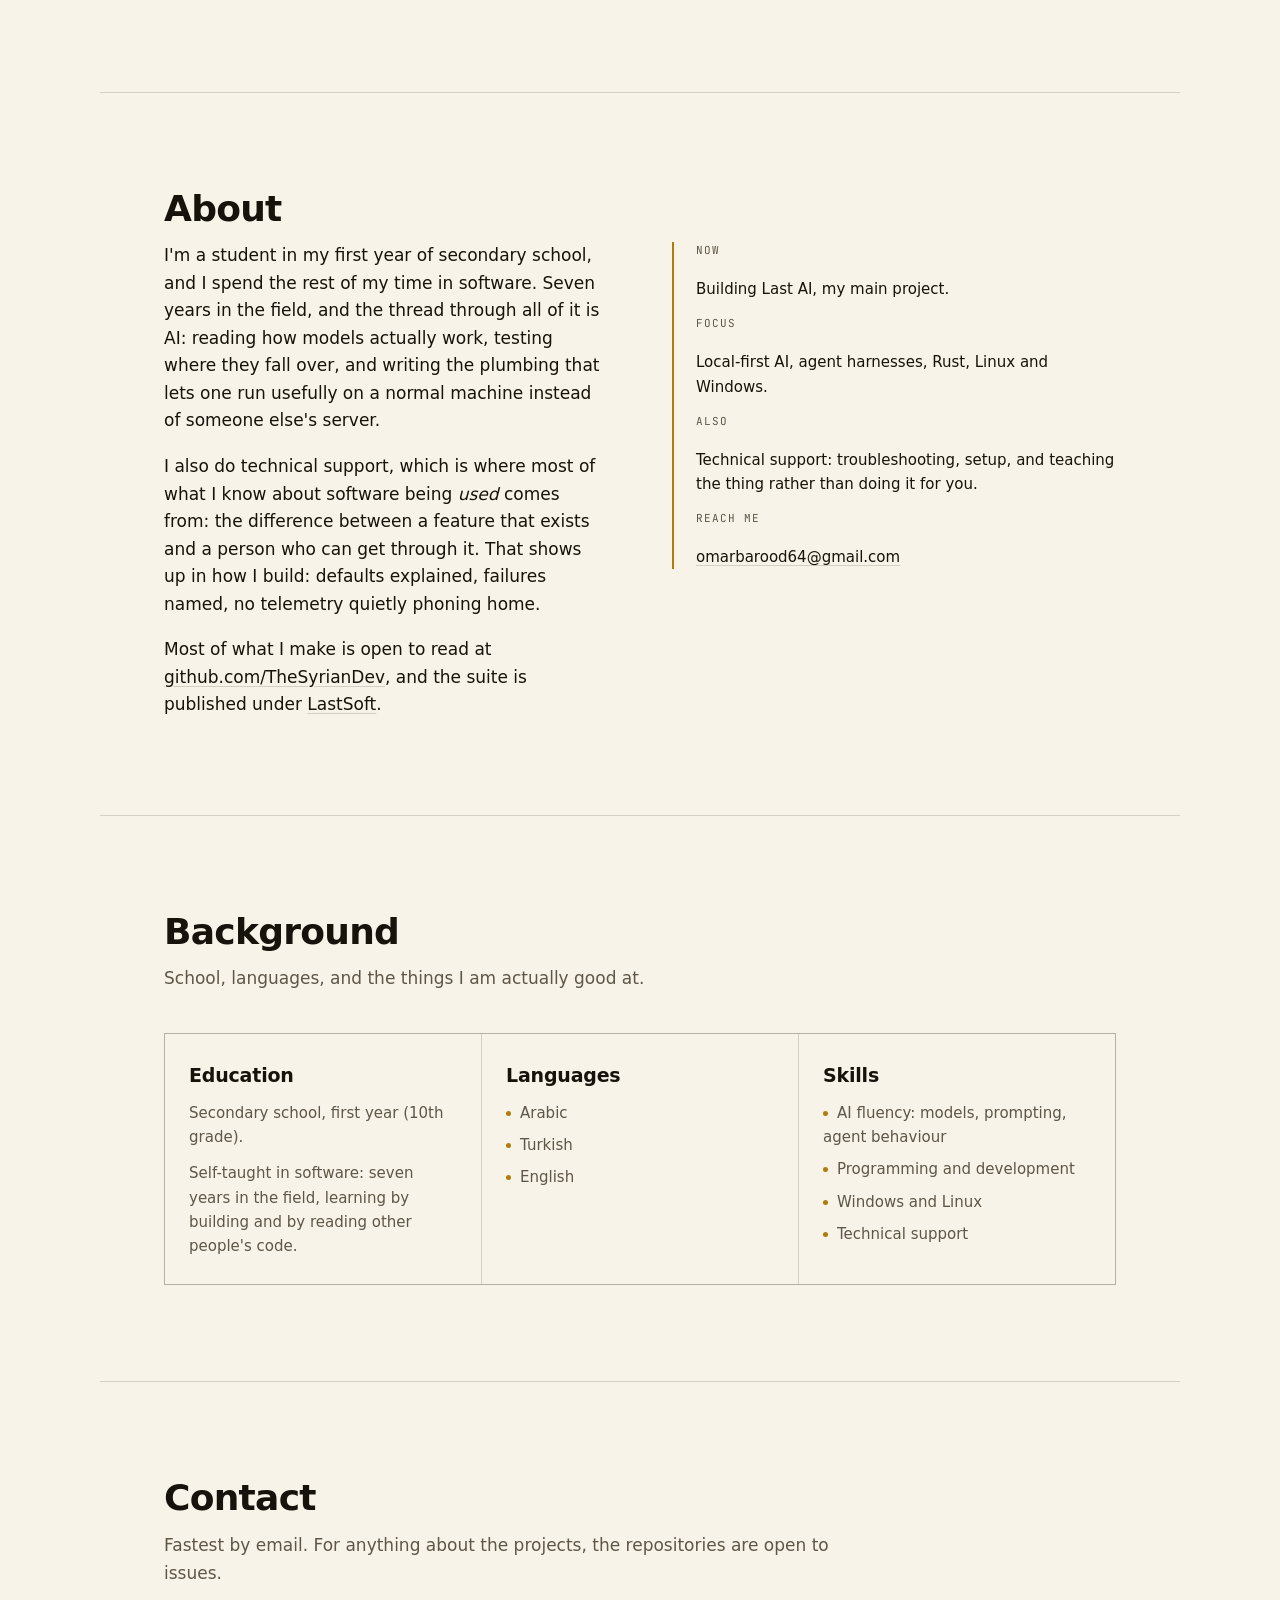
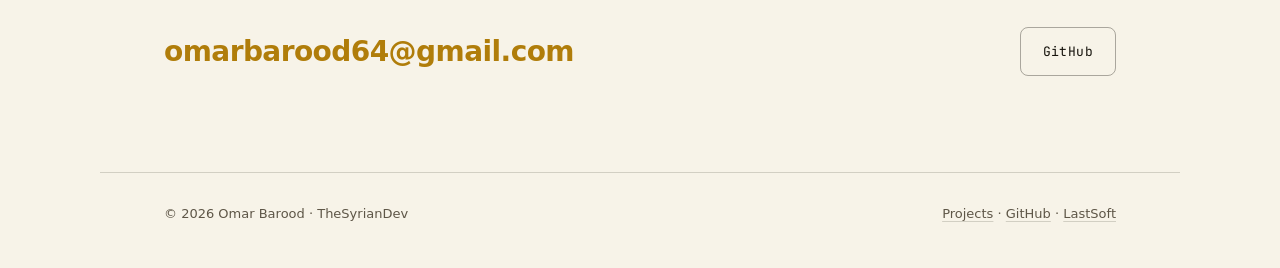
==== commit 32c6c59d: "Make the Three.js effects actually visible The field was too faint to notice, so it gets bigger, bri" ====
--- a/index.html
+++ b/index.html
@@ -25,6 +25,7 @@
 <body>
 
 <canvas id="fx" aria-hidden="true"></canvas>
+<canvas id="fx-cursor" aria-hidden="true"></canvas>
 
 <a class="skip" href="#main">Skip to content</a>
 
--- a/style.css
+++ b/style.css
@@ -919,3 +919,12 @@
   z-index: -1;
   pointer-events: none;
 }
+
+#fx-cursor {
+  position: fixed;
+  inset: 0;
+  width: 100%;
+  height: 100%;
+  z-index: 9999;
+  pointer-events: none;
+}
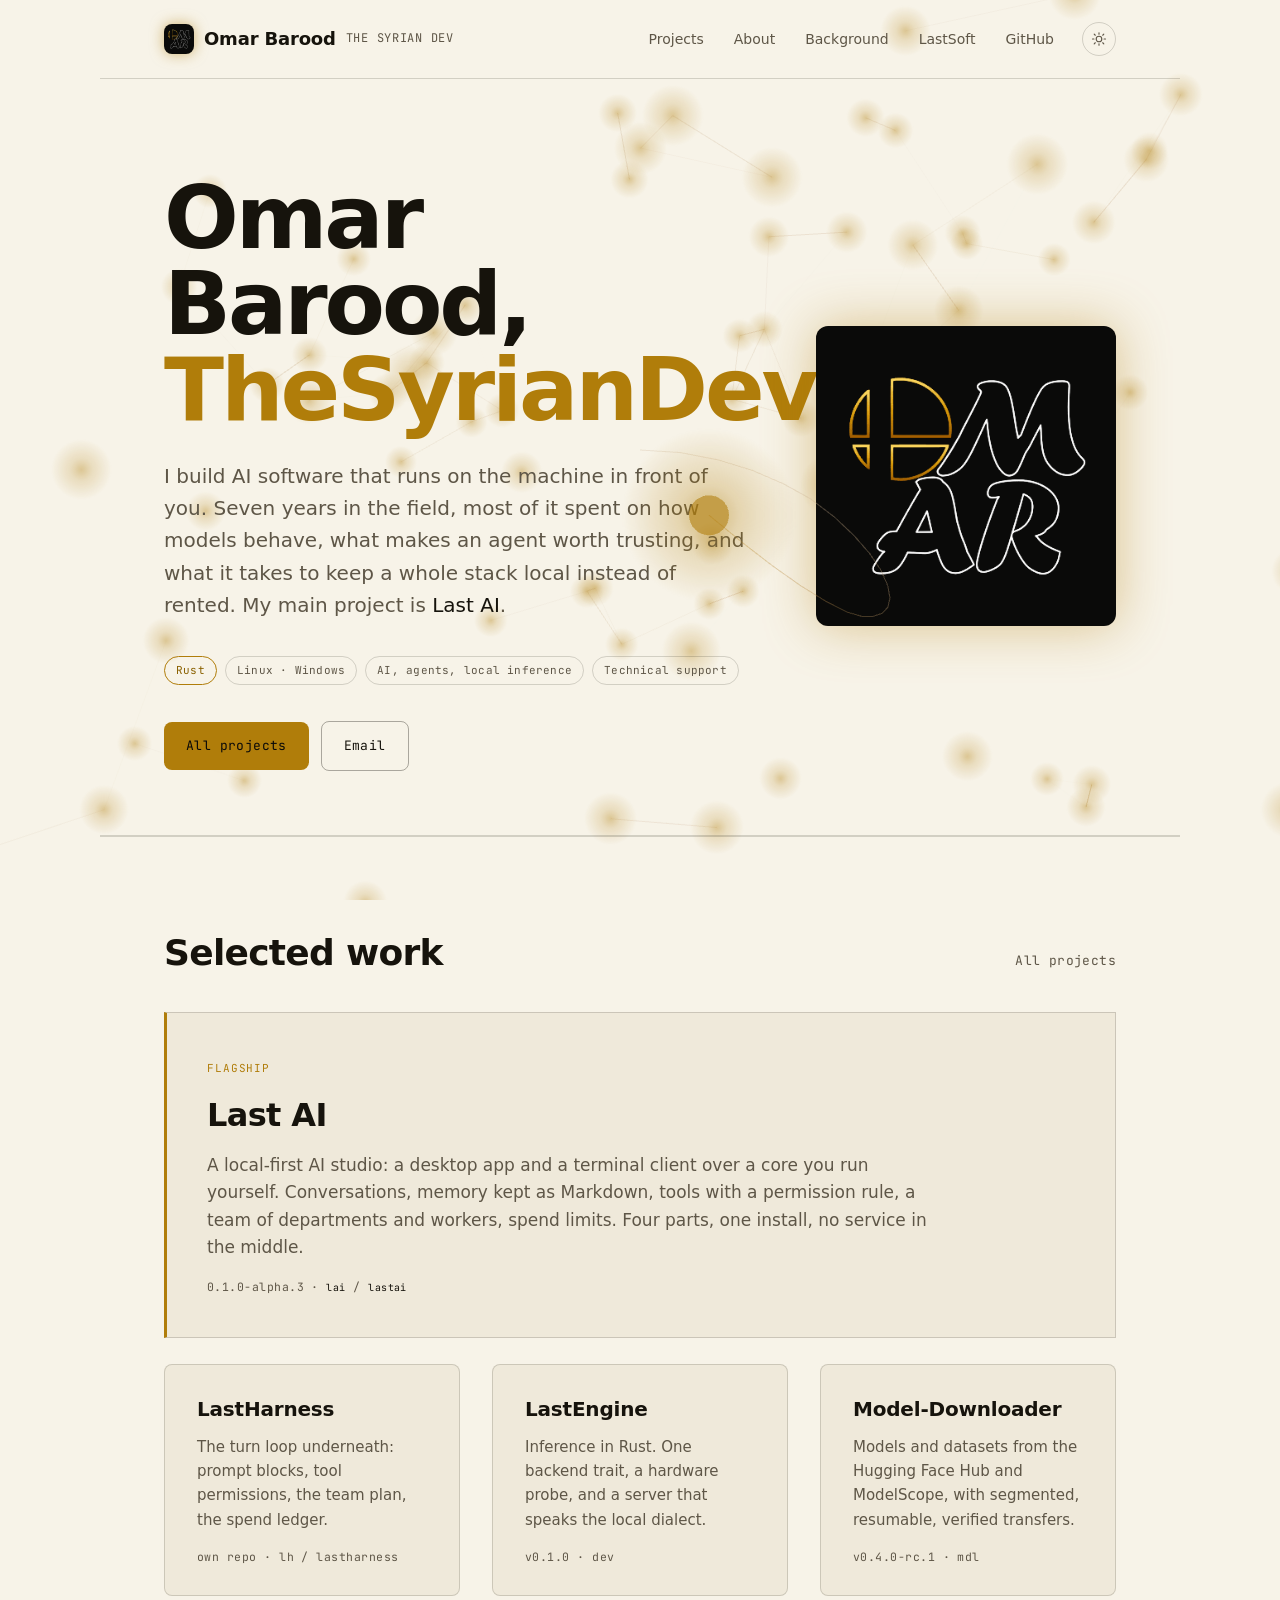
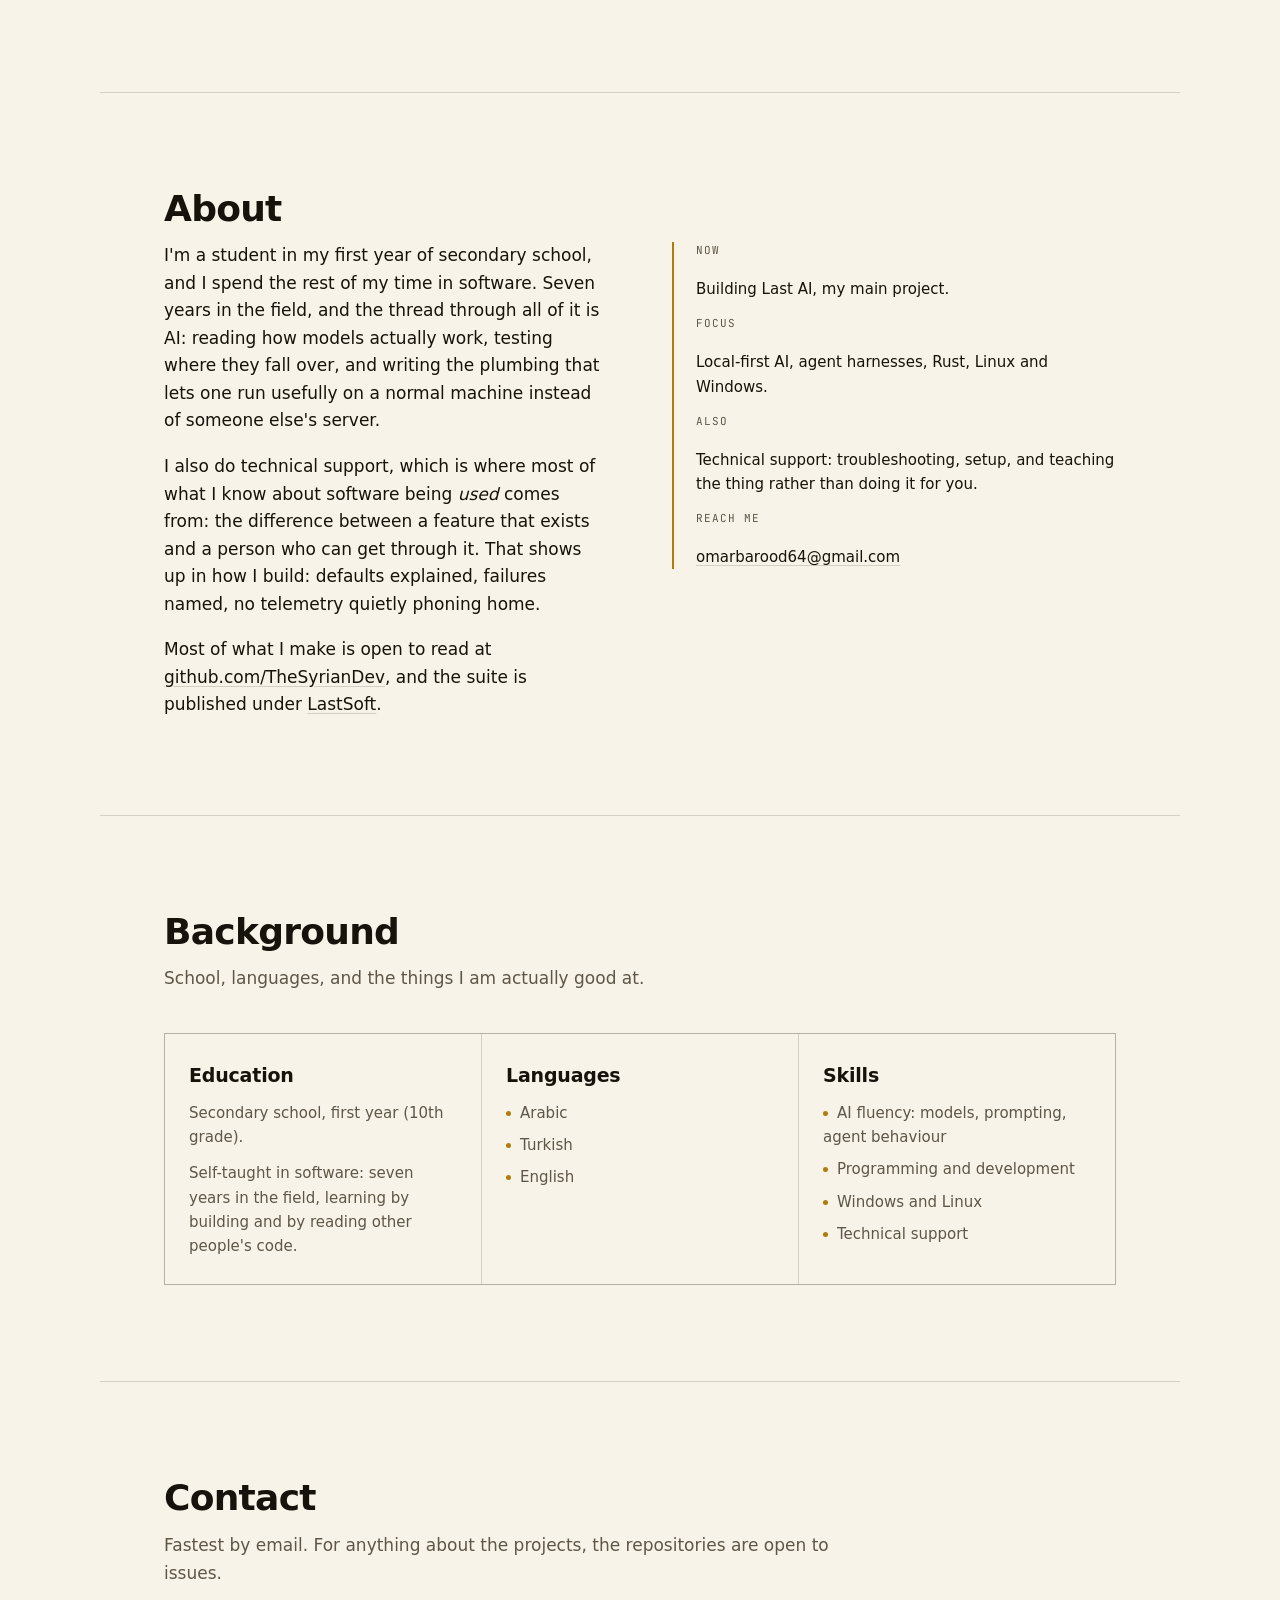
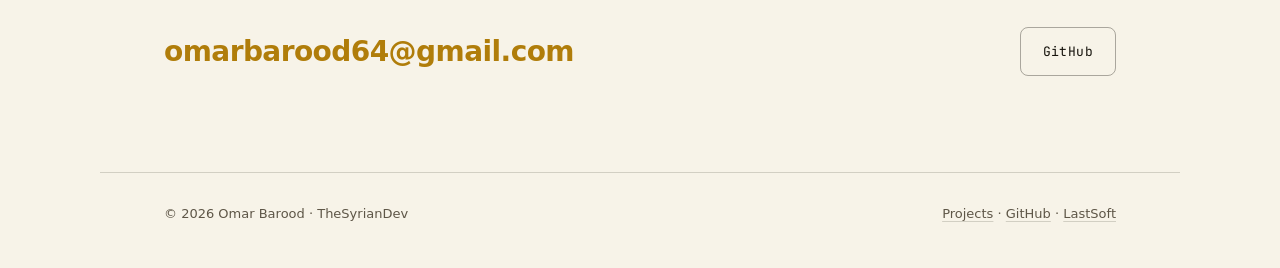
==== commit fa66051d: "Use the backgroundless profile mark with a glow, thin the field Swaps the black-backed pfp for the t" ====
--- a/index.html
+++ b/index.html
@@ -6,7 +6,7 @@
 <title>Omar Barood - TheSyrianDev</title>
 <meta name="description" content="Omar Barood (TheSyrianDev): student, AI developer and technical support. Builds local-first AI software in Rust, most of it around Last AI.">
 <meta name="theme-color" content="#f7f3e8">
-<link rel="icon" href="assets/pfp.png" type="image/png">
+<link rel="icon" href="assets/favicon-64.png" type="image/png">
 <link rel="icon" href="assets/favicon-64.png" sizes="64x64" type="image/png">
 <link rel="apple-touch-icon" href="assets/apple-touch-icon.png">
 <link rel="preconnect" href="https://cdn.fontshare.com" crossorigin>
--- a/style.css
+++ b/style.css
@@ -173,6 +173,8 @@
   border: 1px solid var(--hair);
   display: block;
   object-fit: cover;
+  background: #0a0a09;
+  filter: drop-shadow(0 0 7px color-mix(in srgb, var(--accent) 55%, transparent));
 }
 
 .who span {
@@ -389,7 +391,8 @@
   height: auto;
   border-radius: 12px;
   border: 1px solid var(--hair);
-  background: var(--ground);
+  background: #0a0a09;
+  filter: drop-shadow(0 0 26px color-mix(in srgb, var(--accent) 42%, transparent));
 }
 
 /* ---------------------------------------------------------------
